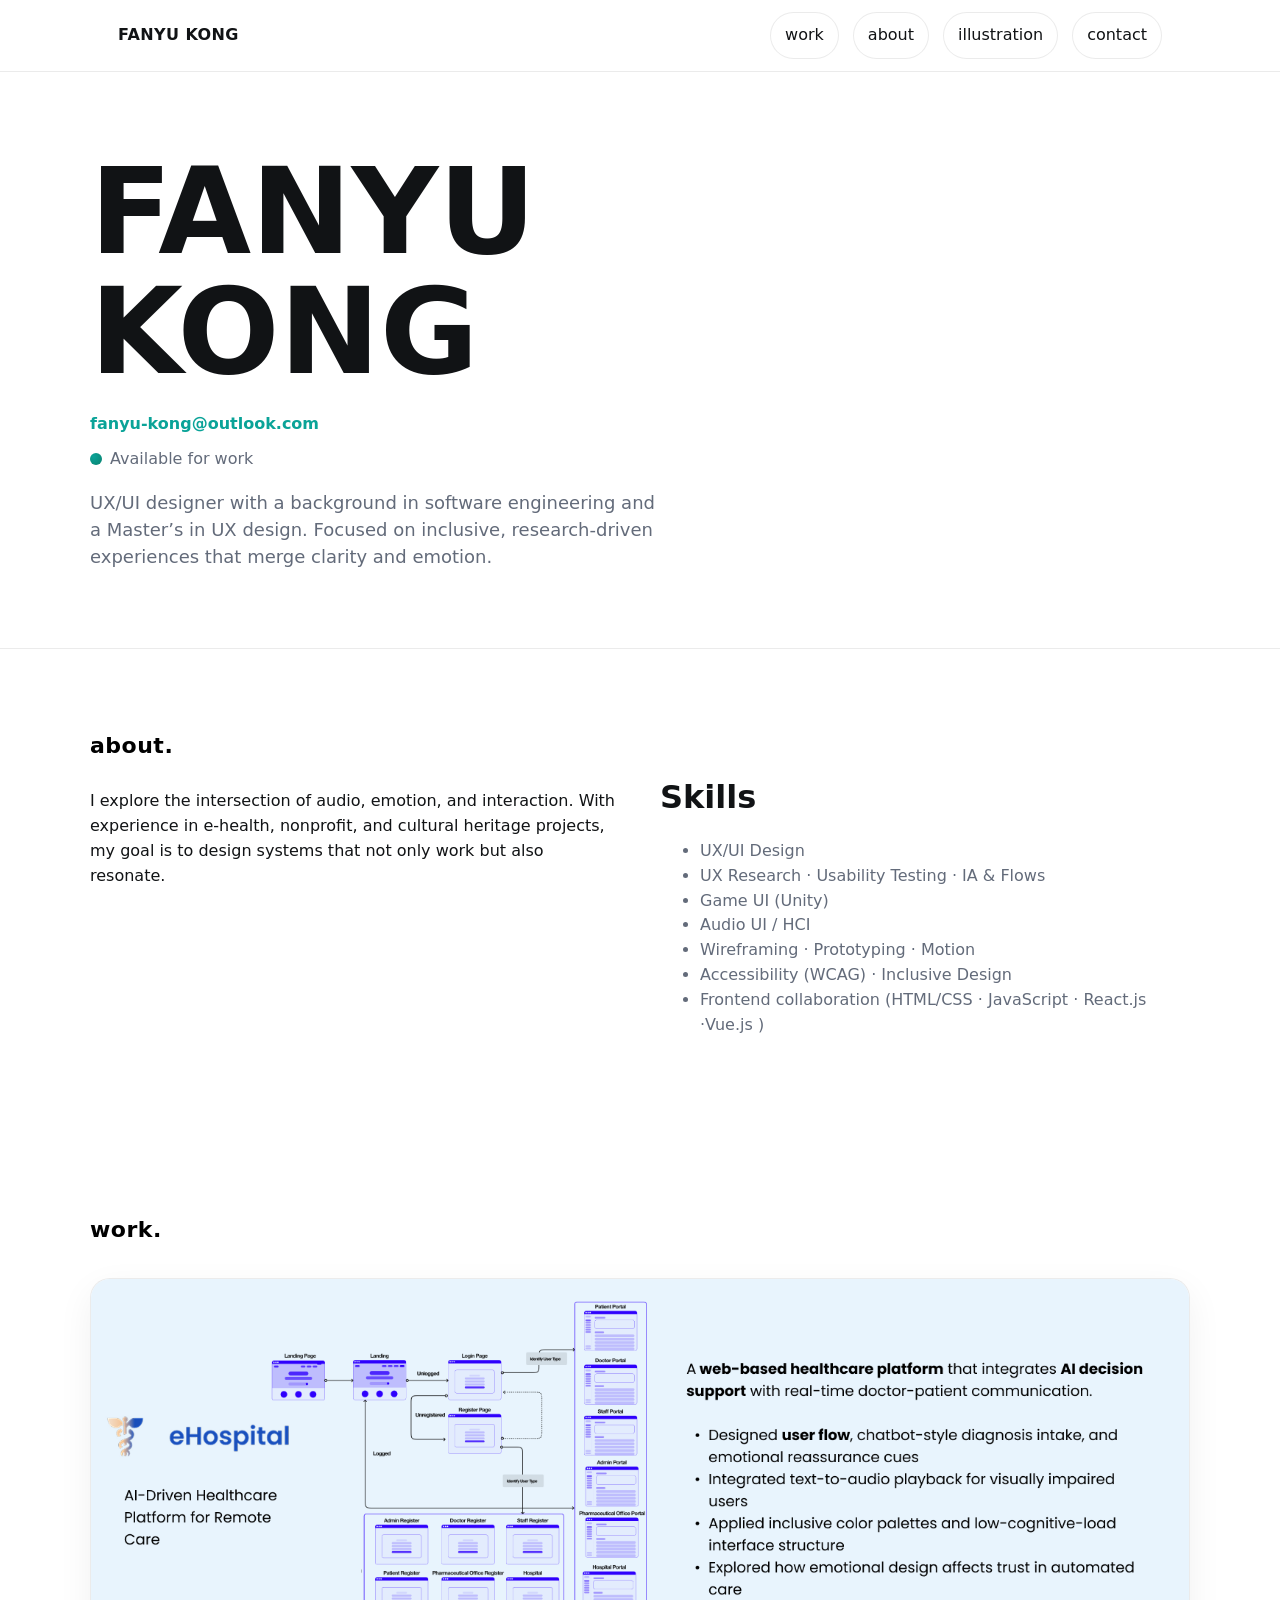
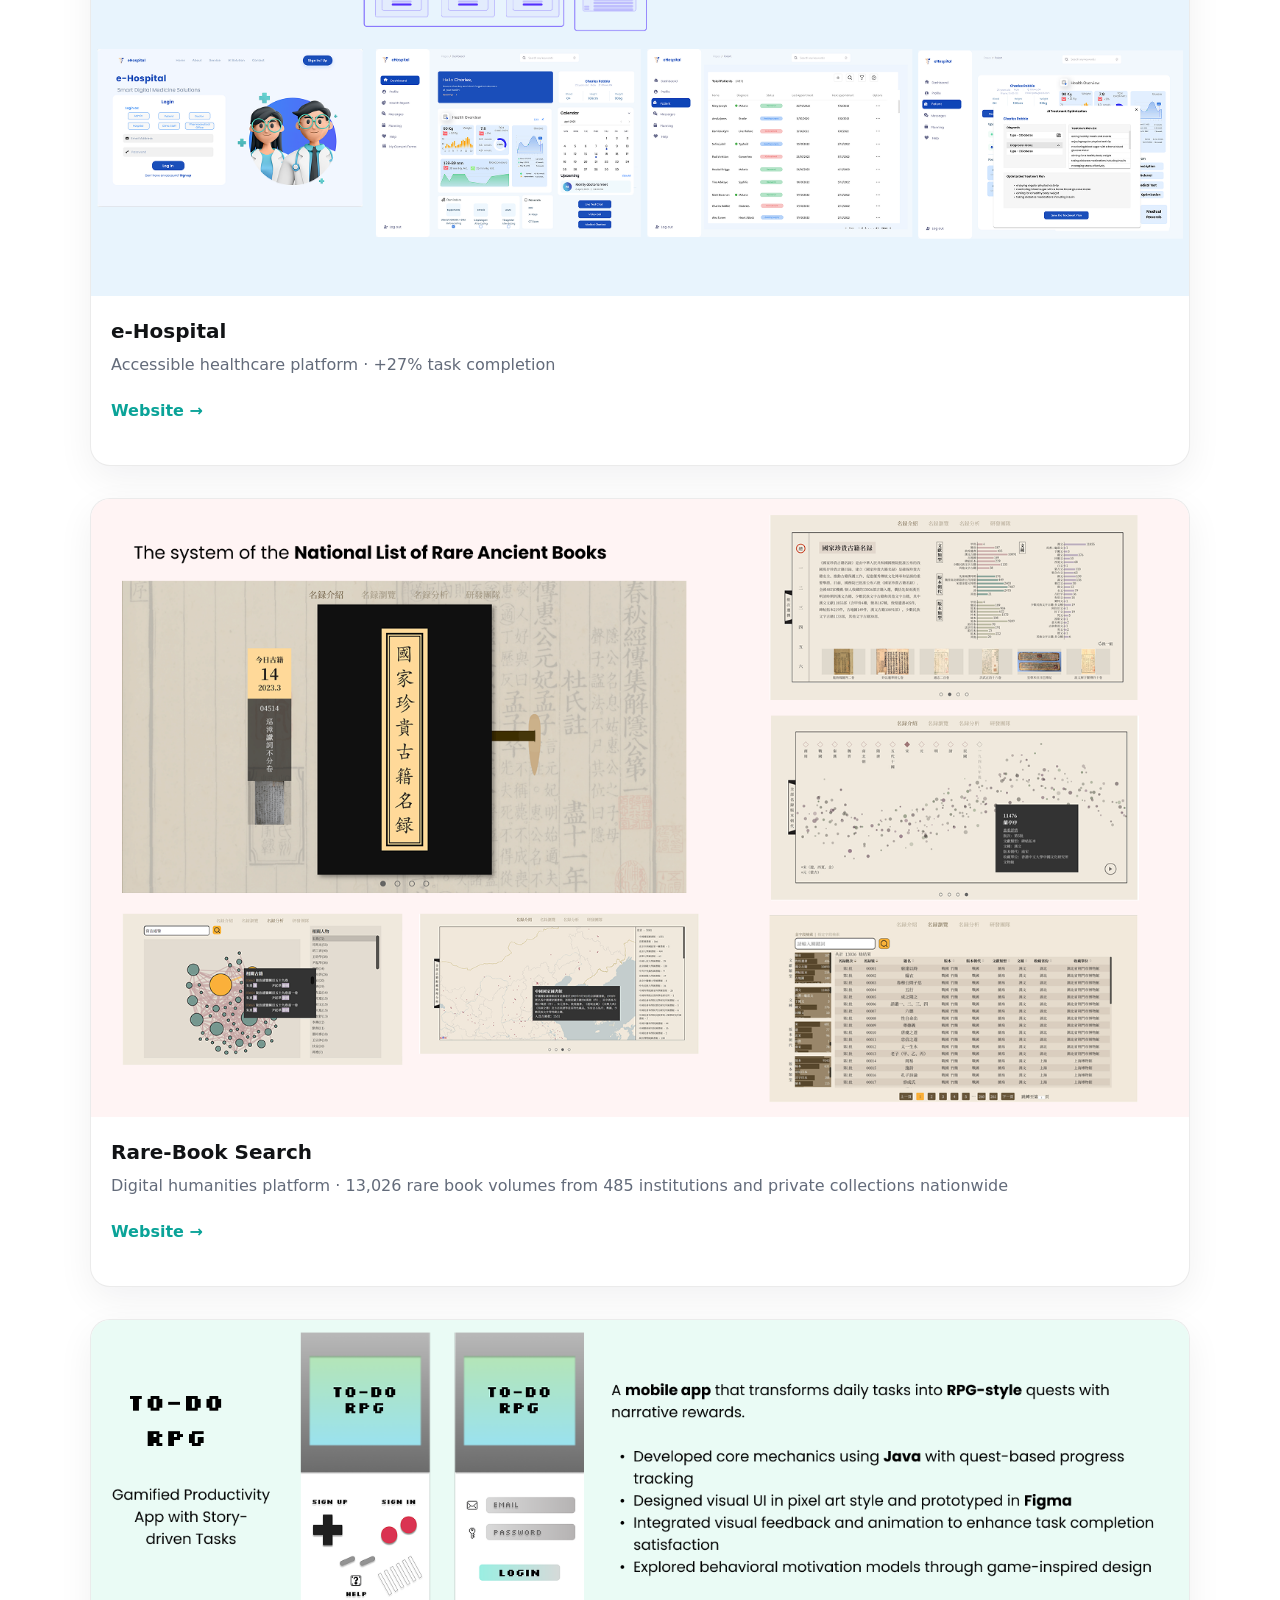
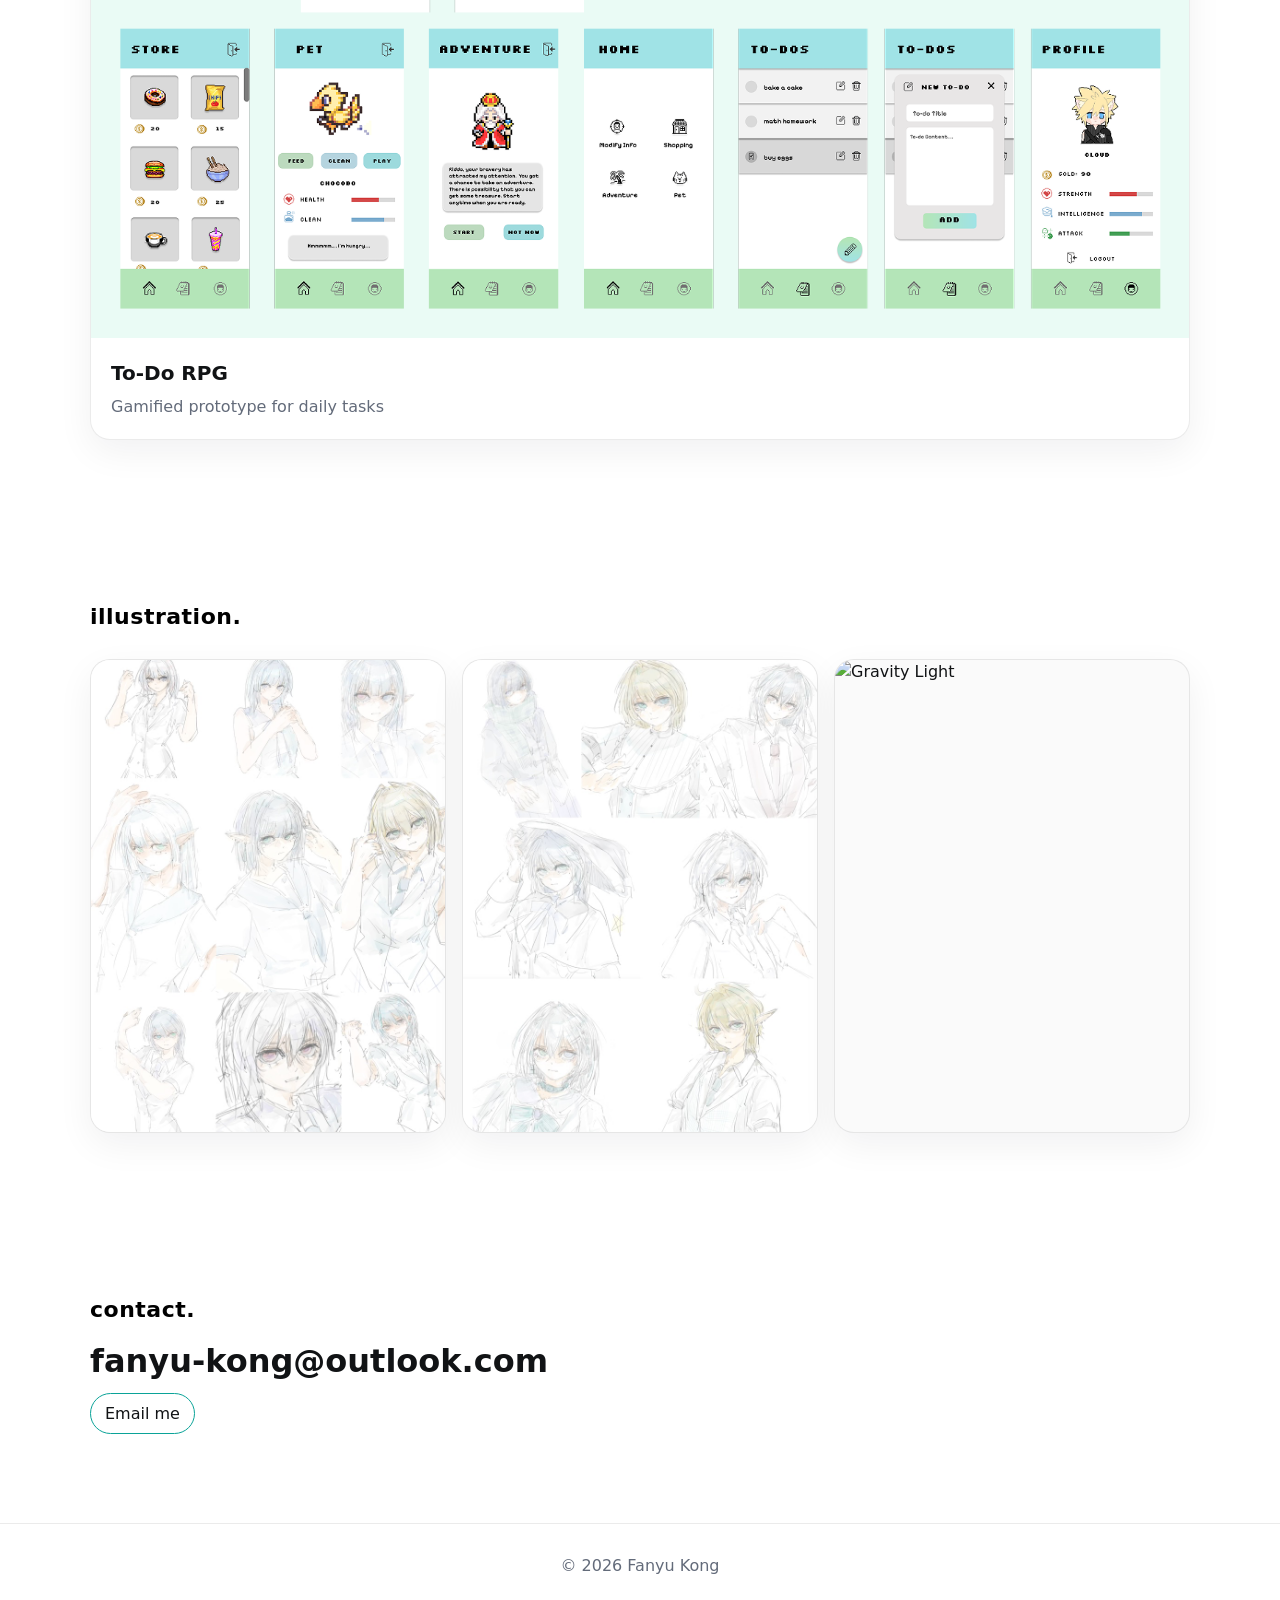
==== index.html @ 1450399a "Update index.html" ====
<!DOCTYPE html>
<html lang="en">
<head>
    <meta charset="utf-8" />
    <meta name="viewport" content="width=device-width, initial-scale=1" />
    <title>Fanyu Kong — Portfolio</title>
    <meta name="description" content="Yura / Fanyu Kong — UX · Game UI · Audio UX · HCI Portfolio" />
    <style>
        :root{
            --bg:#ffffff; --ink:#111315; --muted:#636b7a; --line:rgba(0,0,0,.08);
            --accent:#0aa398; --accent-2:#ff6a14; --maxw:1100px; --gutter:clamp(16px,3vw,28px);
            --radius:20px; --shadow:0 12px 36px rgba(20,24,40,.06);
        }
        *{box-sizing:border-box}
        body{margin:0; color:var(--ink); background:#fff; font-family: ui-sans-serif, system-ui, -apple-system, Segoe UI, Roboto, "Hiragino Kaku Gothic ProN", "Noto Sans CJK", "PingFang SC", Arial, Helvetica, sans-serif; line-height:1.55; -webkit-font-smoothing:antialiased}
        a{color:inherit; text-decoration:none}
        .wrap{width:min(100% - 2*var(--gutter), var(--maxw)); margin:0 auto}

        header{position:sticky; top:0; z-index:50; backdrop-filter:saturate(150%) blur(10px); background:rgba(255,255,255,.9); border-bottom:1px solid var(--line)}
        .nav{display:flex; align-items:center; justify-content:space-between; padding:12px var(--gutter)}
        .nav .brand{font-weight:800; letter-spacing:.4px}
        .nav .links{display:flex; gap:14px; align-items:center}
        .btn{padding:10px 14px; border:1px solid var(--line); border-radius:999px; background:#fff; transition:.2s}
        .btn:hover{border-color:var(--accent); color:var(--accent)}

        section{padding:80px var(--gutter)}
        .eyebrow{letter-spacing:.5px; text-transform:lowercase; color:#000; font-weight:800; margin:0 0 10px; font-size:22px}
        h2{font-size:clamp(22px,3.5vw,32px); margin:0 0 12px}
        .muted{color:var(--muted)}

        /* Hero */
        .hero{padding:80px var(--gutter) 60px; border-bottom:1px solid var(--line)}
        .hero-grid{display:grid; grid-template-columns: 1fr auto; align-items:start; gap:20px}
        .hero-title{font-size:clamp(42px,10vw,120px); margin:0; font-weight:900; line-height:1}
        .avatar{width:120px; height:120px; border-radius:999px; overflow:hidden; border:1px solid var(--line); background:#f3f5f8 url('image/profile.jpeg') center/cover no-repeat}
        .hero-info{margin-top:20px}
        .hero-info .email{margin-bottom:10px}
        .hero-info .email a{color:var(--accent); font-weight:600}
        .availability{display:flex; align-items:center; gap:8px; margin-bottom:16px}
        .dot{width:12px; height:12px; border-radius:12px; background:radial-gradient(circle at 30% 30%, var(--accent), #0a826f)}
        .intro{max-width:50ch; font-size:18px; line-height:1.5; color:var(--muted)}

        .work-list{display:grid; gap:32px; margin-top:30px}
        .work-card{border:1px solid var(--line); border-radius:var(--radius); overflow:hidden; box-shadow:var(--shadow); background:#fff; transition:transform .25s, box-shadow .25s}
        .work-card:hover{transform:translateY(-6px); box-shadow:0 16px 40px rgba(0,0,0,.12)}
        .work-thumb{aspect-ratio:16/9; overflow:hidden}
        .work-thumb img{width:100%; height:100%; object-fit:cover; display:block}
        .work-content{padding:20px}
        .work-content h3{margin:0 0 6px; font-size:20px}
        .work-content h4{ color:var(--accent)}
        .work-content p{margin:0; color:var(--muted)}

        .illus-grid{display:grid; gap:16px; grid-template-columns:repeat(auto-fit, minmax(240px,1fr)); margin-top:24px}
        .illus-card{border-radius:var(--radius); overflow:hidden; border:1px solid var(--line); background:#fafafa; box-shadow:var(--shadow)}
        .illus-card img{width:100%; height:auto; display:block}

        footer{padding:30px var(--gutter); border-top:1px solid var(--line); color:var(--muted); text-align:center}

        [data-animate]{opacity:0; transform: translateY(14px); transition: opacity .7s ease, transform .7s ease}
        [data-animate].on{opacity:1; transform:none}
    </style>
</head>
<body>
<header>
    <nav class="nav wrap">
        <div class="brand">FANYU KONG</div>
        <div class="links">
            <a class="btn" href="#work">work</a>
            <a class="btn" href="#about">about</a>
            <a class="btn" href="#illustration">illustration</a>
            <a class="btn" href="#contact">contact</a>
        </div>
    </nav>
</header>

<section class="hero">
    <div class="wrap hero-grid">
        <div>
            <h1 class="hero-title" data-animate>FANYU<br>KONG</h1>
            <div class="hero-info">
                <div class="email" data-animate><a href="mailto:fanyu-kong@outlook.com">fanyu-kong@outlook.com</a></div>
                <div class="availability" data-animate><span class="dot"></span><span class="muted">Available for work</span></div>
                <p class="intro" data-animate>UX/UI designer with a background in software engineering and a Master’s in UX design. Focused on inclusive, research-driven experiences that merge clarity and emotion.</p>
            </div>
        </div>
    </div>
</section>

<section id="about">
    <div class="wrap about">
        <p class="eyebrow">about.</p>
        <div class="grid" style="display:grid; grid-template-columns:1fr 1fr; gap:40px; align-items:start">
            <div>
                <p data-animate>I explore the intersection of audio, emotion, and interaction. With experience in e-health, nonprofit, and cultural heritage projects, my goal is to design systems that not only work but also resonate. </p>
            </div>
            <div>
                <h2>Skills</h2>
                <ul class="muted" data-animate>
                    <li>UX/UI Design</li>
                    <li>UX Research · Usability Testing · IA & Flows</li>
                    <li>Game UI (Unity)</li>
                    <li>Audio UI / HCI</li>
                    <li>Wireframing · Prototyping · Motion</li>
                    <li>Accessibility (WCAG) · Inclusive Design</li>
                    <li>Frontend collaboration (HTML/CSS · JavaScript · React.js ·Vue.js )</li>
                </ul>
            </div>
        </div>
    </div>
</section>

<section id="work">
    <div class="wrap">
        <p class="eyebrow">work.</p>
        <div class="work-list">
            <a class="work-card" href="https://www.e-hospital.ca" target="_blank" data-animate>
                <div class="work-thumb"><img src="image/e-hospital.png" alt="e-Hospital"/></div>
                <div class="work-content">
                    <h3>e-Hospital</h3>
                    <p>Accessible healthcare platform · +27% task completion</p>
                    <h4>Website → </h4>
                </div>
            </a>
            <a class="work-card" href="https://rarebib.pkudh.org" target="_blank" data-animate>
                <div class="work-thumb"><img src="image/rare_book.png" alt="Rare-Book Search"/></div>
                <div class="work-content">
                    <h3>Rare-Book Search</h3>
                    <p>Digital humanities platform · 13,026 rare book volumes from 485 institutions and private collections nationwide</p>
                    <h4>Website → </h4>
                </div>
            </a>
            <a class="work-card" href="#" data-animate>
                <div class="work-thumb"><img src="image/to-do_rpg.png" alt="To-Do RPG"/></div>
                <div class="work-content">
                    <h3>To-Do RPG</h3>
                    <p>Gamified prototype for daily tasks</p>
                </div>
            </a>
        </div>
    </div>
</section>

<section id="illustration">
    <div class="wrap">
        <p class="eyebrow">illustration.</p>
        <div class="illus-grid">
            <div class="illus-card" data-animate><img src="image/illustrate_1.jpeg" alt="Night Overpass"/></div>
            <div class="illus-card" data-animate><img src="image/illustrate_2.jpeg" alt="Mint Sea"/></div>
            <div class="illus-card" data-animate><img src="image/illustrate_3.jpeg" alt="Gravity Light"/></div>
        </div>
    </div>
</section>

<section id="contact">
    <div class="wrap">
        <p class="eyebrow">contact.</p>
        <h2 data-animate>fanyu-kong@outlook.com</h2>
          <p data-animate>
            <a href="mailto:fanyu-kong@outlook.com" class="btn" style="border-color:var(--accent);">Email me</a>
            </p>
    </div>
</section>

<footer>
    <div class="wrap">© <span id="year"></span> Fanyu Kong</div>
</footer>

<script>
    document.getElementById('year').textContent = new Date().getFullYear();
    const els = Array.from(document.querySelectorAll('[data-animate]'));
    const io = new IntersectionObserver((ents)=>{
        ents.forEach(e=>{ if(e.isIntersecting){ e.target.classList.add('on'); io.unobserve(e.target);} });
    }, {threshold:.16});
    els.forEach(el=> io.observe(el));
</script>
</body>
</html>
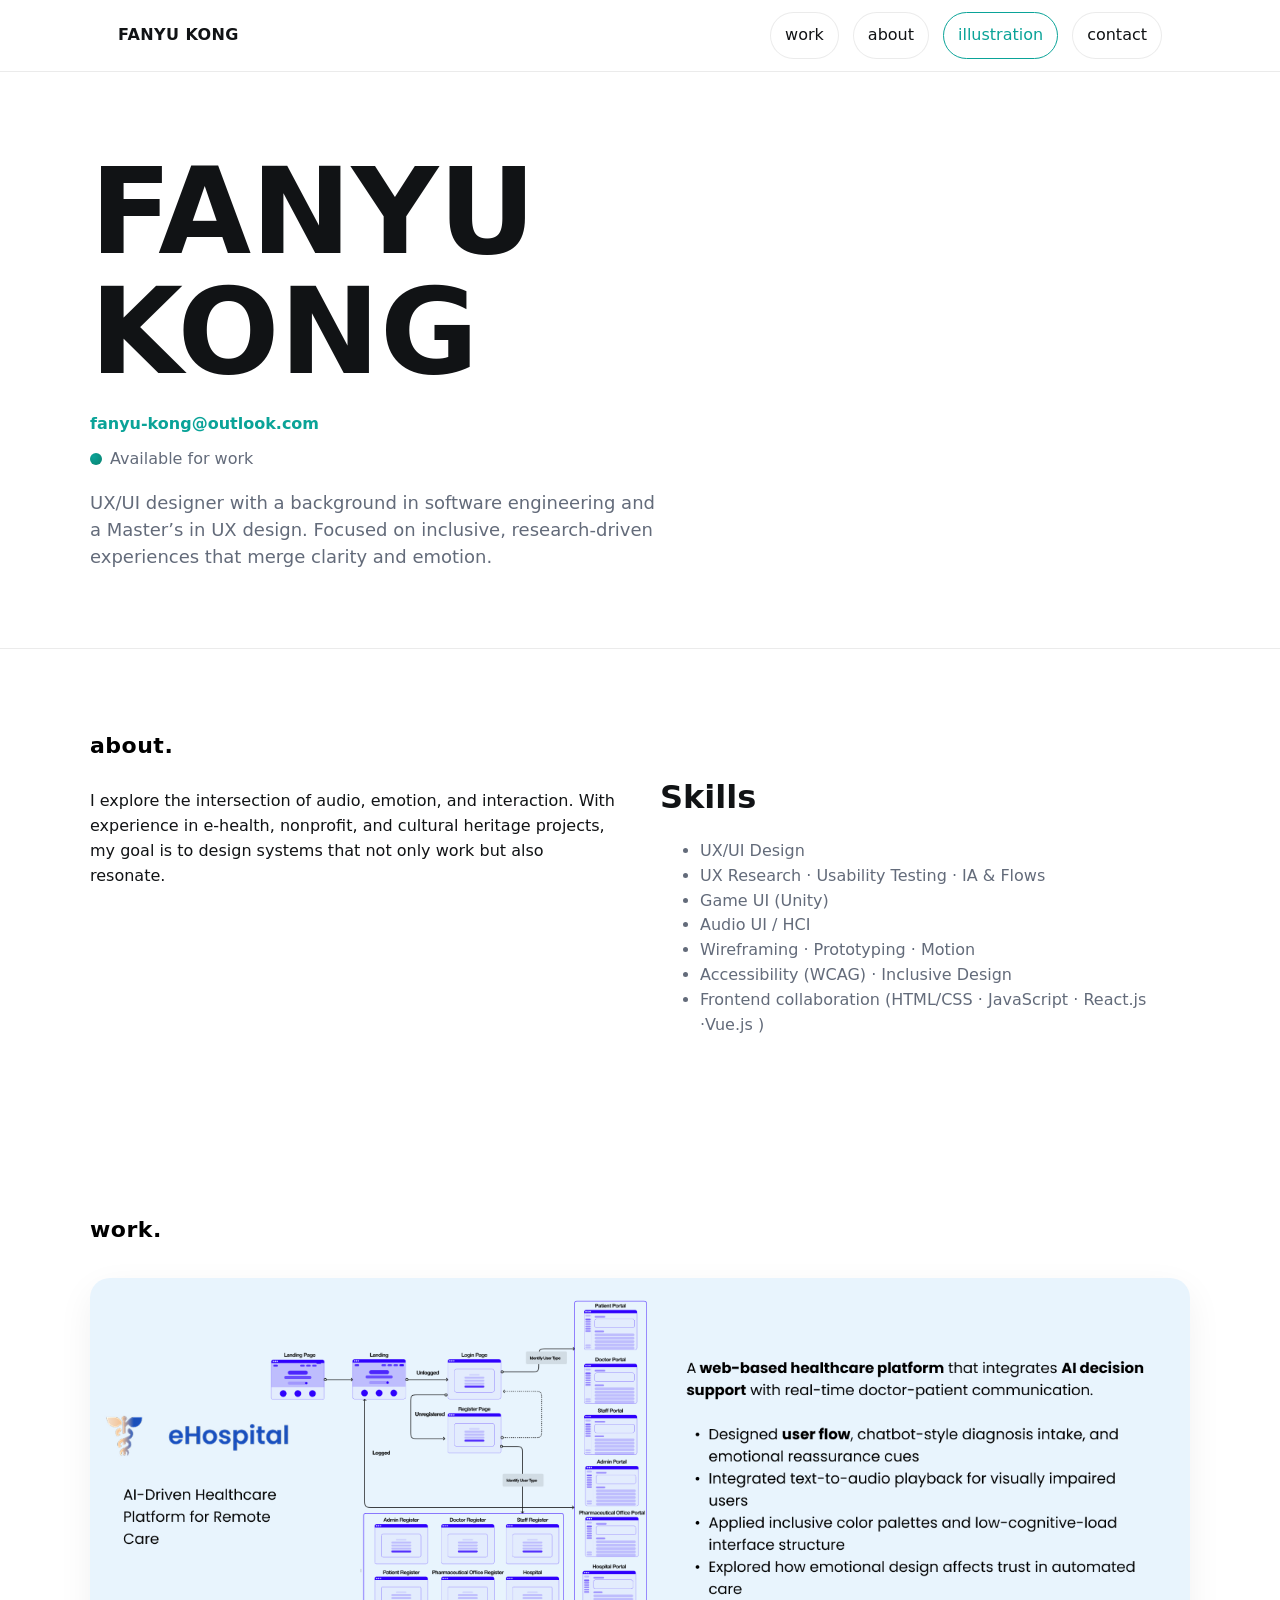
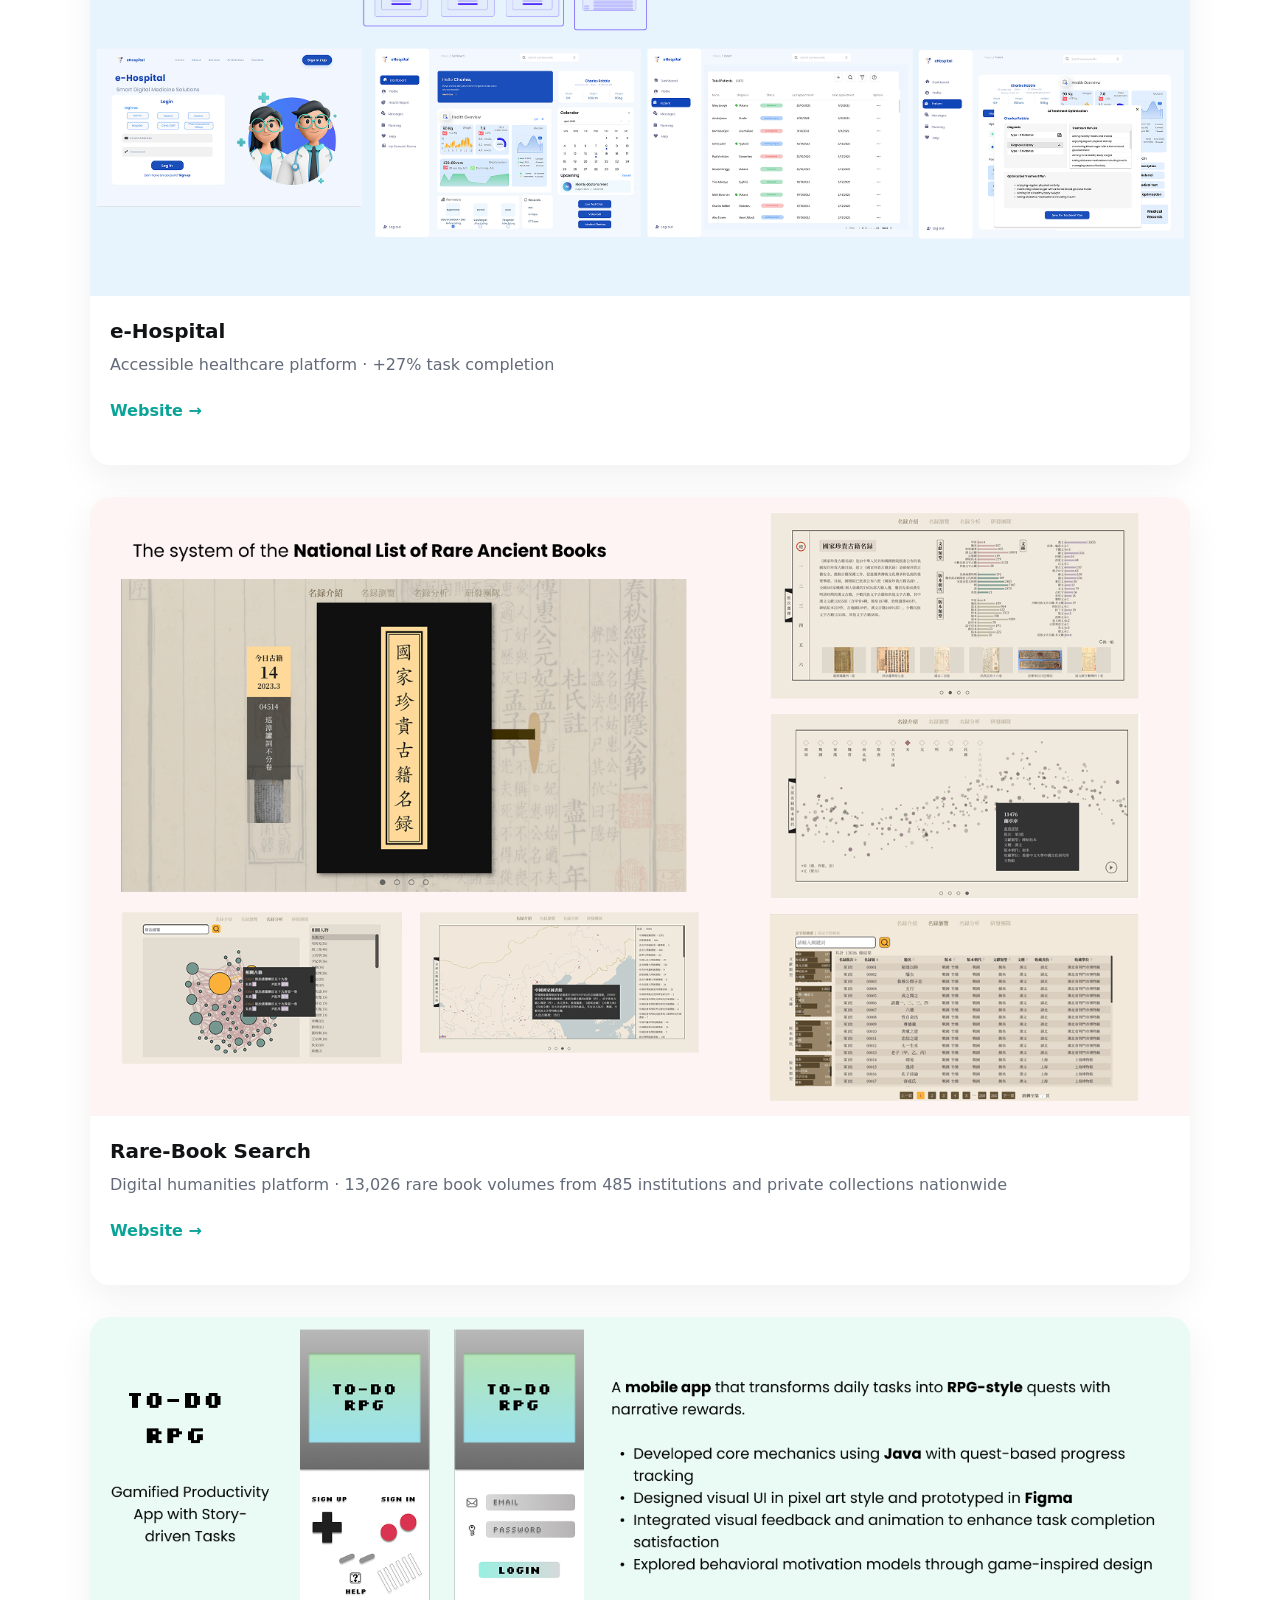
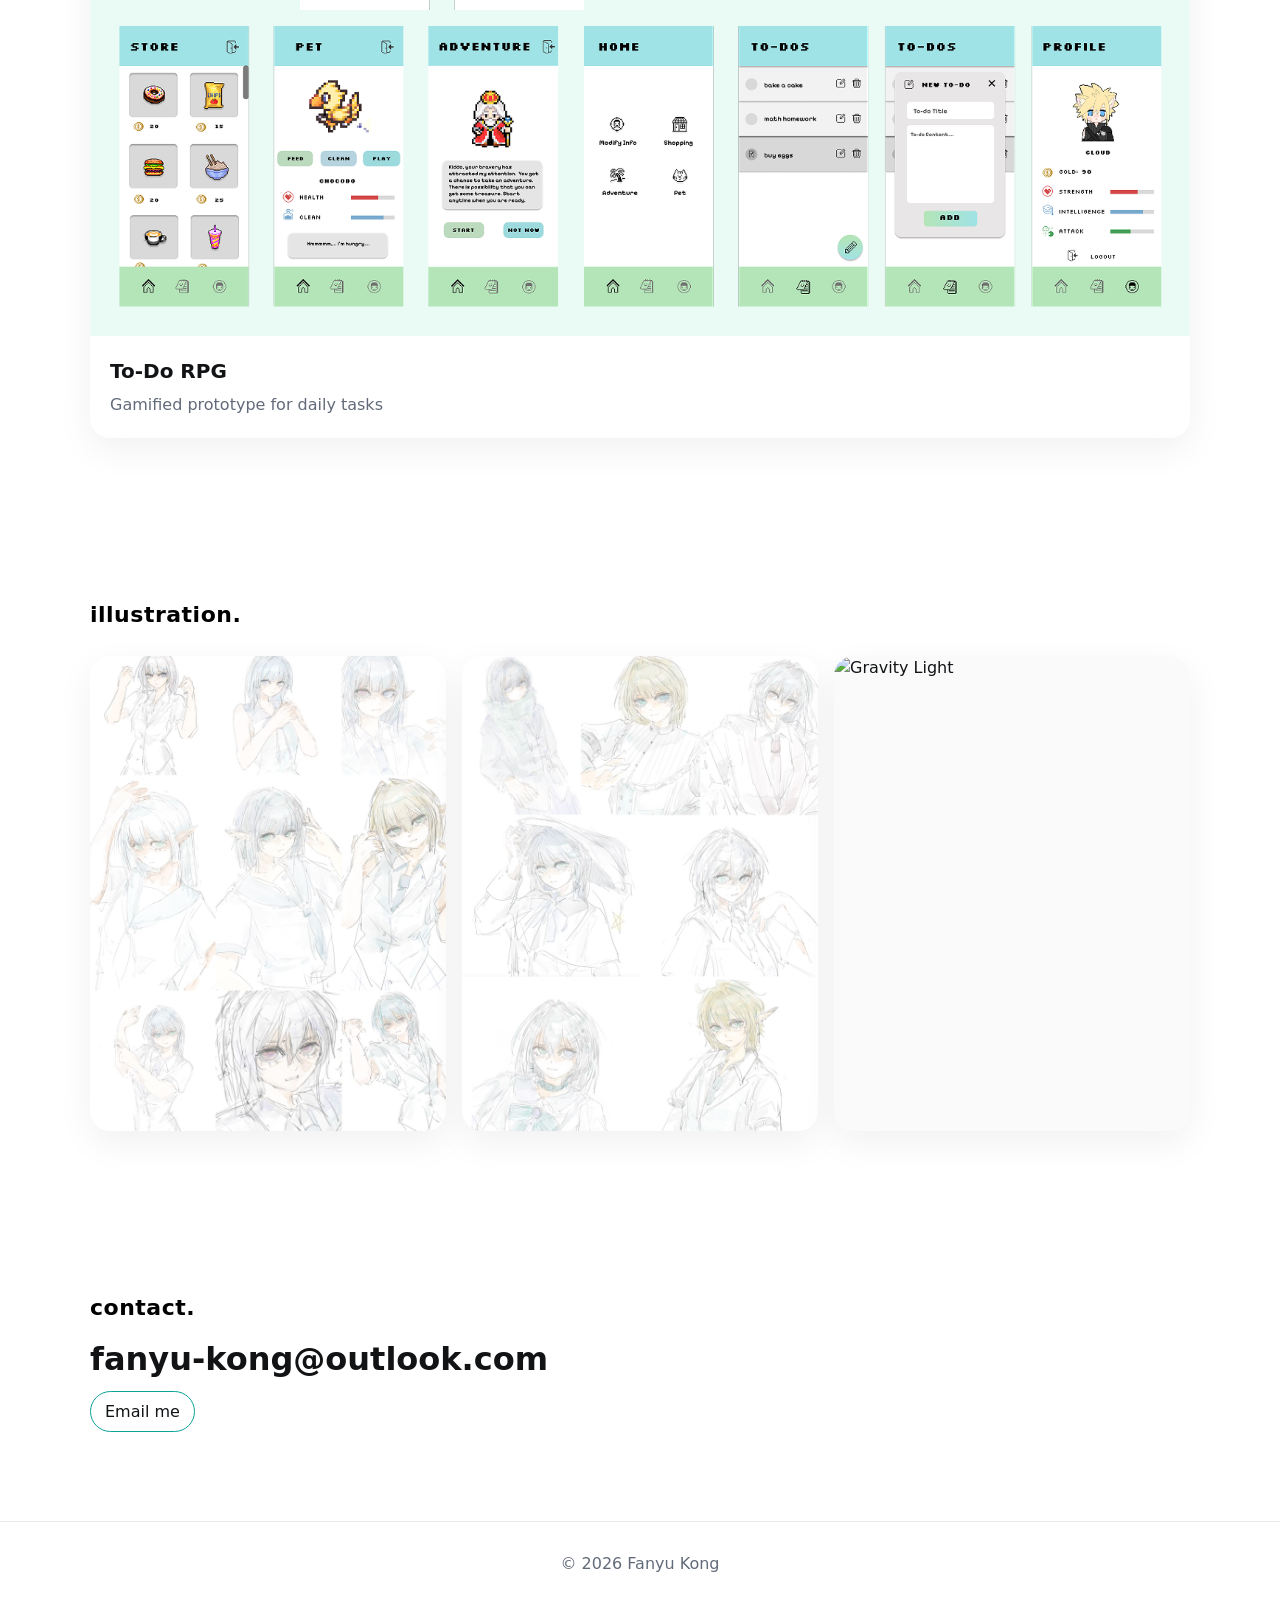
==== commit 5c93762a: "Update index.html" ====
--- a/index.html
+++ b/index.html
@@ -10,20 +10,27 @@
             --bg:#ffffff; --ink:#111315; --muted:#636b7a; --line:rgba(0,0,0,.08);
             --accent:#0aa398; --accent-2:#ff6a14; --maxw:1100px; --gutter:clamp(16px,3vw,28px);
             --radius:20px; --shadow:0 12px 36px rgba(20,24,40,.06);
+            /* Smooth-scroll: declare nav height so we can offset anchors cleanly */
+            --navh:60px;
         }
+        @media (min-width: 768px){
+            :root{ --navh:66px; }
+        }
+
         *{box-sizing:border-box}
+        html{scroll-behavior:smooth} /* Smooth native scrolling */
         body{margin:0; color:var(--ink); background:#fff; font-family: ui-sans-serif, system-ui, -apple-system, Segoe UI, Roboto, "Hiragino Kaku Gothic ProN", "Noto Sans CJK", "PingFang SC", Arial, Helvetica, sans-serif; line-height:1.55; -webkit-font-smoothing:antialiased}
         a{color:inherit; text-decoration:none}
         .wrap{width:min(100% - 2*var(--gutter), var(--maxw)); margin:0 auto}
 
         header{position:sticky; top:0; z-index:50; backdrop-filter:saturate(150%) blur(10px); background:rgba(255,255,255,.9); border-bottom:1px solid var(--line)}
-        .nav{display:flex; align-items:center; justify-content:space-between; padding:12px var(--gutter)}
+        .nav{display:flex; align-items:center; justify-content:space-between; padding:12px var(--gutter); min-height:var(--navh)} /* lock a stable header height */
         .nav .brand{font-weight:800; letter-spacing:.4px}
         .nav .links{display:flex; gap:14px; align-items:center}
         .btn{padding:10px 14px; border:1px solid var(--line); border-radius:999px; background:#fff; transition:.2s}
         .btn:hover{border-color:var(--accent); color:var(--accent)}
 
-        section{padding:80px var(--gutter)}
+        section{padding:80px var(--gutter); scroll-margin-top:calc(var(--navh) + 12px)} /* anchor targets land below sticky header */
         .eyebrow{letter-spacing:.5px; text-transform:lowercase; color:#000; font-weight:800; margin:0 0 10px; font-size:22px}
         h2{font-size:clamp(22px,3.5vw,32px); margin:0 0 12px}
         .muted{color:var(--muted)}
@@ -41,7 +48,7 @@
         .intro{max-width:50ch; font-size:18px; line-height:1.5; color:var(--muted)}
 
         .work-list{display:grid; gap:32px; margin-top:30px}
-        .work-card{border:1px solid var(--line); border-radius:var(--radius); overflow:hidden; box-shadow:var(--shadow); background:#fff; transition:transform .25s, box-shadow .25s}
+        .work-card{border:none; border-radius:var(--radius); overflow:hidden; box-shadow:var(--shadow); background:#fff; transition:transform .25s, box-shadow .25s}
         .work-card:hover{transform:translateY(-6px); box-shadow:0 16px 40px rgba(0,0,0,.12)}
         .work-thumb{aspect-ratio:16/9; overflow:hidden}
         .work-thumb img{width:100%; height:100%; object-fit:cover; display:block}
@@ -51,13 +58,17 @@
         .work-content p{margin:0; color:var(--muted)}
 
         .illus-grid{display:grid; gap:16px; grid-template-columns:repeat(auto-fit, minmax(240px,1fr)); margin-top:24px}
-        .illus-card{border-radius:var(--radius); overflow:hidden; border:1px solid var(--line); background:#fafafa; box-shadow:var(--shadow)}
+        .illus-card{border-radius:var(--radius); overflow:hidden; border:none
+        ; background:#fafafa; box-shadow:var(--shadow)}
         .illus-card img{width:100%; height:auto; display:block}
 
         footer{padding:30px var(--gutter); border-top:1px solid var(--line); color:var(--muted); text-align:center}
 
         [data-animate]{opacity:0; transform: translateY(14px); transition: opacity .7s ease, transform .7s ease}
         [data-animate].on{opacity:1; transform:none}
+
+        /* Optional: highlight active nav item during scroll */
+        .nav .links a.active{border-color:var(--accent); color:var(--accent)}
     </style>
 </head>
 <body>
@@ -155,9 +166,9 @@
     <div class="wrap">
         <p class="eyebrow">contact.</p>
         <h2 data-animate>fanyu-kong@outlook.com</h2>
-          <p data-animate>
+        <p data-animate>
             <a href="mailto:fanyu-kong@outlook.com" class="btn" style="border-color:var(--accent);">Email me</a>
-            </p>
+        </p>
     </div>
 </section>
 
@@ -167,11 +178,48 @@
 
 <script>
     document.getElementById('year').textContent = new Date().getFullYear();
+
+    // Reveal-on-scroll animation
     const els = Array.from(document.querySelectorAll('[data-animate]'));
     const io = new IntersectionObserver((ents)=>{
         ents.forEach(e=>{ if(e.isIntersecting){ e.target.classList.add('on'); io.unobserve(e.target);} });
     }, {threshold:.16});
     els.forEach(el=> io.observe(el));
+
+    // Smooth-scroll with sticky header offset (for consistent behavior across browsers)
+    const header = document.querySelector('header');
+    const links = document.querySelectorAll('.nav .links a[href^="#"]');
+    function getHeaderH(){
+        const styles = getComputedStyle(document.documentElement);
+        const cssVar = parseInt(styles.getPropertyValue('--navh')) || 60;
+        return Math.max(cssVar, header.getBoundingClientRect().height);
+    }
+    links.forEach(a=>{
+        a.addEventListener('click', (e)=>{
+            const id = a.getAttribute('href');
+            if(!id || id === '#') return;
+            const target = document.querySelector(id);
+            if(!target) return;
+            e.preventDefault();
+            const top = target.getBoundingClientRect().top + window.pageYOffset - getHeaderH() - 12;
+            window.scrollTo({ top, behavior:'smooth' });
+        });
+    });
+
+    // Optional: highlight active nav link while scrolling
+    const sections = [...document.querySelectorAll('section[id]')];
+    const spy = new IntersectionObserver((entries)=>{
+        entries.forEach(entry=>{
+            const id = entry.target.getAttribute('id');
+            const link = document.querySelector(`.nav .links a[href="#${id}"]`);
+            if(!link) return;
+            if(entry.isIntersecting){
+                document.querySelectorAll('.nav .links a').forEach(x=>x.classList.remove('active'));
+                link.classList.add('active');
+            }
+        });
+    }, { rootMargin: `-${getHeaderH()+20}px 0px -60% 0px`, threshold: 0.1 });
+    sections.forEach(sec=> spy.observe(sec));
 </script>
 </body>
 </html>
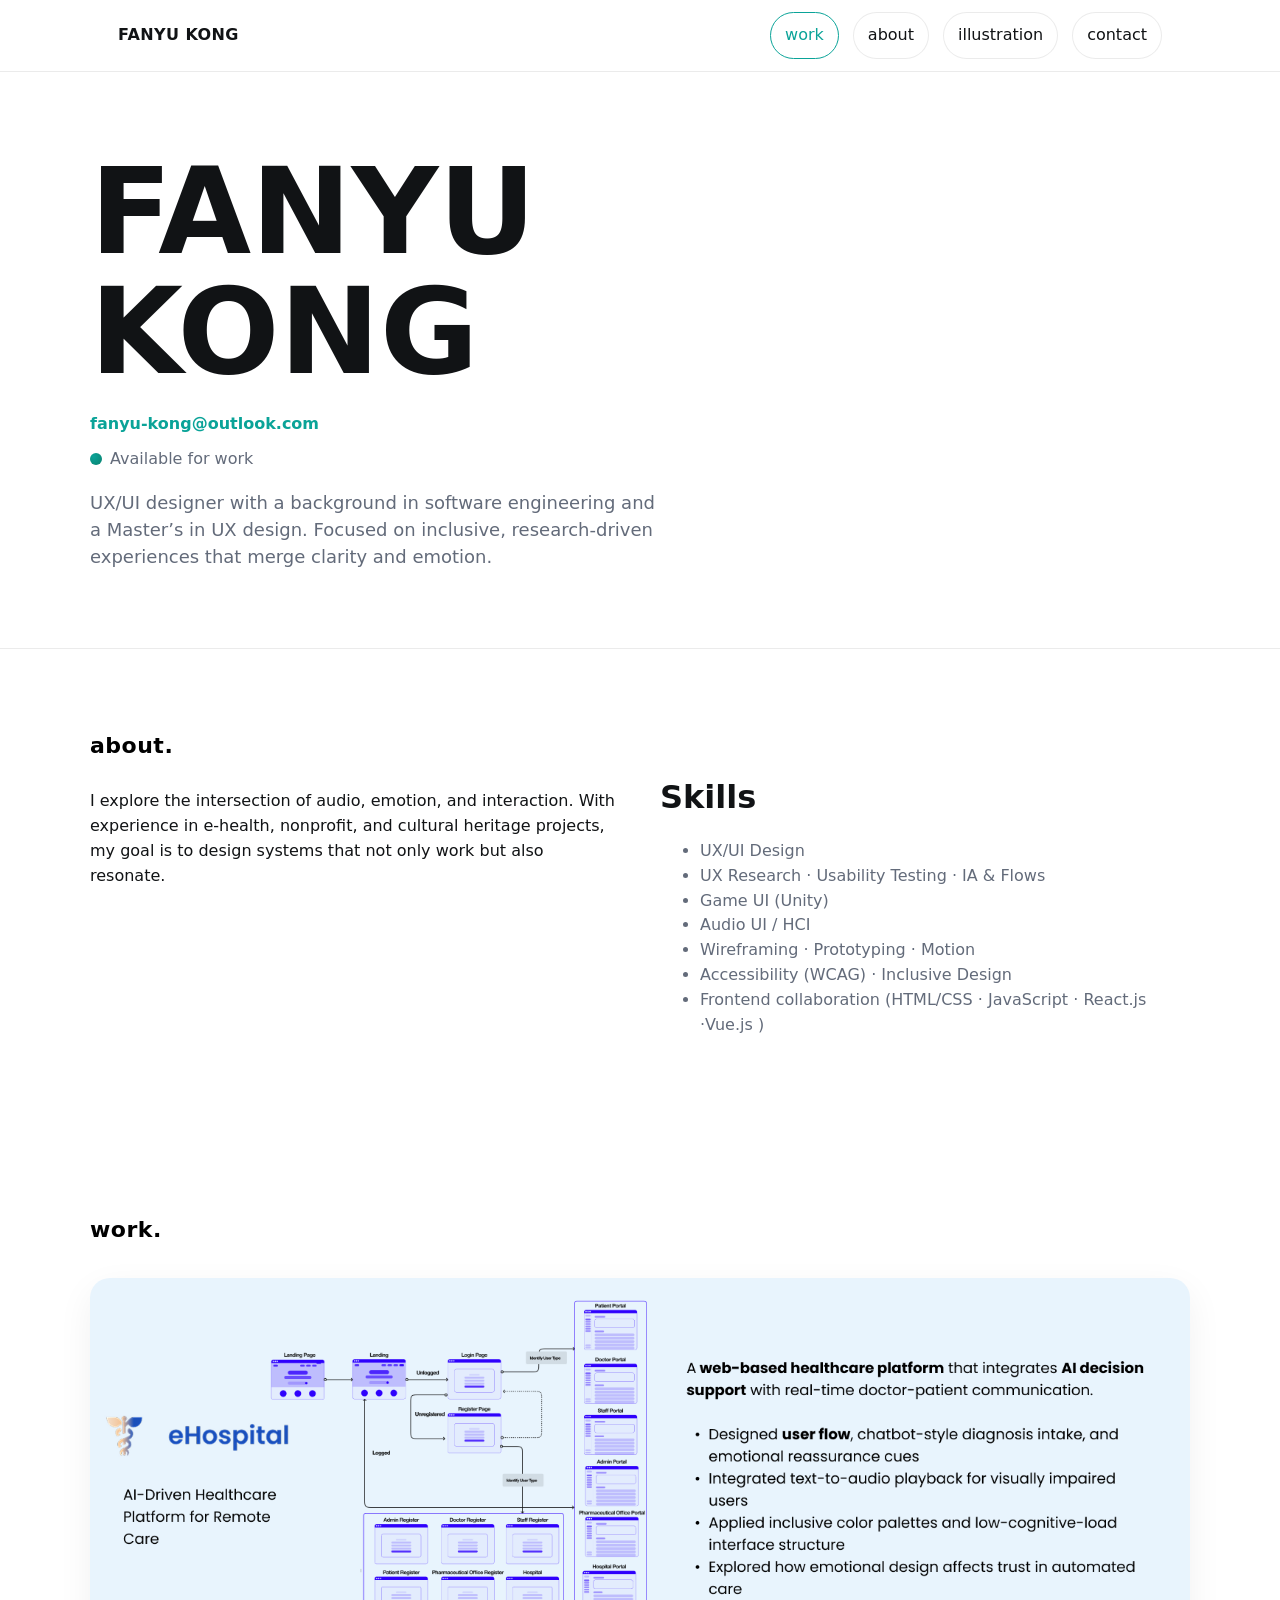
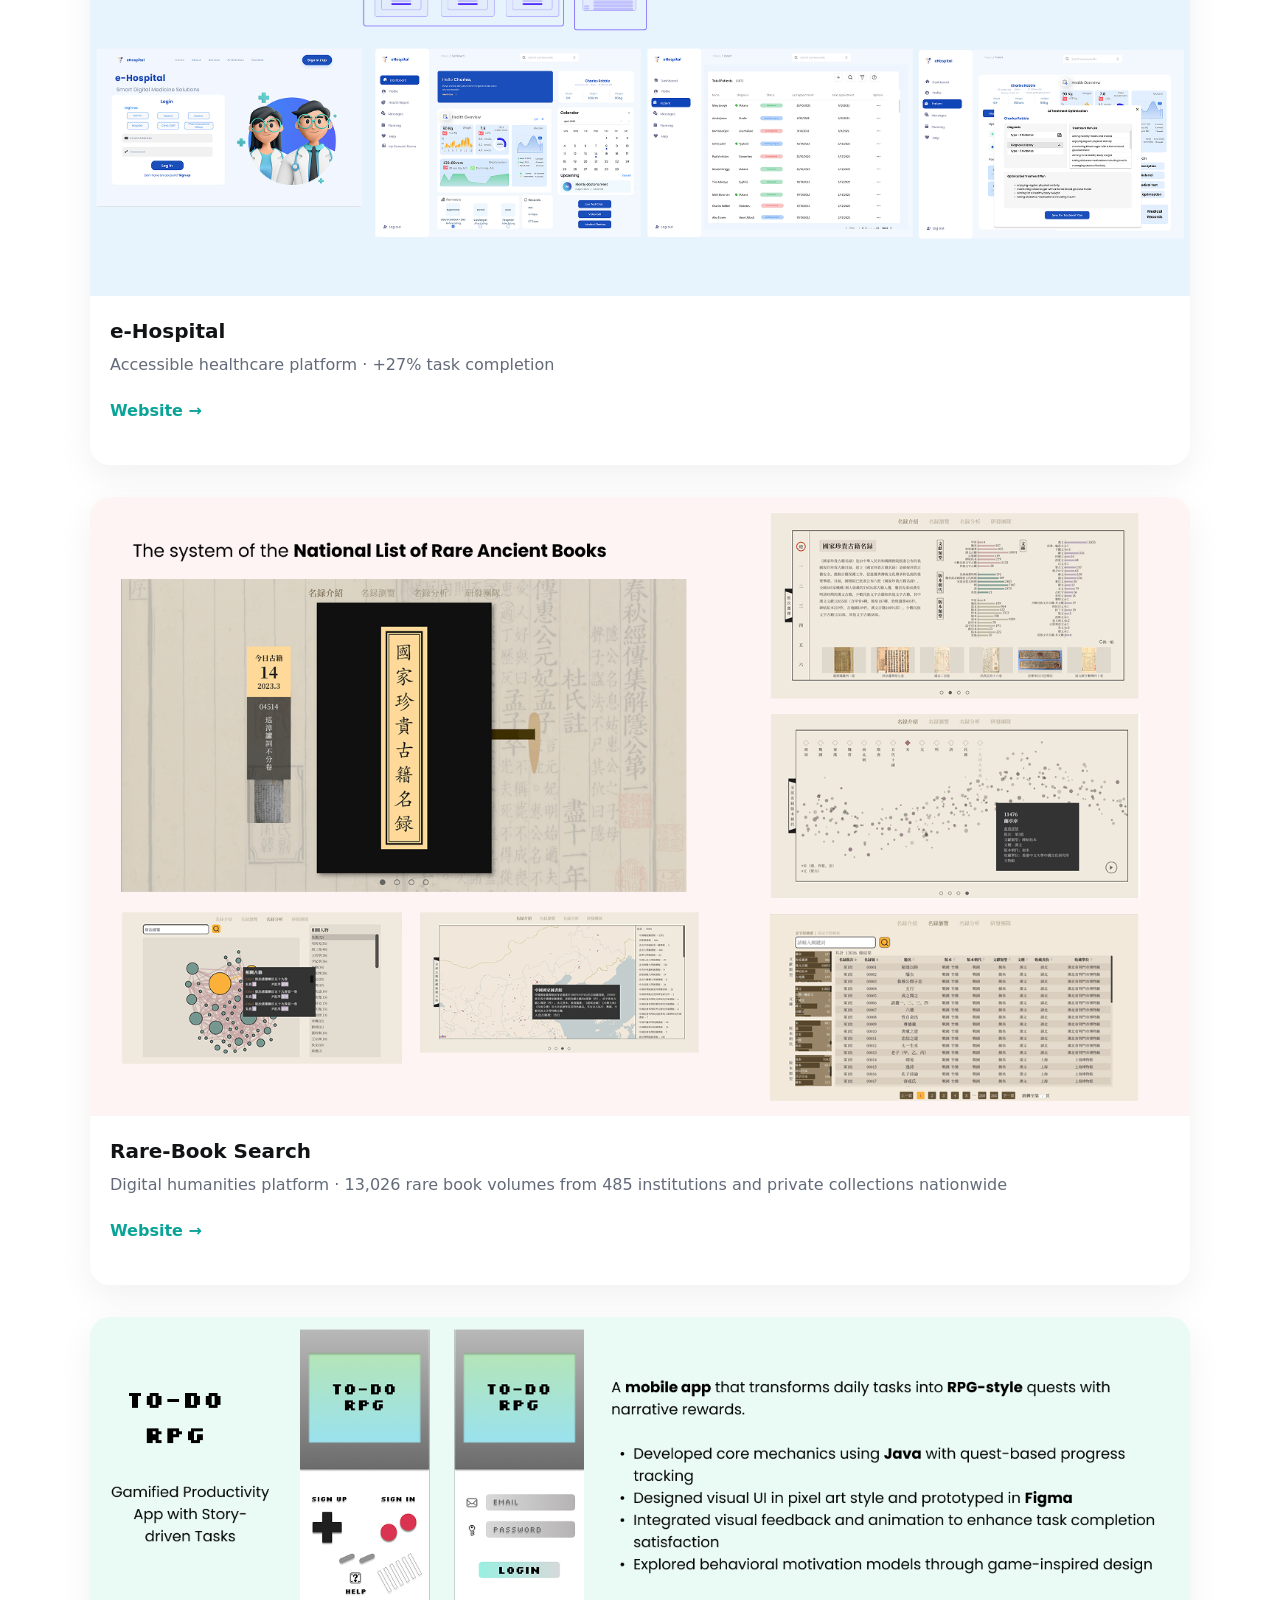
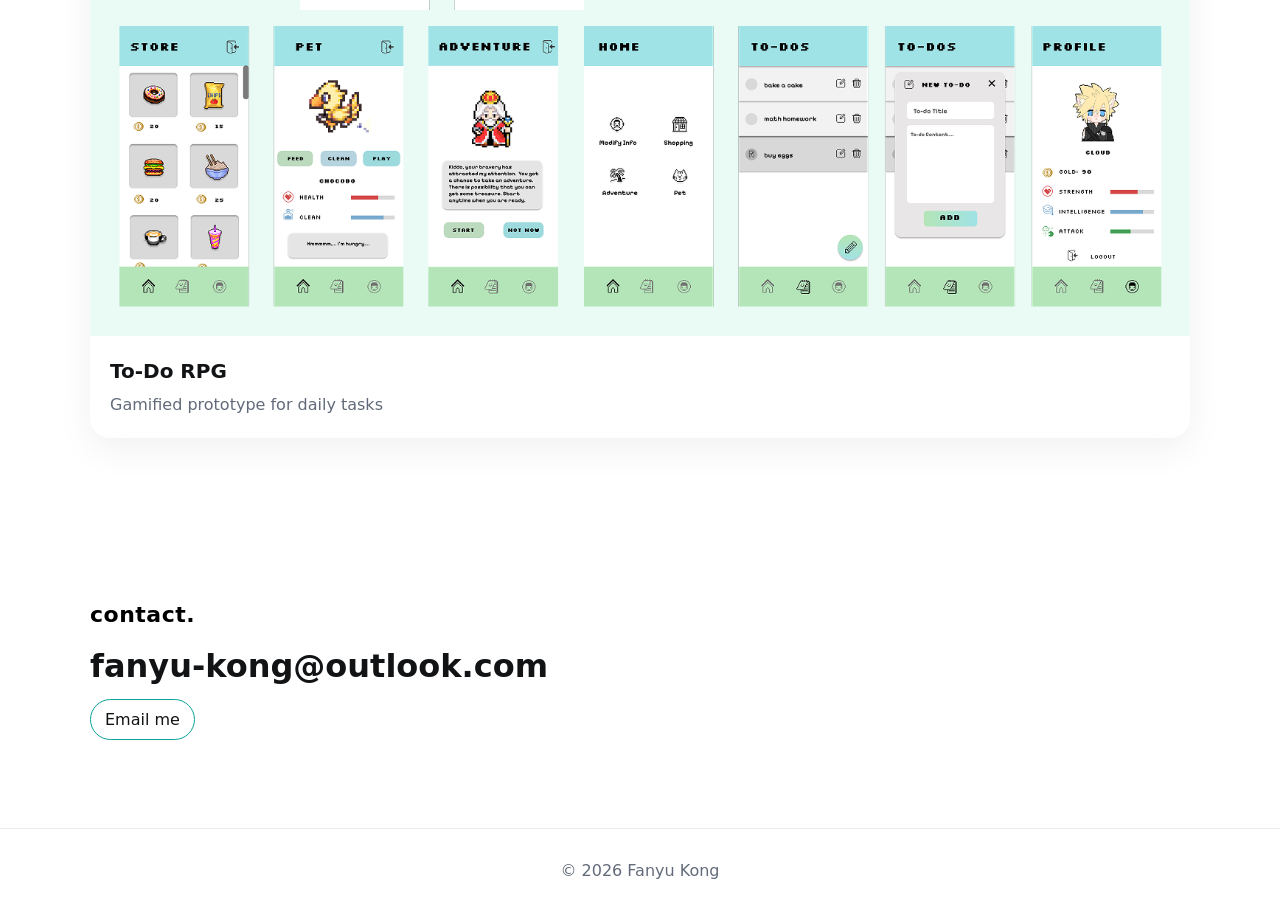
==== commit 0422555b: "Update index.html" ====
--- a/index.html
+++ b/index.html
@@ -151,16 +151,6 @@
     </div>
 </section>
 
-<section id="illustration">
-    <div class="wrap">
-        <p class="eyebrow">illustration.</p>
-        <div class="illus-grid">
-            <div class="illus-card" data-animate><img src="image/illustrate_1.jpeg" alt="Night Overpass"/></div>
-            <div class="illus-card" data-animate><img src="image/illustrate_2.jpeg" alt="Mint Sea"/></div>
-            <div class="illus-card" data-animate><img src="image/illustrate_3.jpeg" alt="Gravity Light"/></div>
-        </div>
-    </div>
-</section>
 
 <section id="contact">
     <div class="wrap">
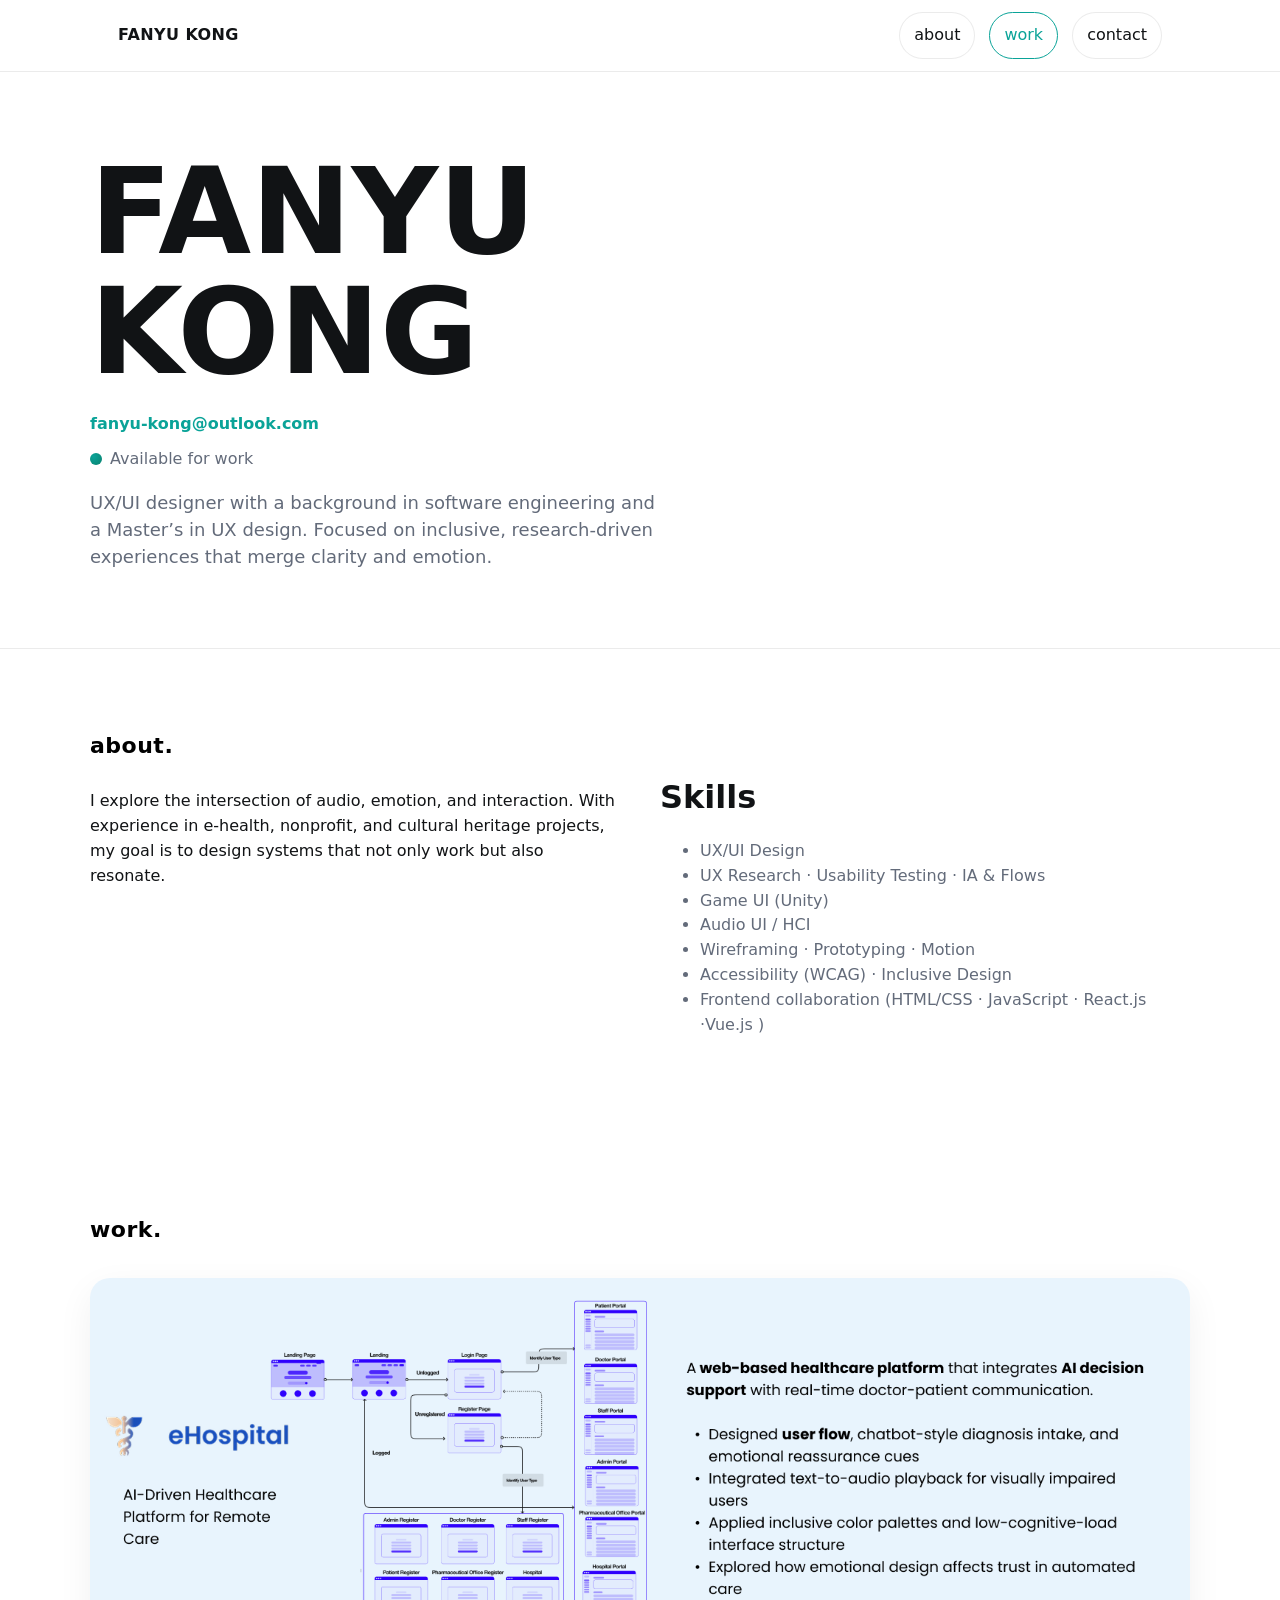
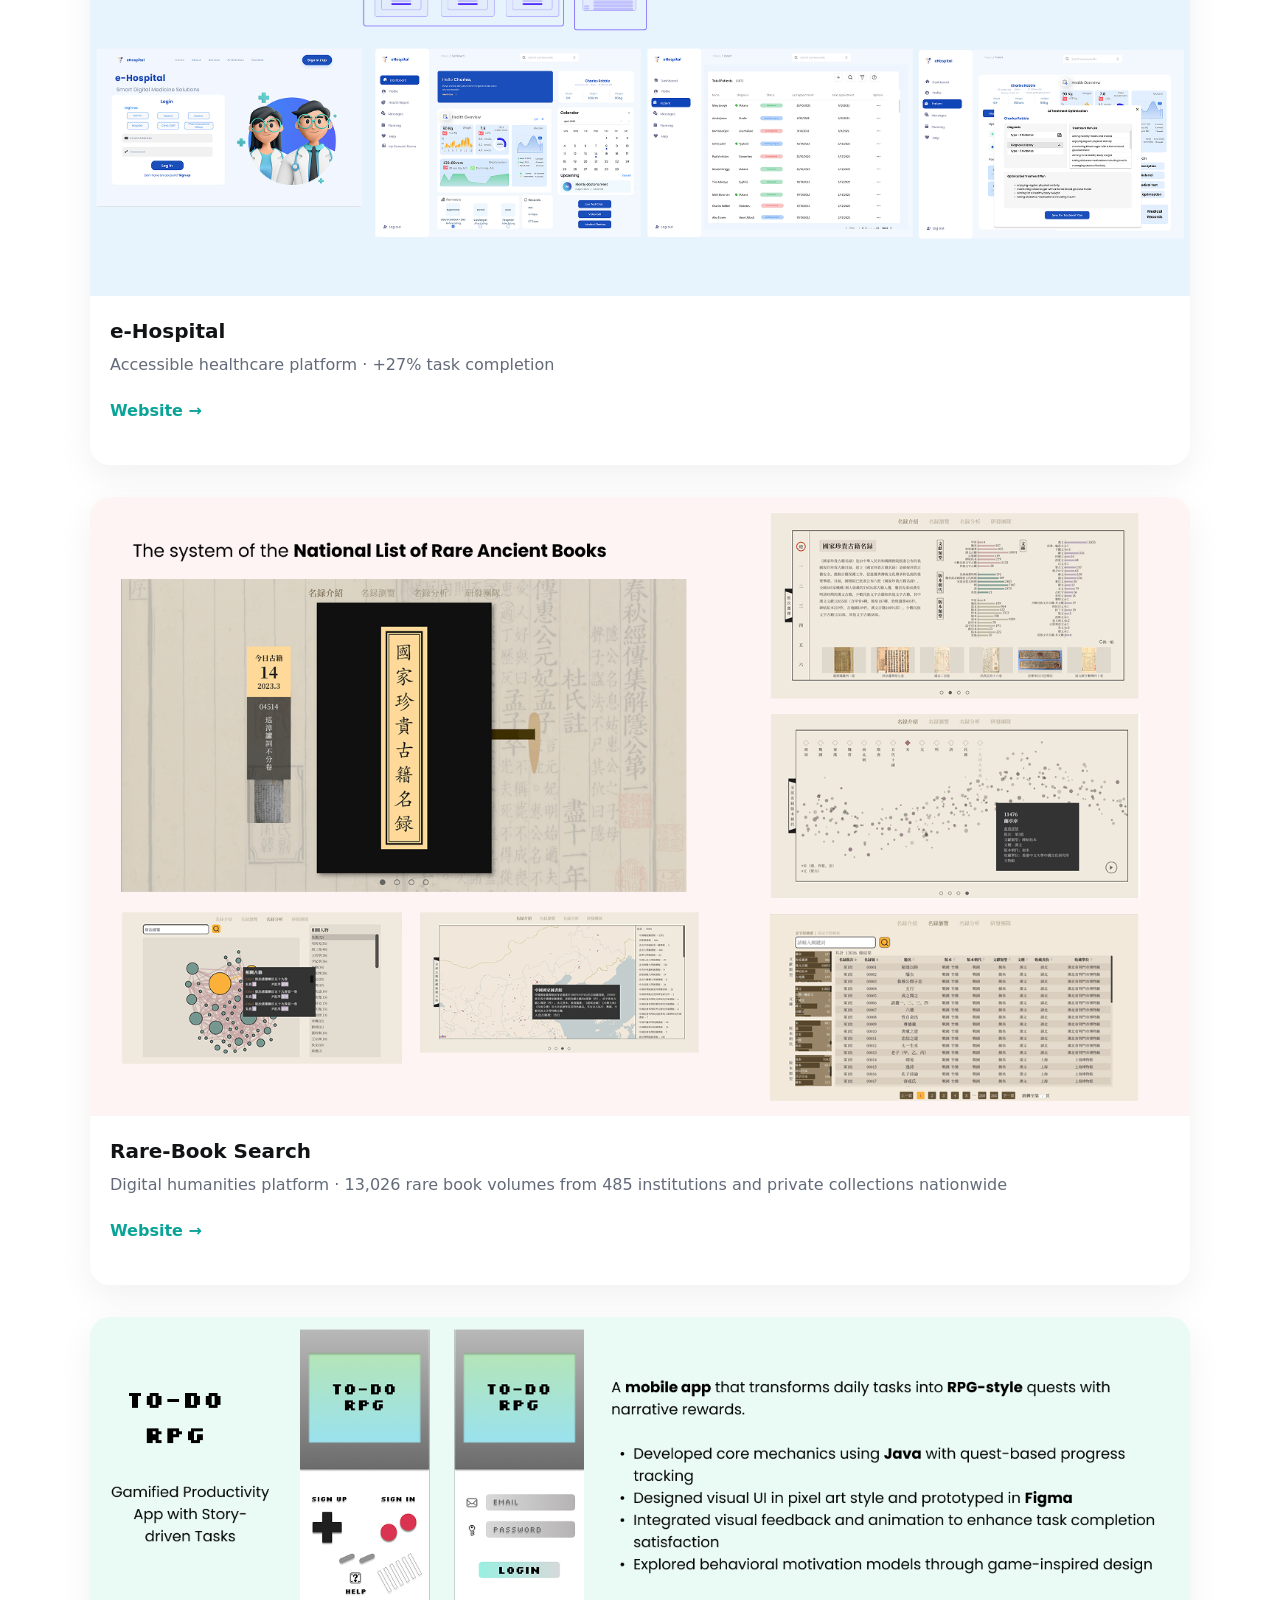
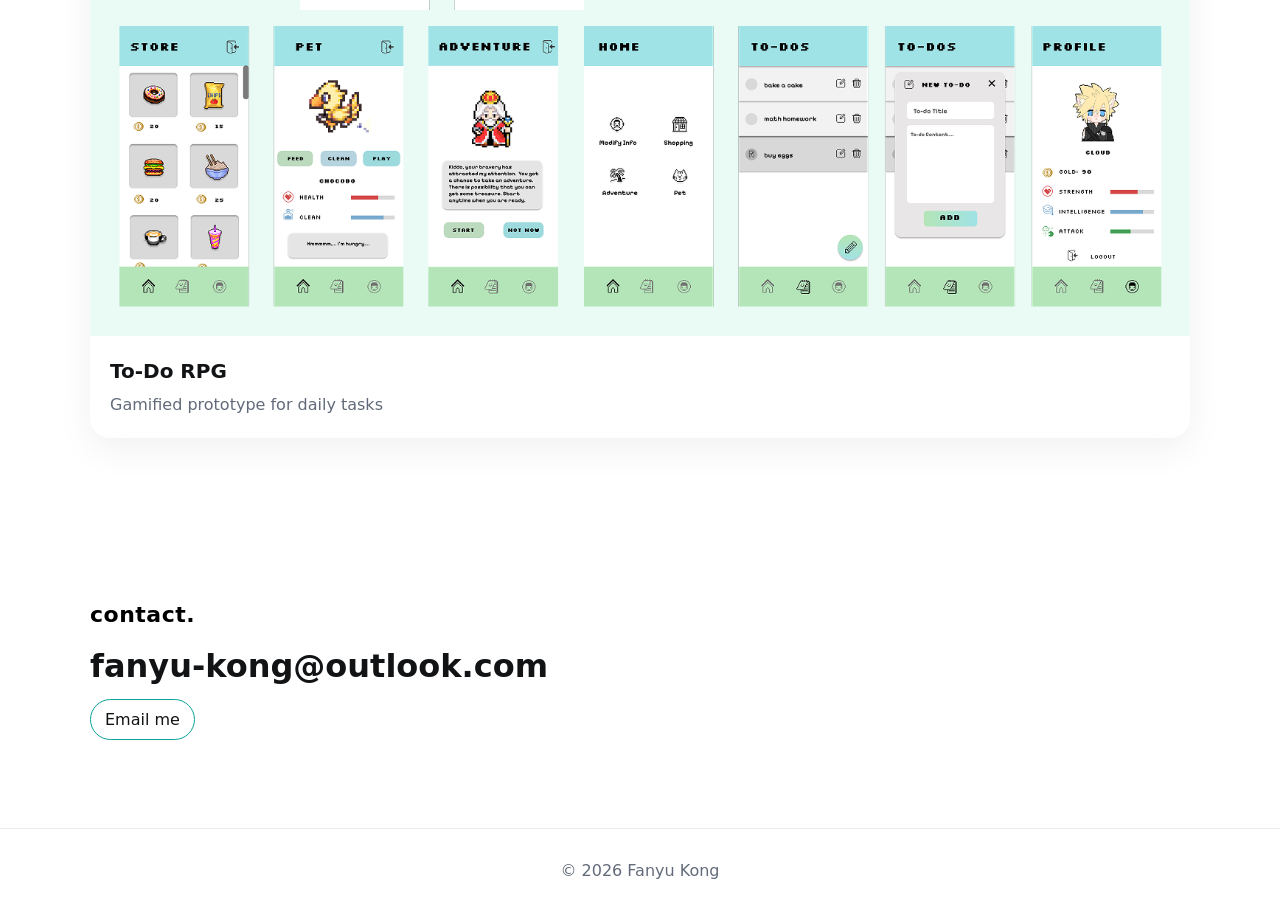
==== commit 5358d393: "Update index.html" ====
--- a/index.html
+++ b/index.html
@@ -76,9 +76,8 @@
     <nav class="nav wrap">
         <div class="brand">FANYU KONG</div>
         <div class="links">
+            <a class="btn" href="#about">about</a>
             <a class="btn" href="#work">work</a>
-            <a class="btn" href="#about">about</a>
-            <a class="btn" href="#illustration">illustration</a>
             <a class="btn" href="#contact">contact</a>
         </div>
     </nav>
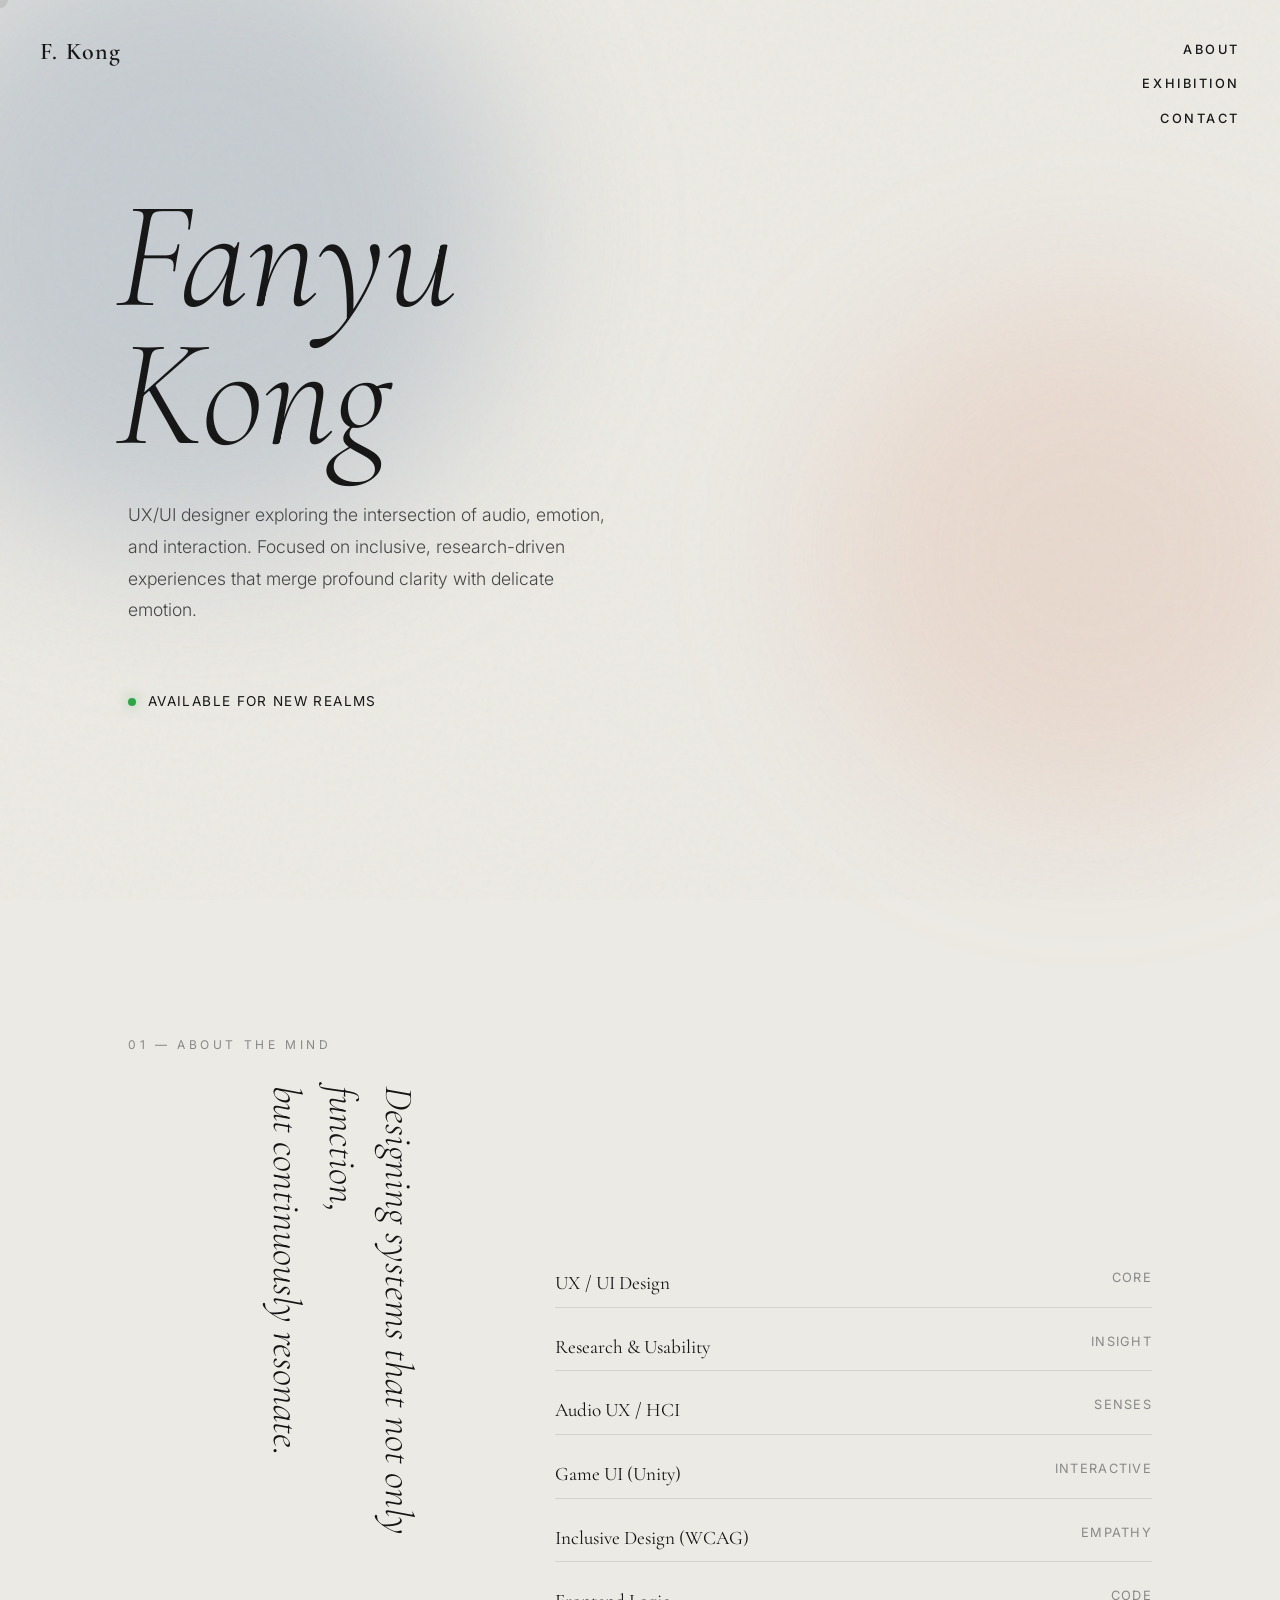
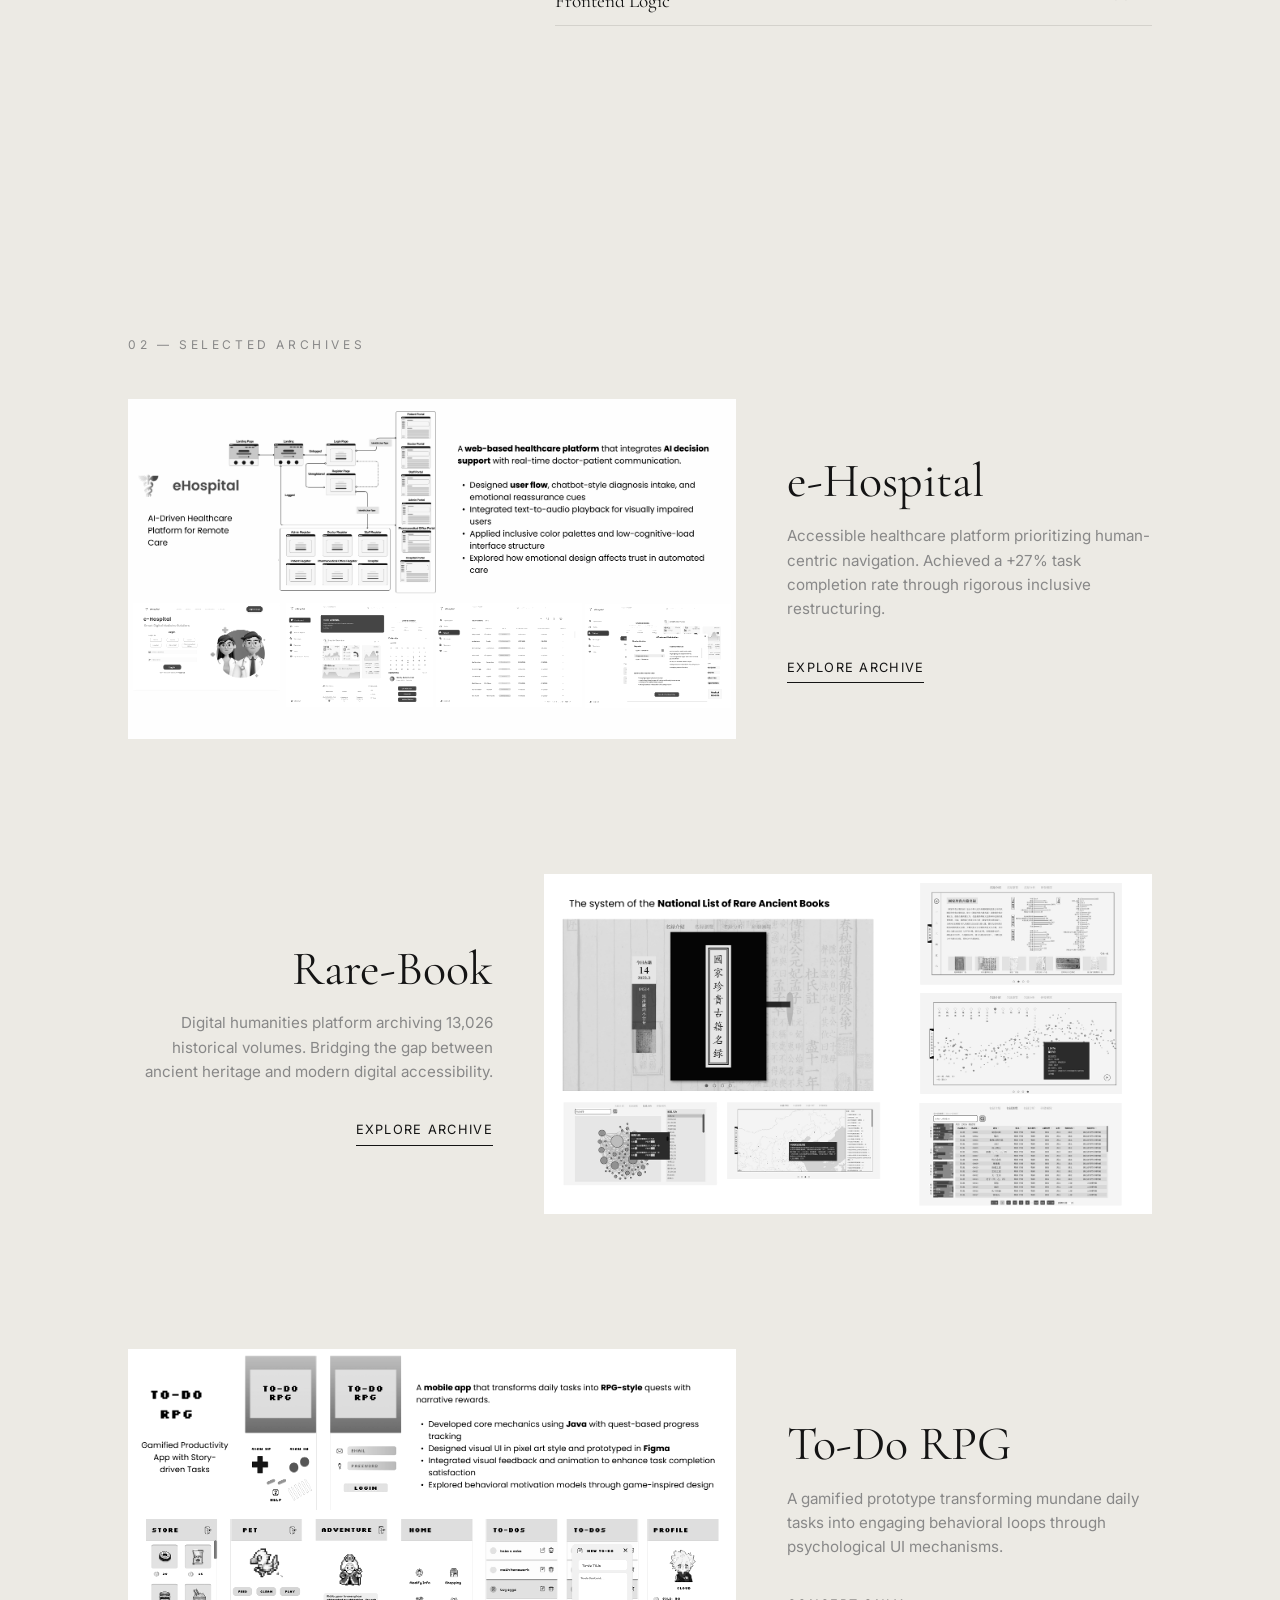
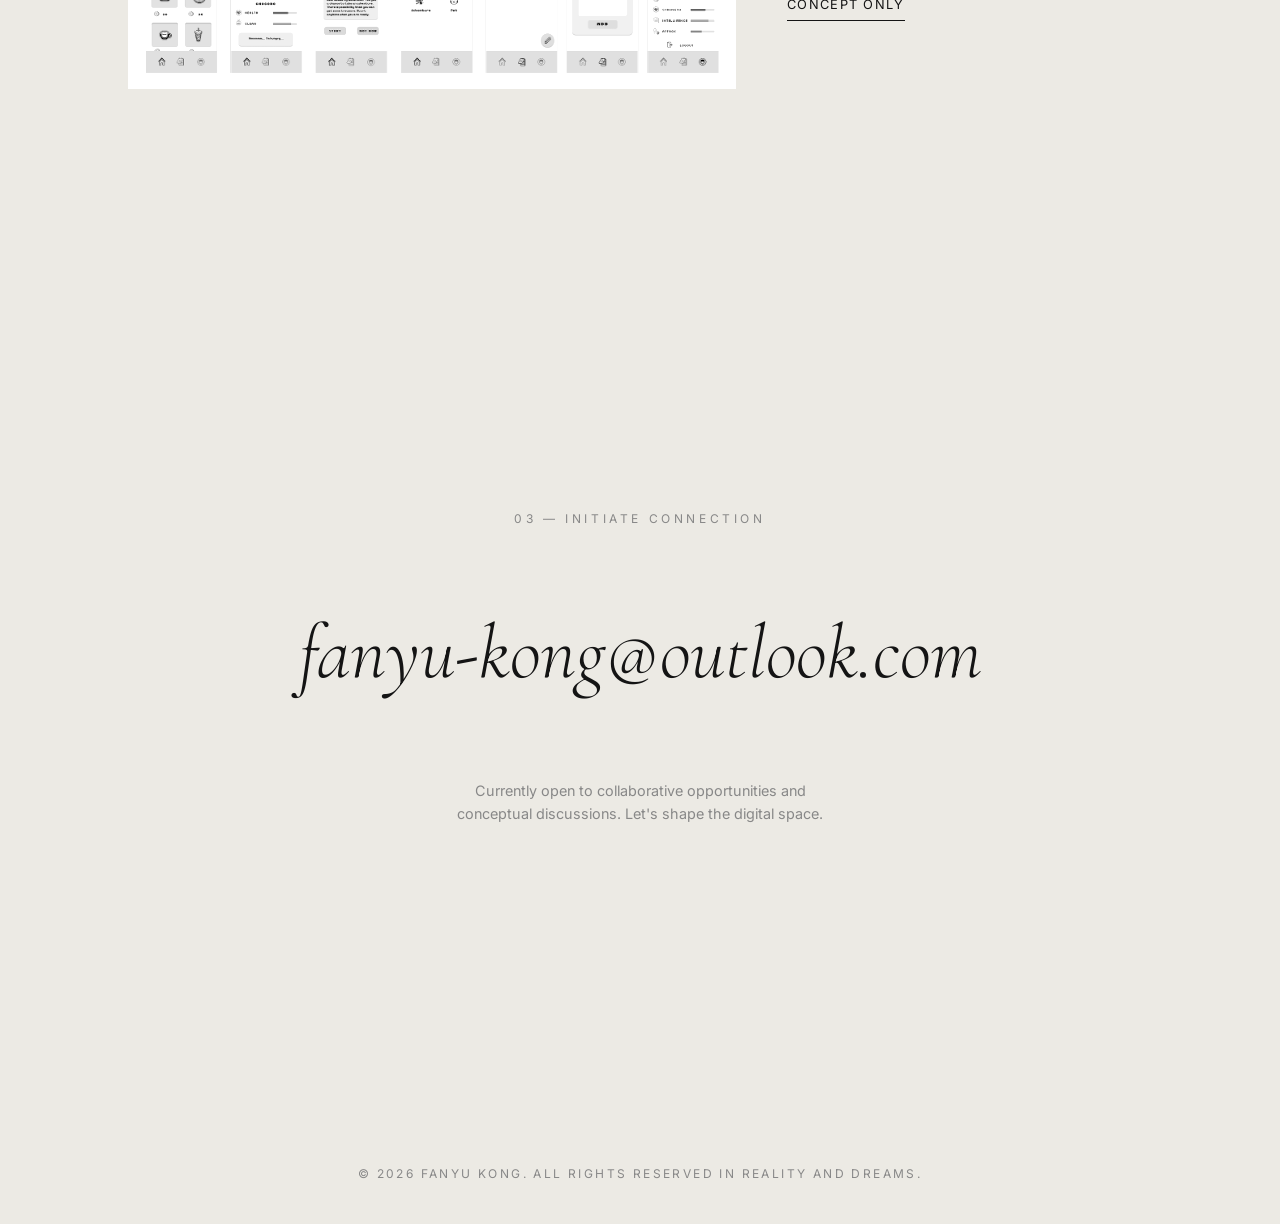
==== commit 3fc365b9: "redesign" ====
--- a/index.html
+++ b/index.html
@@ -3,212 +3,353 @@
 <head>
     <meta charset="utf-8" />
     <meta name="viewport" content="width=device-width, initial-scale=1" />
-    <title>Fanyu Kong — Portfolio</title>
+    <title>Fanyu Kong — Exhibition of Interactions</title>
     <meta name="description" content="Yura / Fanyu Kong — UX · Game UI · Audio UX · HCI Portfolio" />
+
+    <link rel="preconnect" href="https://fonts.googleapis.com">
+    <link rel="preconnect" href="https://fonts.gstatic.com" crossorigin>
+    <link href="https://fonts.googleapis.com/css2?family=Cormorant+Garamond:ital,wght@0,300;0,400;0,600;1,400&family=Inter:wght@300;400;500&display=swap" rel="stylesheet">
+
     <style>
-        :root{
-            --bg:#ffffff; --ink:#111315; --muted:#636b7a; --line:rgba(0,0,0,.08);
-            --accent:#0aa398; --accent-2:#ff6a14; --maxw:1100px; --gutter:clamp(16px,3vw,28px);
-            --radius:20px; --shadow:0 12px 36px rgba(20,24,40,.06);
-            /* Smooth-scroll: declare nav height so we can offset anchors cleanly */
-            --navh:60px;
-        }
-        @media (min-width: 768px){
-            :root{ --navh:66px; }
-        }
-
-        *{box-sizing:border-box}
-        html{scroll-behavior:smooth} /* Smooth native scrolling */
-        body{margin:0; color:var(--ink); background:#fff; font-family: ui-sans-serif, system-ui, -apple-system, Segoe UI, Roboto, "Hiragino Kaku Gothic ProN", "Noto Sans CJK", "PingFang SC", Arial, Helvetica, sans-serif; line-height:1.55; -webkit-font-smoothing:antialiased}
-        a{color:inherit; text-decoration:none}
-        .wrap{width:min(100% - 2*var(--gutter), var(--maxw)); margin:0 auto}
-
-        header{position:sticky; top:0; z-index:50; backdrop-filter:saturate(150%) blur(10px); background:rgba(255,255,255,.9); border-bottom:1px solid var(--line)}
-        .nav{display:flex; align-items:center; justify-content:space-between; padding:12px var(--gutter); min-height:var(--navh)} /* lock a stable header height */
-        .nav .brand{font-weight:800; letter-spacing:.4px}
-        .nav .links{display:flex; gap:14px; align-items:center}
-        .btn{padding:10px 14px; border:1px solid var(--line); border-radius:999px; background:#fff; transition:.2s}
-        .btn:hover{border-color:var(--accent); color:var(--accent)}
-
-        section{padding:80px var(--gutter); scroll-margin-top:calc(var(--navh) + 12px)} /* anchor targets land below sticky header */
-        .eyebrow{letter-spacing:.5px; text-transform:lowercase; color:#000; font-weight:800; margin:0 0 10px; font-size:22px}
-        h2{font-size:clamp(22px,3.5vw,32px); margin:0 0 12px}
-        .muted{color:var(--muted)}
-
-        /* Hero */
-        .hero{padding:80px var(--gutter) 60px; border-bottom:1px solid var(--line)}
-        .hero-grid{display:grid; grid-template-columns: 1fr auto; align-items:start; gap:20px}
-        .hero-title{font-size:clamp(42px,10vw,120px); margin:0; font-weight:900; line-height:1}
-        .avatar{width:120px; height:120px; border-radius:999px; overflow:hidden; border:1px solid var(--line); background:#f3f5f8 url('image/profile.jpeg') center/cover no-repeat}
-        .hero-info{margin-top:20px}
-        .hero-info .email{margin-bottom:10px}
-        .hero-info .email a{color:var(--accent); font-weight:600}
-        .availability{display:flex; align-items:center; gap:8px; margin-bottom:16px}
-        .dot{width:12px; height:12px; border-radius:12px; background:radial-gradient(circle at 30% 30%, var(--accent), #0a826f)}
-        .intro{max-width:50ch; font-size:18px; line-height:1.5; color:var(--muted)}
-
-        .work-list{display:grid; gap:32px; margin-top:30px}
-        .work-card{border:none; border-radius:var(--radius); overflow:hidden; box-shadow:var(--shadow); background:#fff; transition:transform .25s, box-shadow .25s}
-        .work-card:hover{transform:translateY(-6px); box-shadow:0 16px 40px rgba(0,0,0,.12)}
-        .work-thumb{aspect-ratio:16/9; overflow:hidden}
-        .work-thumb img{width:100%; height:100%; object-fit:cover; display:block}
-        .work-content{padding:20px}
-        .work-content h3{margin:0 0 6px; font-size:20px}
-        .work-content h4{ color:var(--accent)}
-        .work-content p{margin:0; color:var(--muted)}
-
-        .illus-grid{display:grid; gap:16px; grid-template-columns:repeat(auto-fit, minmax(240px,1fr)); margin-top:24px}
-        .illus-card{border-radius:var(--radius); overflow:hidden; border:none
-        ; background:#fafafa; box-shadow:var(--shadow)}
-        .illus-card img{width:100%; height:auto; display:block}
-
-        footer{padding:30px var(--gutter); border-top:1px solid var(--line); color:var(--muted); text-align:center}
-
-        [data-animate]{opacity:0; transform: translateY(14px); transition: opacity .7s ease, transform .7s ease}
-        [data-animate].on{opacity:1; transform:none}
-
-        /* Optional: highlight active nav item during scroll */
-        .nav .links a.active{border-color:var(--accent); color:var(--accent)}
+        :root {
+            /* 恢復原本的高級夢核色系：骨白、炭黑、迷離的灰藍與琥珀色 */
+            --bg: #eceae4;
+            --ink: #141414;
+            --muted: #888888;
+            --accent-1: rgba(144, 160, 180, 0.4);
+            --accent-2: rgba(220, 150, 120, 0.2);
+            --font-serif: 'Cormorant Garamond', serif;
+            --font-sans: 'Inter', sans-serif;
+            --nav-padding: 40px;
+        }
+
+        /* 基礎重置與平滑滾動 */
+        * { box-sizing: border-box; cursor: none; /* 隱藏默認鼠標以使用自定義游標 */ }
+        html { scroll-behavior: smooth; font-size: 16px; }
+        body {
+            margin: 0; padding: 0;
+            background-color: var(--bg);
+            color: var(--ink);
+            font-family: var(--font-sans);
+            line-height: 1.6;
+            overflow-x: hidden;
+            -webkit-font-smoothing: antialiased;
+        }
+        a { color: inherit; text-decoration: none; }
+
+        /* 視覺噪點 (電影感/夢核特徵) */
+        .noise {
+            position: fixed; top: 0; left: 0; width: 100vw; height: 100vh;
+            pointer-events: none; z-index: 9999; opacity: 0.04;
+            background: url('data:image/svg+xml;utf8,%3Csvg viewBox="0 0 200 200" xmlns="http://www.w3.org/2000/svg"%3E%3Cfilter id="noiseFilter"%3E%3CfeTurbulence type="fractalNoise" baseFrequency="0.8" numOctaves="3" stitchTiles="stitch"/%3E%3C/filter%3E%3Crect width="100%25" height="100%25" filter="url(%23noiseFilter)"/%3E%3C/svg%3E');
+        }
+
+        /* 夢境漸變背景光暈 */
+        .dream-orb {
+            position: fixed; border-radius: 50%; filter: blur(80px);
+            z-index: -1; animation: float 25s infinite alternate ease-in-out;
+        }
+        .orb-1 { width: 50vw; height: 50vw; background: var(--accent-1); top: -10%; left: -10%; }
+        .orb-2 { width: 40vw; height: 40vw; background: var(--accent-2); bottom: 10%; right: -5%; animation-delay: -10s; }
+
+        @keyframes float {
+            0% { transform: translate(0, 0) scale(1); }
+            100% { transform: translate(10vw, 5vh) scale(1.2); }
+        }
+
+        /* 自定義游標 (反色效果) */
+        .cursor {
+            position: fixed; top: 0; left: 0; width: 16px; height: 16px;
+            background: var(--ink); border-radius: 50%;
+            pointer-events: none; z-index: 10000;
+            transform: translate(-50%, -50%);
+            transition: width 0.3s, height 0.3s, background 0.3s;
+            mix-blend-mode: difference;
+        }
+        .cursor.hovering { width: 60px; height: 60px; background: #fff; }
+
+        /* 四角導航 (日式現代美術館佈局) */
+        .fixed-nav {
+            position: fixed; top: var(--nav-padding); left: var(--nav-padding); right: var(--nav-padding);
+            display: flex; justify-content: space-between; align-items: flex-start;
+            z-index: 50; pointer-events: none;
+        }
+        .fixed-nav > * { pointer-events: auto; }
+        .brand {
+            font-family: var(--font-serif); font-size: 1.5rem; font-weight: 600;
+            letter-spacing: 0.05em; line-height: 1;
+        }
+        .nav-links {
+            display: flex; flex-direction: column; align-items: flex-end; gap: 12px;
+            font-size: 0.8rem; text-transform: uppercase; letter-spacing: 0.2em; font-weight: 500;
+        }
+        .nav-links a { position: relative; padding-bottom: 2px; }
+        .nav-links a::after {
+            content: ''; position: absolute; bottom: 0; left: 0; width: 0; height: 1px;
+            background: var(--ink); transition: width 0.4s cubic-bezier(0.16, 1, 0.3, 1);
+        }
+        .nav-links a:hover::after { width: 100%; }
+
+        /* 通用佈局 */
+        section { min-height: 100vh; padding: 15vh 10vw; position: relative; }
+        .eyebrow {
+            font-family: var(--font-sans); font-size: 0.75rem; letter-spacing: 0.3em;
+            text-transform: uppercase; color: var(--muted); margin-bottom: 2rem;
+        }
+
+        /* Hero 區塊 */
+        .hero { display: flex; flex-direction: column; justify-content: center; align-items: flex-start; }
+        .hero-title {
+            font-family: var(--font-serif); font-size: clamp(4rem, 12vw, 10rem);
+            line-height: 0.9; margin: 0; font-weight: 300; font-style: italic;
+            position: relative; left: -1vw;
+        }
+        .hero-subtitle {
+            margin-top: 4vh; max-width: 45ch; font-size: 1.1rem; line-height: 1.8;
+            font-weight: 300; color: #444;
+        }
+        .availability {
+            display: inline-flex; align-items: center; gap: 12px; margin-top: 3rem;
+            font-size: 0.85rem; letter-spacing: 0.1em; text-transform: uppercase;
+        }
+        .dot {
+            width: 8px; height: 8px; border-radius: 50%; background: #28a745;
+            box-shadow: 0 0 12px rgba(40,167,69,0.5); animation: pulse 2s infinite;
+        }
+
+        @keyframes pulse {
+            0% { opacity: 1; transform: scale(1); }
+            50% { opacity: 0.5; transform: scale(0.8); }
+            100% { opacity: 1; transform: scale(1); }
+        }
+
+        /* About 區塊 - 垂直排版 */
+        .about-grid {
+            display: grid; grid-template-columns: 1fr 2fr; gap: 10vw; align-items: start;
+        }
+        .vertical-text {
+            writing-mode: vertical-rl; text-orientation: mixed;
+            font-family: var(--font-serif); font-size: 2.5rem; line-height: 1.4;
+            height: 60vh; font-style: italic; font-weight: 300; color: var(--ink);
+        }
+        .skills-container { margin-top: auto; padding-top: 10vh; }
+        .skills-list {
+            list-style: none; padding: 0; margin: 0;
+            display: flex; flex-direction: column; gap: 1.5rem;
+        }
+        .skills-list li {
+            font-size: 1.2rem; font-family: var(--font-serif); border-bottom: 1px solid rgba(0,0,0,0.1);
+            padding-bottom: 0.5rem; display: flex; justify-content: space-between;
+        }
+        .skills-list li span { font-family: var(--font-sans); font-size: 0.8rem; color: var(--muted); letter-spacing: 0.1em; text-transform: uppercase; }
+
+        /* Work 區塊 - 畫廊風格 */
+        .work-gallery { display: flex; flex-direction: column; gap: 15vh; margin-top: 5vh; }
+        .work-item {
+            display: grid; grid-template-columns: 5fr 3fr; gap: 4vw; align-items: center;
+        }
+        .work-item:nth-child(even) { grid-template-columns: 3fr 5fr; }
+        .work-item:nth-child(even) .work-image-wrap { order: 2; }
+        .work-item:nth-child(even) .work-info { order: 1; text-align: right; }
+
+        /* 精準匹配 1500x839 尺寸，保證圖片不被裁切 */
+        .work-image-wrap {
+            overflow: hidden;
+            aspect-ratio: 1500 / 839;
+            position: relative;
+            background: #d4d2ce; /* 圖片加載前的骨架色 */
+        }
+        .work-image-wrap img {
+            width: 100%; height: 100%; object-fit: cover;
+            filter: grayscale(100%) contrast(1.1);
+            transition: transform 1.5s cubic-bezier(0.16, 1, 0.3, 1), filter 1s ease;
+        }
+        .work-item:hover .work-image-wrap img {
+            transform: scale(1.05); filter: grayscale(0%) contrast(1);
+        }
+
+        .work-info h3 {
+            font-family: var(--font-serif); font-size: 3rem; font-weight: 400;
+            margin: 0 0 1rem 0; line-height: 1.1;
+        }
+        .work-info p { color: var(--muted); margin-bottom: 2rem; font-size: 0.95rem; max-width: 400px; }
+        .work-info:nth-child(even) p { margin-left: auto; }
+        .work-link {
+            font-size: 0.8rem; text-transform: uppercase; letter-spacing: 0.1em;
+            display: inline-block; position: relative; padding-bottom: 4px; border-bottom: 1px solid var(--ink);
+        }
+
+        /* Contact 區塊 */
+        .contact { display: flex; flex-direction: column; justify-content: center; align-items: center; text-align: center; }
+        .contact-email {
+            font-family: var(--font-serif); font-size: clamp(2rem, 6vw, 6rem);
+            font-style: italic; font-weight: 300; margin: 2rem 0; position: relative;
+        }
+
+        footer {
+            padding: 40px; text-align: center; font-size: 0.75rem; letter-spacing: 0.2em;
+            color: var(--muted); text-transform: uppercase;
+        }
+
+        /* 滾動動畫 Reveal */
+        .reveal {
+            opacity: 0; transform: translateY(60px);
+            transition: opacity 1.2s cubic-bezier(0.16, 1, 0.3, 1), transform 1.2s cubic-bezier(0.16, 1, 0.3, 1);
+        }
+        .reveal.active { opacity: 1; transform: translateY(0); }
+
+        /* 響應式 */
+        @media (max-width: 768px) {
+            .fixed-nav { top: 20px; left: 20px; right: 20px; }
+            section { padding: 12vh 20px; }
+            .about-grid { grid-template-columns: 1fr; gap: 40px; }
+            .vertical-text { writing-mode: horizontal-tb; height: auto; font-size: 2rem; }
+            .work-item { grid-template-columns: 1fr !important; gap: 20px; }
+            .work-item:nth-child(even) .work-image-wrap { order: 1; }
+            .work-item:nth-child(even) .work-info { order: 2; text-align: left; }
+            .work-info p { margin-left: 0 !important; }
+            .cursor { display: none; /* 手機端隱藏自定義游標 */ }
+            * { cursor: auto; }
+        }
     </style>
 </head>
 <body>
-<header>
-    <nav class="nav wrap">
-        <div class="brand">FANYU KONG</div>
-        <div class="links">
-            <a class="btn" href="#about">about</a>
-            <a class="btn" href="#work">work</a>
-            <a class="btn" href="#contact">contact</a>
-        </div>
-    </nav>
-</header>
-
-<section class="hero">
-    <div class="wrap hero-grid">
-        <div>
-            <h1 class="hero-title" data-animate>FANYU<br>KONG</h1>
-            <div class="hero-info">
-                <div class="email" data-animate><a href="mailto:fanyu-kong@outlook.com">fanyu-kong@outlook.com</a></div>
-                <div class="availability" data-animate><span class="dot"></span><span class="muted">Available for work</span></div>
-                <p class="intro" data-animate>UX/UI designer with a background in software engineering and a Master’s in UX design. Focused on inclusive, research-driven experiences that merge clarity and emotion.</p>
-            </div>
-        </div>
+
+<div class="noise"></div>
+<div class="dream-orb orb-1"></div>
+<div class="dream-orb orb-2"></div>
+
+<div class="cursor" id="cursor"></div>
+
+<nav class="fixed-nav">
+    <div class="brand">F. Kong</div>
+    <div class="nav-links">
+        <a href="#about" class="hover-target">About</a>
+        <a href="#work" class="hover-target">Exhibition</a>
+        <a href="#contact" class="hover-target">Contact</a>
+    </div>
+</nav>
+
+<section class="hero" id="home">
+    <h1 class="hero-title reveal">Fanyu<br>Kong</h1>
+    <p class="hero-subtitle reveal" style="transition-delay: 0.1s;">
+        UX/UI designer exploring the intersection of audio, emotion, and interaction. Focused on inclusive, research-driven experiences that merge profound clarity with delicate emotion.
+    </p>
+    <div class="availability reveal" style="transition-delay: 0.2s;">
+        <span class="dot"></span> Available for new realms
     </div>
 </section>
 
 <section id="about">
-    <div class="wrap about">
-        <p class="eyebrow">about.</p>
-        <div class="grid" style="display:grid; grid-template-columns:1fr 1fr; gap:40px; align-items:start">
-            <div>
-                <p data-animate>I explore the intersection of audio, emotion, and interaction. With experience in e-health, nonprofit, and cultural heritage projects, my goal is to design systems that not only work but also resonate. </p>
-            </div>
-            <div>
-                <h2>Skills</h2>
-                <ul class="muted" data-animate>
-                    <li>UX/UI Design</li>
-                    <li>UX Research · Usability Testing · IA & Flows</li>
-                    <li>Game UI (Unity)</li>
-                    <li>Audio UI / HCI</li>
-                    <li>Wireframing · Prototyping · Motion</li>
-                    <li>Accessibility (WCAG) · Inclusive Design</li>
-                    <li>Frontend collaboration (HTML/CSS · JavaScript · React.js ·Vue.js )</li>
-                </ul>
-            </div>
+    <div class="eyebrow reveal">01 — About the mind</div>
+    <div class="about-grid">
+        <div class="vertical-text reveal">
+            Designing systems that not only function, <br>but continuously resonate.
+        </div>
+        <div class="skills-container reveal">
+            <ul class="skills-list">
+                <li>UX / UI Design <span>Core</span></li>
+                <li>Research & Usability <span>Insight</span></li>
+                <li>Audio UX / HCI <span>Senses</span></li>
+                <li>Game UI (Unity) <span>Interactive</span></li>
+                <li>Inclusive Design (WCAG) <span>Empathy</span></li>
+                <li>Frontend Logic <span>Code</span></li>
+            </ul>
         </div>
     </div>
 </section>
 
 <section id="work">
-    <div class="wrap">
-        <p class="eyebrow">work.</p>
-        <div class="work-list">
-            <a class="work-card" href="https://www.e-hospital.ca" target="_blank" data-animate>
-                <div class="work-thumb"><img src="image/e-hospital.png" alt="e-Hospital"/></div>
-                <div class="work-content">
-                    <h3>e-Hospital</h3>
-                    <p>Accessible healthcare platform · +27% task completion</p>
-                    <h4>Website → </h4>
-                </div>
+    <div class="eyebrow reveal">02 — Selected Archives</div>
+    <div class="work-gallery">
+
+        <div class="work-item reveal">
+            <a href="https://www.e-hospital.ca" target="_blank" class="work-image-wrap hover-target">
+                <img src="image/e-hospital.png" alt="e-Hospital" onerror="this.style.display='none'; this.parentNode.style.background='#c8c6c1';"/>
             </a>
-            <a class="work-card" href="https://rarebib.pkudh.org" target="_blank" data-animate>
-                <div class="work-thumb"><img src="image/rare_book.png" alt="Rare-Book Search"/></div>
-                <div class="work-content">
-                    <h3>Rare-Book Search</h3>
-                    <p>Digital humanities platform · 13,026 rare book volumes from 485 institutions and private collections nationwide</p>
-                    <h4>Website → </h4>
-                </div>
+            <div class="work-info">
+                <h3>e-Hospital</h3>
+                <p>Accessible healthcare platform prioritizing human-centric navigation. Achieved a +27% task completion rate through rigorous inclusive restructuring.</p>
+                <a href="https://www.e-hospital.ca" target="_blank" class="work-link hover-target">Explore Archive</a>
+            </div>
+        </div>
+
+        <div class="work-item reveal">
+            <a href="https://rarebib.pkudh.org" target="_blank" class="work-image-wrap hover-target">
+                <img src="image/rare_book.png" alt="Rare-Book Search" onerror="this.style.display='none'; this.parentNode.style.background='#aeb4b8';"/>
             </a>
-            <a class="work-card" href="#" data-animate>
-                <div class="work-thumb"><img src="image/to-do_rpg.png" alt="To-Do RPG"/></div>
-                <div class="work-content">
-                    <h3>To-Do RPG</h3>
-                    <p>Gamified prototype for daily tasks</p>
-                </div>
+            <div class="work-info">
+                <h3>Rare-Book</h3>
+                <p>Digital humanities platform archiving 13,026 historical volumes. Bridging the gap between ancient heritage and modern digital accessibility.</p>
+                <a href="https://rarebib.pkudh.org" target="_blank" class="work-link hover-target">Explore Archive</a>
+            </div>
+        </div>
+
+        <div class="work-item reveal">
+            <a href="#" class="work-image-wrap hover-target">
+                <img src="image/to-do_rpg.png" alt="To-Do RPG" onerror="this.style.display='none'; this.parentNode.style.background='#d1c4b8';"/>
             </a>
-        </div>
+            <div class="work-info">
+                <h3>To-Do RPG</h3>
+                <p>A gamified prototype transforming mundane daily tasks into engaging behavioral loops through psychological UI mechanisms.</p>
+                <a href="#" class="work-link hover-target">Concept Only</a>
+            </div>
+        </div>
+
     </div>
 </section>
 
-
-<section id="contact">
-    <div class="wrap">
-        <p class="eyebrow">contact.</p>
-        <h2 data-animate>fanyu-kong@outlook.com</h2>
-        <p data-animate>
-            <a href="mailto:fanyu-kong@outlook.com" class="btn" style="border-color:var(--accent);">Email me</a>
-        </p>
-    </div>
+<section id="contact" class="contact">
+    <div class="eyebrow reveal">03 — Initiate connection</div>
+    <a href="mailto:fanyu-kong@outlook.com" class="contact-email hover-target reveal">
+        fanyu-kong@outlook.com
+    </a>
+    <p class="reveal" style="color: var(--muted); font-size: 0.9rem; max-width: 400px; margin-top: 2rem;">
+        Currently open to collaborative opportunities and conceptual discussions. Let's shape the digital space.
+    </p>
 </section>
 
 <footer>
-    <div class="wrap">© <span id="year"></span> Fanyu Kong</div>
+    © <span id="year"></span> Fanyu Kong. All rights reserved in reality and dreams.
 </footer>
 
 <script>
+    // 設定年份
     document.getElementById('year').textContent = new Date().getFullYear();
 
-    // Reveal-on-scroll animation
-    const els = Array.from(document.querySelectorAll('[data-animate]'));
-    const io = new IntersectionObserver((ents)=>{
-        ents.forEach(e=>{ if(e.isIntersecting){ e.target.classList.add('on'); io.unobserve(e.target);} });
-    }, {threshold:.16});
-    els.forEach(el=> io.observe(el));
-
-    // Smooth-scroll with sticky header offset (for consistent behavior across browsers)
-    const header = document.querySelector('header');
-    const links = document.querySelectorAll('.nav .links a[href^="#"]');
-    function getHeaderH(){
-        const styles = getComputedStyle(document.documentElement);
-        const cssVar = parseInt(styles.getPropertyValue('--navh')) || 60;
-        return Math.max(cssVar, header.getBoundingClientRect().height);
-    }
-    links.forEach(a=>{
-        a.addEventListener('click', (e)=>{
-            const id = a.getAttribute('href');
-            if(!id || id === '#') return;
-            const target = document.querySelector(id);
-            if(!target) return;
-            e.preventDefault();
-            const top = target.getBoundingClientRect().top + window.pageYOffset - getHeaderH() - 12;
-            window.scrollTo({ top, behavior:'smooth' });
-        });
+    // 1. 自定義游標邏輯
+    const cursor = document.getElementById('cursor');
+    const hoverTargets = document.querySelectorAll('.hover-target, a');
+
+    document.addEventListener('mousemove', (e) => {
+        cursor.style.left = e.clientX + 'px';
+        cursor.style.top = e.clientY + 'px';
     });
 
-    // Optional: highlight active nav link while scrolling
-    const sections = [...document.querySelectorAll('section[id]')];
-    const spy = new IntersectionObserver((entries)=>{
-        entries.forEach(entry=>{
-            const id = entry.target.getAttribute('id');
-            const link = document.querySelector(`.nav .links a[href="#${id}"]`);
-            if(!link) return;
-            if(entry.isIntersecting){
-                document.querySelectorAll('.nav .links a').forEach(x=>x.classList.remove('active'));
-                link.classList.add('active');
+    hoverTargets.forEach(target => {
+        target.addEventListener('mouseenter', () => cursor.classList.add('hovering'));
+        target.addEventListener('mouseleave', () => cursor.classList.remove('hovering'));
+    });
+
+    // 2. 高端滾動顯示動畫 (Intersection Observer)
+    const observerOptions = {
+        root: null,
+        rootMargin: '0px',
+        threshold: 0.15
+    };
+
+    const observer = new IntersectionObserver((entries, observer) => {
+        entries.forEach(entry => {
+            if (entry.isIntersecting) {
+                entry.target.classList.add('active');
+                observer.unobserve(entry.target); // 動畫只觸發一次，保持質感
             }
         });
-    }, { rootMargin: `-${getHeaderH()+20}px 0px -60% 0px`, threshold: 0.1 });
-    sections.forEach(sec=> spy.observe(sec));
+    }, observerOptions);
+
+    document.querySelectorAll('.reveal').forEach(el => {
+        observer.observe(el);
+    });
 </script>
 </body>
-</html>
+</html>
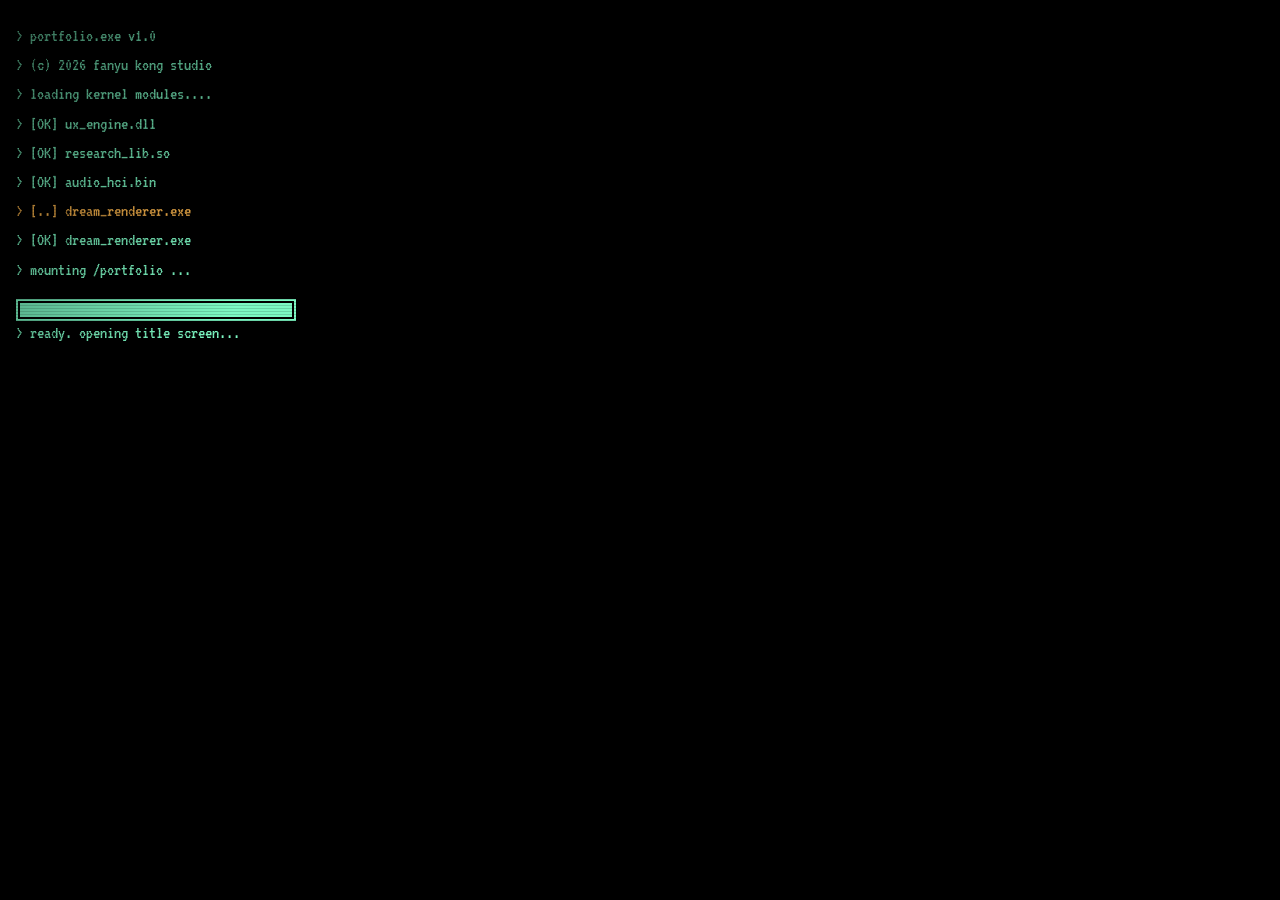
==== commit 33bd7ba7: "redesign the portfolio" ====
--- a/index.html
+++ b/index.html
@@ -1,355 +1,1176 @@
 <!DOCTYPE html>
-<html lang="en">
+<html lang="zh">
 <head>
-    <meta charset="utf-8" />
-    <meta name="viewport" content="width=device-width, initial-scale=1" />
-    <title>Fanyu Kong — Exhibition of Interactions</title>
-    <meta name="description" content="Yura / Fanyu Kong — UX · Game UI · Audio UX · HCI Portfolio" />
-
+    <meta charset="UTF-8" />
+    <meta name="viewport" content="width=device-width, initial-scale=1, viewport-fit=cover" />
+    <title>FANYU KONG · portfolio.exe</title>
+    <meta name="description" content="A pixel-art visual novel portfolio by Fanyu Kong, UX/UI designer." />
     <link rel="preconnect" href="https://fonts.googleapis.com">
     <link rel="preconnect" href="https://fonts.gstatic.com" crossorigin>
-    <link href="https://fonts.googleapis.com/css2?family=Cormorant+Garamond:ital,wght@0,300;0,400;0,600;1,400&family=Inter:wght@300;400;500&display=swap" rel="stylesheet">
-
+    <link href="https://fonts.googleapis.com/css2?family=Press+Start+2P&family=DotGothic16&family=VT323&display=swap" rel="stylesheet">
     <style>
-        :root {
-            /* 恢復原本的高級夢核色系：骨白、炭黑、迷離的灰藍與琥珀色 */
-            --bg: #eceae4;
-            --ink: #141414;
-            --muted: #888888;
-            --accent-1: rgba(144, 160, 180, 0.4);
-            --accent-2: rgba(220, 150, 120, 0.2);
-            --font-serif: 'Cormorant Garamond', serif;
-            --font-sans: 'Inter', sans-serif;
-            --nav-padding: 40px;
-        }
-
-        /* 基礎重置與平滑滾動 */
-        * { box-sizing: border-box; cursor: none; /* 隱藏默認鼠標以使用自定義游標 */ }
-        html { scroll-behavior: smooth; font-size: 16px; }
-        body {
-            margin: 0; padding: 0;
-            background-color: var(--bg);
-            color: var(--ink);
-            font-family: var(--font-sans);
-            line-height: 1.6;
-            overflow-x: hidden;
-            -webkit-font-smoothing: antialiased;
-        }
-        a { color: inherit; text-decoration: none; }
-
-        /* 視覺噪點 (電影感/夢核特徵) */
-        .noise {
-            position: fixed; top: 0; left: 0; width: 100vw; height: 100vh;
-            pointer-events: none; z-index: 9999; opacity: 0.04;
-            background: url('data:image/svg+xml;utf8,%3Csvg viewBox="0 0 200 200" xmlns="http://www.w3.org/2000/svg"%3E%3Cfilter id="noiseFilter"%3E%3CfeTurbulence type="fractalNoise" baseFrequency="0.8" numOctaves="3" stitchTiles="stitch"/%3E%3C/filter%3E%3Crect width="100%25" height="100%25" filter="url(%23noiseFilter)"/%3E%3C/svg%3E');
-        }
-
-        /* 夢境漸變背景光暈 */
-        .dream-orb {
-            position: fixed; border-radius: 50%; filter: blur(80px);
-            z-index: -1; animation: float 25s infinite alternate ease-in-out;
-        }
-        .orb-1 { width: 50vw; height: 50vw; background: var(--accent-1); top: -10%; left: -10%; }
-        .orb-2 { width: 40vw; height: 40vw; background: var(--accent-2); bottom: 10%; right: -5%; animation-delay: -10s; }
-
-        @keyframes float {
-            0% { transform: translate(0, 0) scale(1); }
-            100% { transform: translate(10vw, 5vh) scale(1.2); }
-        }
-
-        /* 自定義游標 (反色效果) */
-        .cursor {
-            position: fixed; top: 0; left: 0; width: 16px; height: 16px;
-            background: var(--ink); border-radius: 50%;
-            pointer-events: none; z-index: 10000;
-            transform: translate(-50%, -50%);
-            transition: width 0.3s, height 0.3s, background 0.3s;
-            mix-blend-mode: difference;
-        }
-        .cursor.hovering { width: 60px; height: 60px; background: #fff; }
-
-        /* 四角導航 (日式現代美術館佈局) */
-        .fixed-nav {
-            position: fixed; top: var(--nav-padding); left: var(--nav-padding); right: var(--nav-padding);
-            display: flex; justify-content: space-between; align-items: flex-start;
-            z-index: 50; pointer-events: none;
-        }
-        .fixed-nav > * { pointer-events: auto; }
-        .brand {
-            font-family: var(--font-serif); font-size: 1.5rem; font-weight: 600;
-            letter-spacing: 0.05em; line-height: 1;
-        }
-        .nav-links {
-            display: flex; flex-direction: column; align-items: flex-end; gap: 12px;
-            font-size: 0.8rem; text-transform: uppercase; letter-spacing: 0.2em; font-weight: 500;
-        }
-        .nav-links a { position: relative; padding-bottom: 2px; }
-        .nav-links a::after {
-            content: ''; position: absolute; bottom: 0; left: 0; width: 0; height: 1px;
-            background: var(--ink); transition: width 0.4s cubic-bezier(0.16, 1, 0.3, 1);
-        }
-        .nav-links a:hover::after { width: 100%; }
-
-        /* 通用佈局 */
-        section { min-height: 100vh; padding: 15vh 10vw; position: relative; }
-        .eyebrow {
-            font-family: var(--font-sans); font-size: 0.75rem; letter-spacing: 0.3em;
-            text-transform: uppercase; color: var(--muted); margin-bottom: 2rem;
-        }
-
-        /* Hero 區塊 */
-        .hero { display: flex; flex-direction: column; justify-content: center; align-items: flex-start; }
-        .hero-title {
-            font-family: var(--font-serif); font-size: clamp(4rem, 12vw, 10rem);
-            line-height: 0.9; margin: 0; font-weight: 300; font-style: italic;
-            position: relative; left: -1vw;
-        }
-        .hero-subtitle {
-            margin-top: 4vh; max-width: 45ch; font-size: 1.1rem; line-height: 1.8;
-            font-weight: 300; color: #444;
-        }
-        .availability {
-            display: inline-flex; align-items: center; gap: 12px; margin-top: 3rem;
-            font-size: 0.85rem; letter-spacing: 0.1em; text-transform: uppercase;
-        }
-        .dot {
-            width: 8px; height: 8px; border-radius: 50%; background: #28a745;
-            box-shadow: 0 0 12px rgba(40,167,69,0.5); animation: pulse 2s infinite;
-        }
-
-        @keyframes pulse {
-            0% { opacity: 1; transform: scale(1); }
-            50% { opacity: 0.5; transform: scale(0.8); }
-            100% { opacity: 1; transform: scale(1); }
-        }
-
-        /* About 區塊 - 垂直排版 */
-        .about-grid {
-            display: grid; grid-template-columns: 1fr 2fr; gap: 10vw; align-items: start;
-        }
-        .vertical-text {
-            writing-mode: vertical-rl; text-orientation: mixed;
-            font-family: var(--font-serif); font-size: 2.5rem; line-height: 1.4;
-            height: 60vh; font-style: italic; font-weight: 300; color: var(--ink);
-        }
-        .skills-container { margin-top: auto; padding-top: 10vh; }
-        .skills-list {
-            list-style: none; padding: 0; margin: 0;
-            display: flex; flex-direction: column; gap: 1.5rem;
-        }
-        .skills-list li {
-            font-size: 1.2rem; font-family: var(--font-serif); border-bottom: 1px solid rgba(0,0,0,0.1);
-            padding-bottom: 0.5rem; display: flex; justify-content: space-between;
-        }
-        .skills-list li span { font-family: var(--font-sans); font-size: 0.8rem; color: var(--muted); letter-spacing: 0.1em; text-transform: uppercase; }
-
-        /* Work 區塊 - 畫廊風格 */
-        .work-gallery { display: flex; flex-direction: column; gap: 15vh; margin-top: 5vh; }
-        .work-item {
-            display: grid; grid-template-columns: 5fr 3fr; gap: 4vw; align-items: center;
-        }
-        .work-item:nth-child(even) { grid-template-columns: 3fr 5fr; }
-        .work-item:nth-child(even) .work-image-wrap { order: 2; }
-        .work-item:nth-child(even) .work-info { order: 1; text-align: right; }
-
-        /* 精準匹配 1500x839 尺寸，保證圖片不被裁切 */
-        .work-image-wrap {
-            overflow: hidden;
-            aspect-ratio: 1500 / 839;
-            position: relative;
-            background: #d4d2ce; /* 圖片加載前的骨架色 */
-        }
-        .work-image-wrap img {
-            width: 100%; height: 100%; object-fit: cover;
-            filter: grayscale(100%) contrast(1.1);
-            transition: transform 1.5s cubic-bezier(0.16, 1, 0.3, 1), filter 1s ease;
-        }
-        .work-item:hover .work-image-wrap img {
-            transform: scale(1.05); filter: grayscale(0%) contrast(1);
-        }
-
-        .work-info h3 {
-            font-family: var(--font-serif); font-size: 3rem; font-weight: 400;
-            margin: 0 0 1rem 0; line-height: 1.1;
-        }
-        .work-info p { color: var(--muted); margin-bottom: 2rem; font-size: 0.95rem; max-width: 400px; }
-        .work-info:nth-child(even) p { margin-left: auto; }
-        .work-link {
-            font-size: 0.8rem; text-transform: uppercase; letter-spacing: 0.1em;
-            display: inline-block; position: relative; padding-bottom: 4px; border-bottom: 1px solid var(--ink);
-        }
-
-        /* Contact 區塊 */
-        .contact { display: flex; flex-direction: column; justify-content: center; align-items: center; text-align: center; }
-        .contact-email {
-            font-family: var(--font-serif); font-size: clamp(2rem, 6vw, 6rem);
-            font-style: italic; font-weight: 300; margin: 2rem 0; position: relative;
-        }
-
-        footer {
-            padding: 40px; text-align: center; font-size: 0.75rem; letter-spacing: 0.2em;
-            color: var(--muted); text-transform: uppercase;
-        }
-
-        /* 滾動動畫 Reveal */
-        .reveal {
-            opacity: 0; transform: translateY(60px);
-            transition: opacity 1.2s cubic-bezier(0.16, 1, 0.3, 1), transform 1.2s cubic-bezier(0.16, 1, 0.3, 1);
-        }
-        .reveal.active { opacity: 1; transform: translateY(0); }
-
-        /* 響應式 */
-        @media (max-width: 768px) {
-            .fixed-nav { top: 20px; left: 20px; right: 20px; }
-            section { padding: 12vh 20px; }
-            .about-grid { grid-template-columns: 1fr; gap: 40px; }
-            .vertical-text { writing-mode: horizontal-tb; height: auto; font-size: 2rem; }
-            .work-item { grid-template-columns: 1fr !important; gap: 20px; }
-            .work-item:nth-child(even) .work-image-wrap { order: 1; }
-            .work-item:nth-child(even) .work-info { order: 2; text-align: left; }
-            .work-info p { margin-left: 0 !important; }
-            .cursor { display: none; /* 手機端隱藏自定義游標 */ }
-            * { cursor: auto; }
-        }
+        :root{
+            --bg-0:#0a0418;
+            --bg-1:#1a0d3d;
+            --bg-2:#2d1660;
+            --ink:#e8e1ff;
+            --ink-dim:#9b8fcf;
+            --accent:#c084ff;
+            --accent-2:#7df9c4;
+            --accent-3:#ffb84d;
+            --danger:#ff5577;
+            --frame:#c084ff;
+            --frame-dark:#4a2b8c;
+            --pixel:2px;
+        }
+
+        *{box-sizing:border-box;margin:0;padding:0;-webkit-tap-highlight-color:transparent}
+        html,body{height:100%;overflow:hidden;background:#000}
+        body{
+            font-family:'DotGothic16','Press Start 2P',monospace;
+            color:var(--ink);
+            image-rendering:pixelated;
+            -webkit-font-smoothing:none;
+            font-smooth:never;
+            user-select:none;
+            touch-action:manipulation;
+        }
+        button{font-family:inherit;cursor:pointer;border:none;background:none;color:inherit}
+
+        /* ========== STARFIELD BG ========== */
+        #stage{
+            position:fixed;inset:0;
+            background:
+                    radial-gradient(ellipse at 50% 30%, #3a1a7a 0%, #1a0d3d 35%, #0a0418 70%, #000 100%);
+            overflow:hidden;
+        }
+        .stars{position:absolute;inset:0;pointer-events:none}
+        .stars::before,.stars::after{
+            content:'';position:absolute;inset:0;
+            background-image:
+                    radial-gradient(1px 1px at 12% 18%, #fff 100%, transparent),
+                    radial-gradient(1px 1px at 27% 62%, #fff 100%, transparent),
+                    radial-gradient(1px 1px at 43% 31%, #d9c8ff 100%, transparent),
+                    radial-gradient(1px 1px at 58% 79%, #fff 100%, transparent),
+                    radial-gradient(1px 1px at 71% 22%, #fff 100%, transparent),
+                    radial-gradient(1px 1px at 84% 55%, #d9c8ff 100%, transparent),
+                    radial-gradient(1px 1px at 91% 88%, #fff 100%, transparent),
+                    radial-gradient(1px 1px at 8% 84%, #fff 100%, transparent),
+                    radial-gradient(1px 1px at 35% 7%, #fff 100%, transparent),
+                    radial-gradient(1px 1px at 65% 48%, #fff 100%, transparent),
+                    radial-gradient(2px 2px at 19% 41%, #c084ff 100%, transparent),
+                    radial-gradient(2px 2px at 77% 73%, #7df9c4 100%, transparent);
+            background-size:100% 100%;
+            animation:twinkle 4s steps(8) infinite;
+        }
+        .stars::after{
+            background-position:50px 30px;
+            animation-duration:6s;
+            animation-direction:reverse;
+            opacity:.7;
+        }
+        @keyframes twinkle{
+            0%,100%{opacity:1}
+            50%{opacity:.3}
+        }
+
+        /* Falling sparkle */
+        .sparkle{
+            position:absolute;
+            width:8px;height:8px;
+            background:#fff;
+            clip-path:polygon(50% 0,60% 40%,100% 50%,60% 60%,50% 100%,40% 60%,0 50%,40% 40%);
+            filter:drop-shadow(0 0 4px #c084ff) drop-shadow(0 0 8px #c084ff);
+            animation:float 8s ease-in-out infinite;
+            pointer-events:none;
+        }
+        @keyframes float{
+            0%,100%{transform:translateY(0) rotate(0deg);opacity:.8}
+            50%{transform:translateY(-15px) rotate(180deg);opacity:1}
+        }
+
+        /* ========== CRT SCANLINES ========== */
+        #scanlines{
+            position:fixed;inset:0;
+            pointer-events:none;
+            z-index:9000;
+            background:
+                    repeating-linear-gradient(
+                            0deg,
+                            rgba(0,0,0,.15) 0px,
+                            rgba(0,0,0,.15) 1px,
+                            transparent 1px,
+                            transparent 3px
+                    );
+            mix-blend-mode:multiply;
+        }
+        #vignette{
+            position:fixed;inset:0;
+            pointer-events:none;
+            z-index:9001;
+            background:radial-gradient(ellipse at center, transparent 50%, rgba(0,0,0,.6) 100%);
+        }
+
+        /* ========== SCREEN ROOT ========== */
+        .screen{
+            position:fixed;inset:0;
+            display:none;
+            flex-direction:column;
+            align-items:center;
+            justify-content:center;
+            padding:24px 20px;
+            z-index:10;
+        }
+        .screen.active{display:flex;animation:fadeIn .6s ease}
+        @keyframes fadeIn{from{opacity:0}to{opacity:1}}
+
+        /* ========== BOOT SCREEN ========== */
+        #boot{
+            background:#000;
+            font-family:'VT323',monospace;
+            color:#7df9c4;
+            align-items:flex-start;
+            justify-content:flex-start;
+            padding:24px 16px;
+            z-index:100;
+        }
+        .boot-line{
+            font-size:18px;
+            line-height:1.4;
+            margin-bottom:4px;
+            opacity:0;
+            animation:bootLine .1s steps(1) forwards;
+        }
+        .boot-line.err{color:var(--accent-3)}
+        .boot-line.ok{color:#7df9c4}
+        .boot-line.warn{color:#ffb84d}
+        @keyframes bootLine{to{opacity:1}}
+        .boot-bar{
+            margin-top:12px;
+            width:90%;max-width:280px;
+            border:2px solid #7df9c4;
+            padding:2px;
+            opacity:0;
+            animation:bootLine .1s steps(1) forwards;
+            animation-delay:1.2s;
+        }
+        .boot-bar-fill{
+            height:14px;
+            width:0%;
+            background:#7df9c4;
+            animation:fillBar 1.8s steps(20) forwards;
+            animation-delay:1.3s;
+        }
+        @keyframes fillBar{to{width:100%}}
+
+        /* ========== TITLE SCREEN ========== */
+        #title{
+            text-align:center;
+        }
+        .title-star{
+            font-size:48px;
+            color:#fff;
+            text-shadow:
+                    0 0 8px #fff,
+                    0 0 16px #c084ff,
+                    0 0 24px #c084ff;
+            margin-bottom:24px;
+            animation:starPulse 2s ease-in-out infinite;
+        }
+        @keyframes starPulse{
+            0%,100%{transform:scale(1);filter:brightness(1)}
+            50%{transform:scale(1.15);filter:brightness(1.4)}
+        }
+        .title-name{
+            font-family:'Press Start 2P',monospace;
+            font-size:clamp(28px,9vw,52px);
+            line-height:1.3;
+            color:var(--accent);
+            text-shadow:
+                    3px 3px 0 #4a2b8c,
+                    0 0 16px rgba(192,132,255,.6),
+                    0 0 32px rgba(192,132,255,.4);
+            margin-bottom:8px;
+            letter-spacing:2px;
+        }
+        .title-sub{
+            font-family:'Press Start 2P',monospace;
+            font-size:clamp(10px,3vw,14px);
+            color:var(--accent-2);
+            letter-spacing:4px;
+            text-shadow:0 0 8px rgba(125,249,196,.5);
+            margin-bottom:48px;
+        }
+        .title-menu{
+            display:flex;flex-direction:column;
+            gap:12px;
+            margin-top:24px;
+        }
+        .menu-item{
+            font-family:'Press Start 2P',monospace;
+            font-size:13px;
+            color:var(--ink);
+            padding:8px 28px 8px 24px;
+            position:relative;
+            transition:color .15s;
+            letter-spacing:1.5px;
+        }
+        .menu-item::before{
+            content:'▶';
+            position:absolute;
+            left:4px;
+            opacity:0;
+            color:var(--accent);
+            transition:opacity .1s, transform .1s;
+        }
+        .menu-item:hover,.menu-item:focus,.menu-item.sel{
+            color:var(--accent);
+            text-shadow:0 0 8px var(--accent);
+            outline:none;
+        }
+        .menu-item:hover::before,.menu-item:focus::before,.menu-item.sel::before{
+            opacity:1;
+            animation:pointerBlink .4s steps(2) infinite;
+        }
+        @keyframes pointerBlink{
+            0%,100%{transform:translateX(0)}
+            50%{transform:translateX(3px)}
+        }
+        .title-ver{
+            position:absolute;
+            bottom:20px;right:16px;
+            font-family:'Press Start 2P',monospace;
+            font-size:9px;
+            color:var(--ink-dim);
+            letter-spacing:1px;
+            opacity:.7;
+        }
+        .press-start{
+            font-family:'Press Start 2P',monospace;
+            font-size:11px;
+            color:var(--accent-2);
+            letter-spacing:2px;
+            margin-top:32px;
+            animation:blink 1s steps(2) infinite;
+        }
+        @keyframes blink{
+            0%,100%{opacity:1}
+            50%{opacity:0}
+        }
+
+        /* ========== GAME SCREEN (visual novel) ========== */
+        #game{
+            justify-content:flex-end;
+            padding:0;
+        }
+
+        /* Location label (top-left) */
+        .location-tag{
+            position:absolute;
+            top:16px;left:16px;
+            font-family:'Press Start 2P',monospace;
+            font-size:9px;
+            color:var(--accent-2);
+            background:rgba(10,4,24,.85);
+            border:2px solid var(--accent-2);
+            padding:6px 10px;
+            letter-spacing:1.5px;
+            box-shadow:0 0 0 2px #000, 4px 4px 0 rgba(125,249,196,.3);
+            z-index:5;
+        }
+
+        /* Top-right HUD: menu + chapter */
+        .hud-right{
+            position:absolute;
+            top:16px;right:16px;
+            display:flex;
+            gap:8px;
+            z-index:5;
+        }
+        .hud-btn{
+            font-family:'Press Start 2P',monospace;
+            font-size:8px;
+            color:var(--ink);
+            background:rgba(10,4,24,.85);
+            border:2px solid var(--frame);
+            padding:6px 8px;
+            letter-spacing:1px;
+            box-shadow:0 0 0 2px #000;
+            transition:.15s;
+        }
+        .hud-btn:hover,.hud-btn:active{
+            background:var(--frame-dark);
+            color:#fff;
+            text-shadow:0 0 6px var(--accent);
+        }
+
+        /* Character portrait area (image showcase) */
+        .stage-display{
+            flex:1;
+            width:100%;
+            max-width:760px;
+            margin:60px auto 12px;
+            padding:0 16px;
+            display:flex;
+            align-items:center;
+            justify-content:center;
+            position:relative;
+            min-height:0;
+        }
+        .portrait-frame{
+            width:100%;
+            max-width:520px;
+            aspect-ratio:16/9;
+            background:#0a0418;
+            border:3px solid var(--frame);
+            box-shadow:
+                    0 0 0 3px #000,
+                    6px 6px 0 var(--frame-dark),
+                    0 0 24px rgba(192,132,255,.4);
+            position:relative;
+            overflow:hidden;
+            image-rendering:pixelated;
+        }
+        .portrait-frame::before,
+        .portrait-frame::after{
+            content:'';
+            position:absolute;
+            width:12px;height:12px;
+            border:2px solid var(--accent-2);
+            z-index:2;
+        }
+        .portrait-frame::before{top:4px;left:4px;border-right:none;border-bottom:none}
+        .portrait-frame::after{bottom:4px;right:4px;border-left:none;border-top:none}
+        .portrait-img{
+            width:100%;height:100%;
+            object-fit:cover;
+            image-rendering:pixelated;
+            filter:contrast(1.05) saturate(1.1);
+            opacity:0;
+            transition:opacity .4s;
+        }
+        .portrait-img.show{opacity:1;animation:portraitIn .4s steps(4)}
+        @keyframes portraitIn{
+            0%{opacity:0;transform:scale(.96)}
+            100%{opacity:1;transform:scale(1)}
+        }
+        .portrait-placeholder{
+            width:100%;height:100%;
+            display:flex;align-items:center;justify-content:center;
+            font-family:'Press Start 2P',monospace;
+            font-size:14px;
+            color:var(--accent);
+            letter-spacing:3px;
+            background:
+                    linear-gradient(45deg, transparent 48%, rgba(192,132,255,.15) 49%, rgba(192,132,255,.15) 51%, transparent 52%),
+                    linear-gradient(-45deg, transparent 48%, rgba(192,132,255,.15) 49%, rgba(192,132,255,.15) 51%, transparent 52%),
+                    #0a0418;
+            background-size:20px 20px;
+        }
+
+        /* Dialog box at bottom */
+        .dialog-wrap{
+            width:100%;
+            padding:0 12px 16px;
+            max-width:760px;
+            margin:0 auto;
+        }
+        .name-tag{
+            display:inline-block;
+            font-family:'Press Start 2P',monospace;
+            font-size:11px;
+            color:#fff;
+            background:var(--frame-dark);
+            border:2px solid var(--frame);
+            padding:6px 12px;
+            margin-bottom:-2px;
+            margin-left:8px;
+            position:relative;
+            z-index:2;
+            letter-spacing:1.5px;
+            box-shadow:0 0 0 2px #000;
+            text-shadow:1px 1px 0 #000;
+        }
+        .dialog-box{
+            background:rgba(10,4,24,.95);
+            border:3px solid var(--frame);
+            box-shadow:
+                    0 0 0 3px #000,
+                    0 0 24px rgba(192,132,255,.3);
+            padding:18px 20px;
+            min-height:120px;
+            position:relative;
+            font-family:'DotGothic16',monospace;
+            font-size:17px;
+            line-height:1.6;
+            color:var(--ink);
+            letter-spacing:.5px;
+        }
+        /* Corner decoration on dialog */
+        .dialog-box::before,
+        .dialog-box::after{
+            content:'';
+            position:absolute;
+            width:8px;height:8px;
+            background:var(--accent);
+        }
+        .dialog-box::before{top:-3px;left:-3px;box-shadow:0 0 6px var(--accent)}
+        .dialog-box::after{bottom:-3px;right:-3px;box-shadow:0 0 6px var(--accent)}
+
+        .dialog-text{
+            min-height:80px;
+        }
+        .dialog-text .keyword{color:var(--accent);text-shadow:0 0 6px var(--accent)}
+        .dialog-text .keyword-2{color:var(--accent-2);text-shadow:0 0 6px var(--accent-2)}
+        .dialog-text .keyword-3{color:var(--accent-3);text-shadow:0 0 6px var(--accent-3)}
+
+        .next-arrow{
+            position:absolute;
+            bottom:8px;right:14px;
+            color:var(--accent);
+            font-size:14px;
+            opacity:0;
+            animation:arrowBounce .8s steps(2) infinite;
+        }
+        .next-arrow.show{opacity:1}
+        @keyframes arrowBounce{
+            0%,100%{transform:translateY(0)}
+            50%{transform:translateY(3px)}
+        }
+
+        /* Choice menu */
+        .choices{
+            position:absolute;
+            bottom:180px;
+            left:50%;
+            transform:translateX(-50%);
+            width:calc(100% - 24px);
+            max-width:480px;
+            display:none;
+            flex-direction:column;
+            gap:8px;
+            z-index:3;
+        }
+        .choices.show{display:flex;animation:choicesIn .3s ease}
+        @keyframes choicesIn{
+            from{opacity:0;transform:translate(-50%,8px)}
+            to{opacity:1;transform:translateX(-50%)}
+        }
+        .choice{
+            background:rgba(10,4,24,.95);
+            border:2px solid var(--frame);
+            box-shadow:0 0 0 2px #000, 3px 3px 0 var(--frame-dark);
+            padding:12px 14px 12px 36px;
+            font-family:'DotGothic16',monospace;
+            font-size:15px;
+            color:var(--ink);
+            text-align:left;
+            position:relative;
+            letter-spacing:.5px;
+            transition:.15s;
+        }
+        .choice::before{
+            content:'▶';
+            position:absolute;
+            left:12px;top:50%;
+            transform:translateY(-50%);
+            color:var(--frame-dark);
+            font-size:14px;
+            transition:.15s;
+        }
+        .choice:hover,.choice:focus,.choice:active{
+            background:var(--frame-dark);
+            color:#fff;
+            border-color:var(--accent-2);
+            box-shadow:0 0 0 2px #000, 3px 3px 0 var(--accent-2), 0 0 16px rgba(192,132,255,.5);
+            outline:none;
+        }
+        .choice:hover::before,.choice:focus::before,.choice:active::before{
+            color:var(--accent-2);
+            animation:pointerBlink .4s steps(2) infinite;
+        }
+
+        /* ========== SAVE POINT / CHAPTER BANNER ========== */
+        .chapter-banner{
+            position:absolute;
+            inset:0;
+            display:none;
+            align-items:center;
+            justify-content:center;
+            flex-direction:column;
+            background:rgba(10,4,24,.7);
+            backdrop-filter:blur(2px);
+            z-index:50;
+        }
+        .chapter-banner.show{display:flex;animation:fadeIn .4s}
+        .chapter-box{
+            background:#0a0418;
+            border:3px solid var(--accent-2);
+            box-shadow:
+                    0 0 0 3px #000,
+                    6px 6px 0 rgba(125,249,196,.4),
+                    0 0 32px rgba(125,249,196,.4);
+            padding:24px 32px;
+            text-align:center;
+            animation:chapterIn .5s steps(4);
+        }
+        @keyframes chapterIn{
+            0%{transform:scale(.8);opacity:0}
+            100%{transform:scale(1);opacity:1}
+        }
+        .chapter-label{
+            font-family:'Press Start 2P',monospace;
+            font-size:10px;
+            color:var(--accent-2);
+            letter-spacing:3px;
+            margin-bottom:12px;
+        }
+        .chapter-title{
+            font-family:'Press Start 2P',monospace;
+            font-size:18px;
+            color:#fff;
+            text-shadow:0 0 8px var(--accent);
+            letter-spacing:2px;
+            line-height:1.4;
+        }
+        .save-icon{
+            display:inline-block;
+            margin-bottom:12px;
+            font-size:24px;
+            animation:saveBlink .5s steps(2) infinite;
+        }
+        @keyframes saveBlink{
+            0%,100%{opacity:1}
+            50%{opacity:.3}
+        }
+
+        /* ========== PAUSE MENU ========== */
+        #pause{
+            position:absolute;
+            inset:0;
+            display:none;
+            align-items:center;
+            justify-content:center;
+            background:rgba(0,0,0,.85);
+            z-index:200;
+        }
+        #pause.show{display:flex;animation:fadeIn .2s}
+        .pause-box{
+            background:#0a0418;
+            border:3px solid var(--frame);
+            box-shadow:0 0 0 3px #000, 6px 6px 0 var(--frame-dark);
+            padding:24px 32px;
+            min-width:240px;
+            text-align:center;
+        }
+        .pause-title{
+            font-family:'Press Start 2P',monospace;
+            font-size:14px;
+            color:var(--accent);
+            letter-spacing:3px;
+            margin-bottom:20px;
+            text-shadow:0 0 6px var(--accent);
+        }
+        .pause-menu{display:flex;flex-direction:column;gap:8px}
+        .pause-item{
+            font-family:'Press Start 2P',monospace;
+            font-size:11px;
+            color:var(--ink);
+            padding:10px 16px;
+            text-align:left;
+            position:relative;
+            padding-left:32px;
+        }
+        .pause-item::before{
+            content:'▶';
+            position:absolute;
+            left:12px;top:50%;
+            transform:translateY(-50%);
+            opacity:0;
+            color:var(--accent);
+        }
+        .pause-item:hover,.pause-item:focus{
+            color:var(--accent);
+            text-shadow:0 0 6px var(--accent);
+            outline:none;
+        }
+        .pause-item:hover::before,.pause-item:focus::before{opacity:1}
+
+        /* ========== TRANSITION OVERLAY ========== */
+        #transition{
+            position:fixed;inset:0;
+            background:#000;
+            z-index:500;
+            opacity:0;
+            pointer-events:none;
+            transition:opacity .4s;
+        }
+        #transition.show{opacity:1;pointer-events:auto}
+
+        /* ========== ENDING SCREEN ========== */
+        #ending{
+            text-align:center;
+        }
+        .ending-thanks{
+            font-family:'Press Start 2P',monospace;
+            font-size:18px;
+            color:var(--accent);
+            letter-spacing:3px;
+            margin-bottom:8px;
+            text-shadow:0 0 10px var(--accent);
+        }
+        .ending-sub{
+            font-family:'DotGothic16',monospace;
+            font-size:18px;
+            color:var(--ink);
+            margin-bottom:32px;
+            line-height:1.6;
+            max-width:300px;
+        }
+        .ending-contact{
+            font-family:'Press Start 2P',monospace;
+            font-size:11px;
+            color:var(--accent-2);
+            background:rgba(10,4,24,.9);
+            border:2px solid var(--accent-2);
+            padding:10px 16px;
+            margin-bottom:16px;
+            text-shadow:0 0 6px var(--accent-2);
+            box-shadow:0 0 0 2px #000;
+            letter-spacing:1px;
+            word-break:break-all;
+        }
+
+        /* ========== TINY RESPONSIVE ========== */
+        @media (min-height:700px){
+            .portrait-frame{max-width:560px}
+        }
+        @media (max-width:380px){
+            .dialog-box{font-size:15px;padding:14px 16px;min-height:110px}
+            .name-tag{font-size:10px}
+            .title-name{font-size:32px}
+        }
+
+        /* Subtle screen flicker */
+        @keyframes flicker{
+            0%,99%{opacity:1}
+            99.5%{opacity:.92}
+            100%{opacity:1}
+        }
+        #stage{animation:flicker 6s infinite}
     </style>
 </head>
 <body>
 
-<div class="noise"></div>
-<div class="dream-orb orb-1"></div>
-<div class="dream-orb orb-2"></div>
-
-<div class="cursor" id="cursor"></div>
-
-<nav class="fixed-nav">
-    <div class="brand">F. Kong</div>
-    <div class="nav-links">
-        <a href="#about" class="hover-target">About</a>
-        <a href="#work" class="hover-target">Exhibition</a>
-        <a href="#contact" class="hover-target">Contact</a>
+<div id="stage">
+    <div class="stars"></div>
+    <div class="sparkle" style="top:25%;left:18%;animation-delay:0s"></div>
+    <div class="sparkle" style="top:65%;left:78%;animation-delay:1.2s;width:6px;height:6px"></div>
+    <div class="sparkle" style="top:42%;left:62%;animation-delay:2.5s;width:5px;height:5px"></div>
+    <div class="sparkle" style="top:78%;left:30%;animation-delay:3.8s;width:7px;height:7px"></div>
+</div>
+
+<!-- ========== BOOT SCREEN ========== -->
+<div id="boot" class="screen active">
+    <div class="boot-line ok" style="animation-delay:.1s">&gt; portfolio.exe v1.0</div>
+    <div class="boot-line" style="animation-delay:.2s">&gt; (c) 2026 fanyu kong studio</div>
+    <div class="boot-line" style="animation-delay:.4s">&gt; loading kernel modules....</div>
+    <div class="boot-line ok" style="animation-delay:.5s">&gt; [OK] ux_engine.dll</div>
+    <div class="boot-line ok" style="animation-delay:.6s">&gt; [OK] research_lib.so</div>
+    <div class="boot-line ok" style="animation-delay:.7s">&gt; [OK] audio_hci.bin</div>
+    <div class="boot-line warn" style="animation-delay:.8s">&gt; [..] dream_renderer.exe</div>
+    <div class="boot-line ok" style="animation-delay:1.0s">&gt; [OK] dream_renderer.exe</div>
+    <div class="boot-line" style="animation-delay:1.1s">&gt; mounting /portfolio ...</div>
+    <div class="boot-bar"><div class="boot-bar-fill"></div></div>
+    <div class="boot-line ok" style="animation-delay:3.2s">&gt; ready. opening title screen...</div>
+</div>
+
+<!-- ========== TITLE SCREEN ========== -->
+<div id="title" class="screen">
+    <div class="title-star">✦</div>
+    <h1 class="title-name">FANYU<br>KONG</h1>
+    <div class="title-sub">UX DESIGNER · EXE</div>
+    <div class="title-menu" role="menu">
+        <button class="menu-item sel" data-action="new" tabindex="0">NEW GAME</button>
+        <button class="menu-item" data-action="load" tabindex="0">LOAD SAVE</button>
+        <button class="menu-item" data-action="about" tabindex="0">ABOUT</button>
+        <button class="menu-item" data-action="contact" tabindex="0">CONTACT</button>
     </div>
-</nav>
-
-<section class="hero" id="home">
-    <h1 class="hero-title reveal">Fanyu<br>Kong</h1>
-    <p class="hero-subtitle reveal" style="transition-delay: 0.1s;">
-        UX/UI designer exploring the intersection of audio, emotion, and interaction. Focused on inclusive, research-driven experiences that merge profound clarity with delicate emotion.
-    </p>
-    <div class="availability reveal" style="transition-delay: 0.2s;">
-        <span class="dot"></span> Available for new realms
+    <div class="press-start" id="pressStart">▼ TAP TO START ▼</div>
+    <div class="title-ver">ver 1.0 · portfolio.exe</div>
+</div>
+
+<!-- ========== GAME / VISUAL NOVEL ========== -->
+<div id="game" class="screen">
+    <div class="location-tag" id="locationTag">★ THE STUDIO</div>
+    <div class="hud-right">
+        <button class="hud-btn" id="skipBtn" title="skip">SKIP</button>
+        <button class="hud-btn" id="menuBtn" title="menu">≡ MENU</button>
     </div>
-</section>
-
-<section id="about">
-    <div class="eyebrow reveal">01 — About the mind</div>
-    <div class="about-grid">
-        <div class="vertical-text reveal">
-            Designing systems that not only function, <br>but continuously resonate.
-        </div>
-        <div class="skills-container reveal">
-            <ul class="skills-list">
-                <li>UX / UI Design <span>Core</span></li>
-                <li>Research & Usability <span>Insight</span></li>
-                <li>Audio UX / HCI <span>Senses</span></li>
-                <li>Game UI (Unity) <span>Interactive</span></li>
-                <li>Inclusive Design (WCAG) <span>Empathy</span></li>
-                <li>Frontend Logic <span>Code</span></li>
-            </ul>
+
+    <div class="stage-display">
+        <div class="portrait-frame">
+            <img class="portrait-img" id="portrait" alt="" />
+            <div class="portrait-placeholder" id="portraitPh">✦ DREAMING ✦</div>
         </div>
     </div>
-</section>
-
-<section id="work">
-    <div class="eyebrow reveal">02 — Selected Archives</div>
-    <div class="work-gallery">
-
-        <div class="work-item reveal">
-            <a href="https://www.e-hospital.ca" target="_blank" class="work-image-wrap hover-target">
-                <img src="image/e-hospital.png" alt="e-Hospital" onerror="this.style.display='none'; this.parentNode.style.background='#c8c6c1';"/>
-            </a>
-            <div class="work-info">
-                <h3>e-Hospital</h3>
-                <p>Accessible healthcare platform prioritizing human-centric navigation. Achieved a +27% task completion rate through rigorous inclusive restructuring.</p>
-                <a href="https://www.e-hospital.ca" target="_blank" class="work-link hover-target">Explore Archive</a>
+
+    <div class="choices" id="choices"></div>
+
+    <div class="dialog-wrap">
+        <div class="name-tag" id="nameTag">FANYU</div>
+        <div class="dialog-box" onclick="VN.advance()">
+            <div class="dialog-text" id="dialogText"></div>
+            <span class="next-arrow" id="nextArrow">▼</span>
+        </div>
+    </div>
+
+    <!-- Chapter banner -->
+    <div class="chapter-banner" id="chapterBanner">
+        <div class="chapter-box">
+            <div class="save-icon">💾</div>
+            <div class="chapter-label" id="chapterLabel">CHAPTER 01</div>
+            <div class="chapter-title" id="chapterTitle">THE STUDIO</div>
+        </div>
+    </div>
+
+    <!-- Pause menu -->
+    <div id="pause">
+        <div class="pause-box">
+            <div class="pause-title">— PAUSED —</div>
+            <div class="pause-menu">
+                <button class="pause-item" onclick="VN.resume()">▷ RESUME</button>
+                <button class="pause-item" onclick="VN.goTitle()">▷ TITLE SCREEN</button>
+                <button class="pause-item" onclick="VN.openContact()">▷ CONTACT</button>
             </div>
         </div>
-
-        <div class="work-item reveal">
-            <a href="https://rarebib.pkudh.org" target="_blank" class="work-image-wrap hover-target">
-                <img src="image/rare_book.png" alt="Rare-Book Search" onerror="this.style.display='none'; this.parentNode.style.background='#aeb4b8';"/>
-            </a>
-            <div class="work-info">
-                <h3>Rare-Book</h3>
-                <p>Digital humanities platform archiving 13,026 historical volumes. Bridging the gap between ancient heritage and modern digital accessibility.</p>
-                <a href="https://rarebib.pkudh.org" target="_blank" class="work-link hover-target">Explore Archive</a>
-            </div>
-        </div>
-
-        <div class="work-item reveal">
-            <a href="#" class="work-image-wrap hover-target">
-                <img src="image/to-do_rpg.png" alt="To-Do RPG" onerror="this.style.display='none'; this.parentNode.style.background='#d1c4b8';"/>
-            </a>
-            <div class="work-info">
-                <h3>To-Do RPG</h3>
-                <p>A gamified prototype transforming mundane daily tasks into engaging behavioral loops through psychological UI mechanisms.</p>
-                <a href="#" class="work-link hover-target">Concept Only</a>
-            </div>
-        </div>
-
     </div>
-</section>
-
-<section id="contact" class="contact">
-    <div class="eyebrow reveal">03 — Initiate connection</div>
-    <a href="mailto:fanyu-kong@outlook.com" class="contact-email hover-target reveal">
-        fanyu-kong@outlook.com
-    </a>
-    <p class="reveal" style="color: var(--muted); font-size: 0.9rem; max-width: 400px; margin-top: 2rem;">
-        Currently open to collaborative opportunities and conceptual discussions. Let's shape the digital space.
-    </p>
-</section>
-
-<footer>
-    © <span id="year"></span> Fanyu Kong. All rights reserved in reality and dreams.
-</footer>
+</div>
+
+<!-- ========== ENDING SCREEN ========== -->
+<div id="ending" class="screen">
+    <div class="title-star" style="font-size:36px">✦</div>
+    <div class="ending-thanks">THANK YOU FOR PLAYING</div>
+    <div class="ending-sub">— and for wandering through this little dream of mine.</div>
+    <button class="ending-contact" onclick="window.location.href='mailto:fanyu-kong@outlook.com'">✉ FANYU-KONG@OUTLOOK.COM</button>
+    <button class="menu-item sel" onclick="VN.goTitle()" style="margin-top:8px">▷ RETURN TO TITLE</button>
+    <div class="title-ver">— FIN —</div>
+</div>
+
+<div id="transition"></div>
+<div id="scanlines"></div>
+<div id="vignette"></div>
 
 <script>
-    // 設定年份
-    document.getElementById('year').textContent = new Date().getFullYear();
-
-    // 1. 自定義游標邏輯
-    const cursor = document.getElementById('cursor');
-    const hoverTargets = document.querySelectorAll('.hover-target, a');
-
-    document.addEventListener('mousemove', (e) => {
-        cursor.style.left = e.clientX + 'px';
-        cursor.style.top = e.clientY + 'px';
-    });
-
-    hoverTargets.forEach(target => {
-        target.addEventListener('mouseenter', () => cursor.classList.add('hovering'));
-        target.addEventListener('mouseleave', () => cursor.classList.remove('hovering'));
-    });
-
-    // 2. 高端滾動顯示動畫 (Intersection Observer)
-    const observerOptions = {
-        root: null,
-        rootMargin: '0px',
-        threshold: 0.15
+    /* ============================================================
+       VISUAL NOVEL ENGINE
+       ============================================================ */
+
+    const SCRIPT = {
+        /* ===== CHAPTER 1: 開場 ===== */
+        ch1_start: {
+            chapter:{ label:'CHAPTER 01', title:'THE STUDIO', location:'★ THE STUDIO' },
+            image:'image/avatar.png',
+            lines:[
+                { name:'???',     text:'……あ、起きた?' },
+                { name:'???',     text:'いらっしゃい。ここは、私の<span class="keyword">小さなアトリエ</span>。' },
+                { name:'FANYU',   text:'私は <span class="keyword">Fanyu Kong</span>。みんなは <span class="keyword-2">Yura</span> って呼んでくれる。' },
+                { name:'FANYU',   text:'UX/UIデザイナー。元はソフトウェアエンジニア、その後 UXデザインの修士を取った。' },
+                { name:'FANYU',   text:'今は <span class="keyword-3">音・感情・インタラクション</span> が交わる場所を探している。' },
+                { name:'FANYU',   text:'……このゲーム、あなたが <span class="keyword">プレイヤー</span> ね。よろしく。' },
+                { name:'FANYU',   text:'よかったら、私の作ってきた世界を一緒に見に行かない?' },
+                { choices:[
+                        { text:'もちろん、案内して。',         next:'ch2_intro' },
+                        { text:'まずは君のことを教えて。',    next:'about_branch' }
+                    ]}
+            ]
+        },
+
+        /* ===== ABOUT branch ===== */
+        about_branch: {
+            location:'★ ABOUT · YURA',
+            image:'image/avatar.png',
+            lines:[
+                { name:'FANYU', text:'私のこと?……少し恥ずかしいけど、いいよ。' },
+                { name:'FANYU', text:'<span class="keyword">e-health</span>、非営利、文化遺産――そういうプロジェクトに関わってきた。' },
+                { name:'FANYU', text:'ただ「動く」だけじゃなくて、<span class="keyword-2">心に響く</span>システムを作りたいと思っている。' },
+                { name:'FANYU', text:'特に好きなのは、<span class="keyword-3">audio UI</span> や <span class="keyword-3">HCI</span>。音にはまだまだ未開拓の表現がある。' },
+                { name:'FANYU', text:'スキル?……えーと、リサーチ、ユーザビリティテスト、IA、プロトタイピング、Unity の Game UI……あと、フロントエンドも書ける。' },
+                { name:'FANYU', text:'<span class="keyword">HTML/CSS, JavaScript, React, Vue</span>――エンジニアと話せるデザイナーでありたいから。' },
+                { name:'FANYU', text:'……さて、もうじゅうぶん自己紹介したかな。本題に入ろうか。' },
+                { goto:'ch2_intro' }
+            ]
+        },
+
+        /* ===== CHAPTER 2: 作品選択 ===== */
+        ch2_intro: {
+            chapter:{ label:'CHAPTER 02', title:'THE GALLERY', location:'★ THE GALLERY' },
+            image:'image/library.png',
+            lines:[
+                { name:'FANYU', text:'ここは作品の<span class="keyword">展示室</span>。3つの扉がある。' },
+                { name:'FANYU', text:'どこから見たい? 順番は自由よ。' },
+                { choices:[
+                        { text:'🏥  e-Hospital  ―  healthcare',          next:'work_ehospital',  flag:'ehospital' },
+                        { text:'📚  Rare-Book Search  ―  heritage',       next:'work_rarebook',   flag:'rarebook' },
+                        { text:'🎮  To-Do RPG  ―  gamified',              next:'work_todorpg',    flag:'todorpg' },
+                        { text:'→  もう十分、エンディングへ',              next:'ending_route' }
+                    ]}
+            ]
+        },
+
+        /* ===== WORK 1: e-Hospital ===== */
+        work_ehospital: {
+            chapter:{ label:'CHAPTER · WORK 01', title:'E-HOSPITAL', location:'★ E-HOSPITAL' },
+            image:'image/e-hospital.png',
+            lines:[
+                { name:'FANYU', text:'最初の扉。<span class="keyword">e-Hospital</span> ――アクセシブルな医療プラットフォーム。' },
+                { name:'FANYU', text:'高齢者や、デジタルに慣れていない人でも迷わず使えること。それが最初の課題だった。' },
+                { name:'FANYU', text:'リサーチ、IA再設計、フローの単純化……地道な作業の積み重ね。' },
+                { name:'FANYU', text:'結果は ―― <span class="keyword-2">タスク完了率 +27%</span>。数字以上に、現場の声が嬉しかった。' },
+                { name:'FANYU', text:'WCAGに準拠したインクルーシブデザイン。「届く」ことが、医療では何より大事だから。' },
+                { choices:[
+                        { text:'🔗  実際のサイトを見る',     next:'visit_ehospital' },
+                        { text:'←  ギャラリーに戻る',         next:'ch2_intro' }
+                    ]}
+            ]
+        },
+        visit_ehospital: {
+            lines:[
+                { name:'FANYU', text:'新しいタブで開くね。<span class="keyword">e-hospital.ca</span>。' },
+                { action:'openUrl', url:'https://www.e-hospital.ca' },
+                { name:'FANYU', text:'戻ってきたら、次の扉も開けられるよ。' },
+                { goto:'ch2_intro' }
+            ]
+        },
+
+        /* ===== WORK 2: Rare-Book Search ===== */
+        work_rarebook: {
+            chapter:{ label:'CHAPTER · WORK 02', title:'RARE-BOOK SEARCH', location:'★ THE ARCHIVE' },
+            image:'image/rare_book.png',
+            lines:[
+                { name:'FANYU', text:'次の扉。<span class="keyword">Rare-Book Search</span> ――デジタル人文学のプラットフォーム。' },
+                { name:'FANYU', text:'<span class="keyword-2">485機関</span>、<span class="keyword-2">13,026冊</span>の貴重書を、一つの検索体験にまとめた。' },
+                { name:'FANYU', text:'研究者にとって「探せること」は「研究できること」と同義。検索体験そのものが、学問の入り口になる。' },
+                { name:'FANYU', text:'文字の組み方、ファセット、引用フォーマット……細部に学術の作法を編み込んだ。' },
+                { name:'FANYU', text:'歴史を扱うUIには、独特の落ち着きが必要。派手じゃなくて、信頼できる静けさ。' },
+                { choices:[
+                        { text:'🔗  実際のサイトを見る',     next:'visit_rarebook' },
+                        { text:'←  ギャラリーに戻る',         next:'ch2_intro' }
+                    ]}
+            ]
+        },
+        visit_rarebook: {
+            lines:[
+                { name:'FANYU', text:'リンクは <span class="keyword">rarebib.pkudh.org</span>。' },
+                { action:'openUrl', url:'https://rarebib.pkudh.org' },
+                { name:'FANYU', text:'……古い本の匂い、画面越しでも届くといいな。' },
+                { goto:'ch2_intro' }
+            ]
+        },
+
+        /* ===== WORK 3: To-Do RPG ===== */
+        work_todorpg: {
+            chapter:{ label:'CHAPTER · WORK 03', title:'TO-DO RPG', location:'★ THE DUNGEON' },
+            image:'image/to-do_rpg.png',
+            lines:[
+                { name:'FANYU', text:'三つ目の扉。<span class="keyword">To-Do RPG</span> ――日々のタスクをRPGに変えるプロトタイプ。' },
+                { name:'FANYU', text:'掃除がスライム退治。レポート提出はボス戦。……現実、ちょっと耐えやすくならない?' },
+                { name:'FANYU', text:'Unityで Game UI を組んで、達成感のフィードバックを丁寧に設計した。' },
+                { name:'FANYU', text:'<span class="keyword-3">ゲーミフィケーション</span>は、ご褒美をぶら下げることじゃない。' },
+                { name:'FANYU', text:'「自分の人生の主人公になる感覚」――それを取り戻すための道具なんだと思う。' },
+                { name:'FANYU', text:'……このポートフォリオ自体、その続きみたいなものかもね。' },
+                { choices:[
+                        { text:'←  ギャラリーに戻る',         next:'ch2_intro' }
+                    ]}
+            ]
+        },
+
+        /* ===== ENDING ===== */
+        ending_route: {
+            chapter:{ label:'FINAL CHAPTER', title:'STAY IN TOUCH', location:'★ THE END' },
+            image:'image/contact.png',
+            lines:[
+                { name:'FANYU', text:'ここまで付き合ってくれてありがとう。' },
+                { name:'FANYU', text:'デザインって、最終的には<span class="keyword">人と人の間にあるもの</span>だと思う。' },
+                { name:'FANYU', text:'もし話してみたいプロジェクトがあったり、ただ感想を伝えたいだけでも――' },
+                { name:'FANYU', text:'いつでもメールしてね。' },
+                { name:'FANYU', text:'<span class="keyword-2">fanyu-kong@outlook.com</span>' },
+                { name:'FANYU', text:'またどこかの画面の向こうで会えますように。✦' },
+                { action:'endScreen' }
+            ]
+        }
     };
 
-    const observer = new IntersectionObserver((entries, observer) => {
-        entries.forEach(entry => {
-            if (entry.isIntersecting) {
-                entry.target.classList.add('active');
-                observer.unobserve(entry.target); // 動畫只觸發一次，保持質感
+    /* ============================================================
+       ENGINE STATE
+       ============================================================ */
+    const VN = {
+        current:null,
+        index:0,
+        typing:false,
+        typeTimer:null,
+        fullText:'',
+        speed:28,
+        save:null,
+        visited:{},
+
+        init(){
+            // Restore save flag
+            try{
+                const s = sessionStorage.getItem('vn_save');
+                if(s) this.save = JSON.parse(s);
+            }catch(e){}
+
+            // Boot → title
+            setTimeout(()=>this.showTitle(), 3600);
+
+            // Wire up title menu
+            document.querySelectorAll('.menu-item').forEach(btn=>{
+                btn.addEventListener('click', e=>{
+                    const a = btn.dataset.action;
+                    if(a==='new') this.startGame('ch1_start');
+                    else if(a==='load') this.loadSave();
+                    else if(a==='about') this.startGame('about_branch');
+                    else if(a==='contact') this.openContact();
+                });
+            });
+
+            // Tap to start (only on title)
+            document.getElementById('pressStart').addEventListener('click', ()=> this.startGame('ch1_start'));
+
+            // HUD
+            document.getElementById('menuBtn').addEventListener('click', ()=> this.pause());
+            document.getElementById('skipBtn').addEventListener('click', ()=> this.skipLine());
+
+            // Keyboard
+            document.addEventListener('keydown', e=>{
+                if(document.getElementById('game').classList.contains('active')){
+                    if(e.key==='Enter'||e.key===' '||e.key==='ArrowRight'){ e.preventDefault(); this.advance(); }
+                    if(e.key==='Escape'){ this.pause(); }
+                } else if(document.getElementById('title').classList.contains('active')){
+                    if(e.key==='Enter'||e.key===' ') this.startGame('ch1_start');
+                }
+            });
+        },
+
+        showScreen(id){
+            document.querySelectorAll('.screen').forEach(s=>s.classList.remove('active'));
+            document.getElementById(id).classList.add('active');
+        },
+
+        showTitle(){
+            this.showScreen('title');
+        },
+
+        goTitle(){
+            document.getElementById('pause').classList.remove('show');
+            this.transition(()=> this.showTitle());
+        },
+
+        transition(cb){
+            const t = document.getElementById('transition');
+            t.classList.add('show');
+            setTimeout(()=>{ cb(); setTimeout(()=>t.classList.remove('show'), 100); }, 420);
+        },
+
+        startGame(sceneKey){
+            this.transition(()=>{
+                this.showScreen('game');
+                this.loadScene(sceneKey);
+            });
+        },
+
+        loadScene(key){
+            const scene = SCRIPT[key];
+            if(!scene) return;
+            this.current = key;
+            this.index = 0;
+            this.visited[key] = true;
+            this.saveState();
+
+            // Update location
+            if(scene.location){
+                document.getElementById('locationTag').innerHTML = scene.location;
             }
-        });
-    }, observerOptions);
-
-    document.querySelectorAll('.reveal').forEach(el => {
-        observer.observe(el);
-    });
+
+            // Update portrait/image
+            const img = document.getElementById('portrait');
+            const ph = document.getElementById('portraitPh');
+            if(scene.image){
+                img.src = scene.image;
+                img.classList.add('show');
+                ph.style.display='none';
+                img.onerror = ()=>{ img.classList.remove('show'); ph.style.display='flex'; ph.textContent = '✦ ' + (scene.chapter?scene.chapter.title:'DREAMING') + ' ✦'; };
+            } else {
+                img.classList.remove('show');
+                img.removeAttribute('src');
+                ph.style.display='flex';
+                ph.textContent = '✦ ' + (scene.chapter?scene.chapter.title:'DREAMING') + ' ✦';
+            }
+
+            // Chapter banner?
+            if(scene.chapter){
+                this.showChapter(scene.chapter, ()=> this.runLine());
+            } else {
+                this.runLine();
+            }
+        },
+
+        showChapter(ch, cb){
+            const banner = document.getElementById('chapterBanner');
+            document.getElementById('chapterLabel').textContent = ch.label;
+            document.getElementById('chapterTitle').textContent = ch.title;
+            banner.classList.add('show');
+            setTimeout(()=>{
+                banner.classList.remove('show');
+                cb && cb();
+            }, 1800);
+        },
+
+        runLine(){
+            const scene = SCRIPT[this.current];
+            if(!scene) return;
+            const line = scene.lines[this.index];
+            if(!line){ return; }
+
+            // Hide previous choices
+            document.getElementById('choices').classList.remove('show');
+            document.getElementById('nextArrow').classList.remove('show');
+
+            // goto
+            if(line.goto){
+                this.loadScene(line.goto);
+                return;
+            }
+
+            // action
+            if(line.action){
+                if(line.action==='openUrl'){
+                    window.open(line.url, '_blank', 'noopener');
+                    this.index++;
+                    this.runLine();
+                    return;
+                }
+                if(line.action==='endScreen'){
+                    this.transition(()=> this.showScreen('ending'));
+                    return;
+                }
+            }
+
+            // choices
+            if(line.choices){
+                this.renderChoices(line.choices);
+                return;
+            }
+
+            // dialogue
+            document.getElementById('nameTag').textContent = line.name || 'FANYU';
+            this.typeText(line.text);
+        },
+
+        typeText(html){
+            const target = document.getElementById('dialogText');
+            target.innerHTML = '';
+            this.fullText = html;
+            this.typing = true;
+
+            // Parse out tags so we type plain chars but render html progressively
+            const tmp = document.createElement('div');
+            tmp.innerHTML = html;
+            const plain = tmp.textContent;
+
+            let i = 0;
+            const step = () => {
+                if(i >= plain.length){
+                    this.typing = false;
+                    target.innerHTML = html;
+                    document.getElementById('nextArrow').classList.add('show');
+                    return;
+                }
+                // Show partial: take substring and re-render with tags if simple
+                // Simpler: just type plain, then swap to rich at end
+                target.textContent = plain.slice(0, i+1);
+                i++;
+                this.typeTimer = setTimeout(step, this.speed);
+            };
+            step();
+        },
+
+        skipLine(){
+            if(this.typing){
+                clearTimeout(this.typeTimer);
+                document.getElementById('dialogText').innerHTML = this.fullText;
+                this.typing = false;
+                document.getElementById('nextArrow').classList.add('show');
+            } else {
+                this.advance();
+            }
+        },
+
+        advance(){
+            if(document.getElementById('pause').classList.contains('show')) return;
+            if(document.getElementById('choices').classList.contains('show')) return;
+            if(this.typing){
+                this.skipLine();
+                return;
+            }
+            this.index++;
+            const scene = SCRIPT[this.current];
+            if(this.index >= scene.lines.length){
+                return; // wait
+            }
+            this.runLine();
+        },
+
+        renderChoices(choices){
+            const box = document.getElementById('choices');
+            box.innerHTML = '';
+            choices.forEach(c=>{
+                const btn = document.createElement('button');
+                btn.className = 'choice';
+                btn.textContent = c.text;
+                btn.addEventListener('click', ()=>{
+                    box.classList.remove('show');
+                    this.loadScene(c.next);
+                });
+                box.appendChild(btn);
+            });
+            box.classList.add('show');
+        },
+
+        pause(){
+            document.getElementById('pause').classList.add('show');
+        },
+        resume(){
+            document.getElementById('pause').classList.remove('show');
+        },
+
+        openContact(){
+            window.location.href = 'mailto:fanyu-kong@outlook.com';
+        },
+
+        saveState(){
+            try{
+                const data = { scene:this.current, index:this.index, visited:this.visited, t:Date.now() };
+                sessionStorage.setItem('vn_save', JSON.stringify(data));
+                this.save = data;
+            }catch(e){}
+        },
+
+        loadSave(){
+            if(!this.save){
+                // No save — just start
+                this.startGame('ch1_start');
+                return;
+            }
+            this.transition(()=>{
+                this.showScreen('game');
+                this.loadScene(this.save.scene || 'ch1_start');
+            });
+        }
+    };
+
+    window.addEventListener('DOMContentLoaded', ()=> VN.init());
 </script>
 </body>
-</html>+</html>
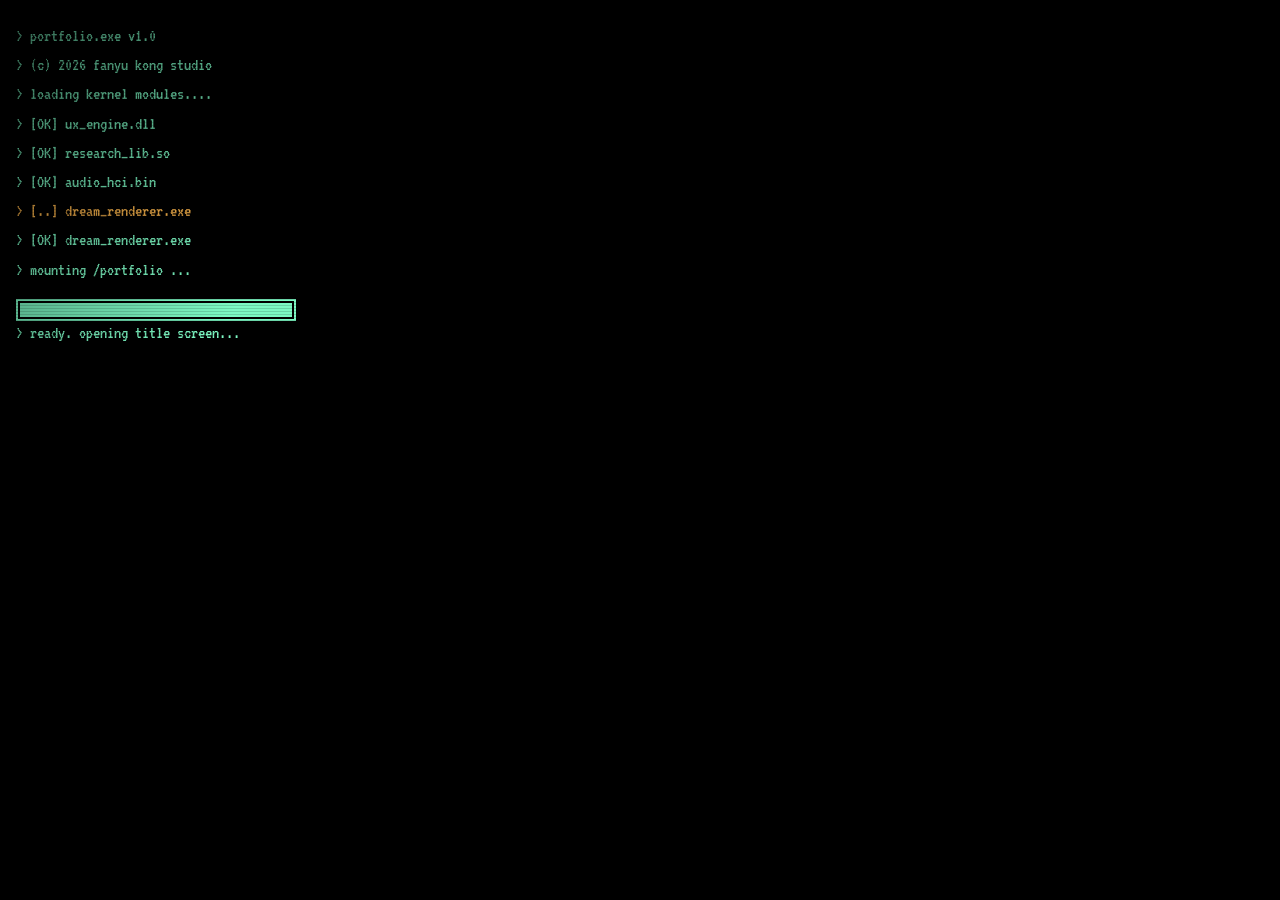
==== commit 0fe98b75: "Update index.html" ====
--- a/index.html
+++ b/index.html
@@ -10,17 +10,30 @@
     <link href="https://fonts.googleapis.com/css2?family=Press+Start+2P&family=DotGothic16&family=VT323&display=swap" rel="stylesheet">
     <style>
         :root{
-            --bg-0:#0a0418;
-            --bg-1:#1a0d3d;
-            --bg-2:#2d1660;
-            --ink:#e8e1ff;
-            --ink-dim:#9b8fcf;
-            --accent:#c084ff;
+            /* Blue hour dusk palette
+               Inspired by: blue-violet evening sky + a thin ember horizon.
+               Boot green is intentionally kept unchanged. */
+            --bg-0:#060814;
+            --bg-1:#111a35;
+            --bg-2:#243b6b;
+
+            --ink:#e7eaff;
+            --ink-dim:#9fa8c9;
+
+            --accent:#9db7ff;
             --accent-2:#7df9c4;
-            --accent-3:#ffb84d;
-            --danger:#ff5577;
-            --frame:#c084ff;
-            --frame-dark:#4a2b8c;
+            --accent-3:#ff7a5c;
+
+            --danger:#ff5f7e;
+
+            --frame:#8ea8f2;
+            --frame-dark:#25386a;
+
+            --ember:#ff6b4a;
+            --horizon:#ffe1a0;
+            --dusk-pink:#c46f9b;
+            --cloud-blue:#2e5793;
+
             --pixel:2px;
         }
 
@@ -41,52 +54,62 @@
         #stage{
             position:fixed;inset:0;
             background:
-                    radial-gradient(ellipse at 50% 30%, #3a1a7a 0%, #1a0d3d 35%, #0a0418 70%, #000 100%);
+                    linear-gradient(to bottom,
+                    #224d8a 0%,
+                    #2a5593 18%,
+                    #334f8c 40%,
+                    #4d528c 58%,
+                    #765a91 70%,
+                    #b96f99 82%,
+                    #e8704a 90%,
+                    #f5c060 95%,
+                    #1a1030 100%
+                    );
             overflow:hidden;
         }
+
         .stars{position:absolute;inset:0;pointer-events:none}
         .stars::before,.stars::after{
             content:'';position:absolute;inset:0;
             background-image:
-                    radial-gradient(1px 1px at 12% 18%, #fff 100%, transparent),
-                    radial-gradient(1px 1px at 27% 62%, #fff 100%, transparent),
-                    radial-gradient(1px 1px at 43% 31%, #d9c8ff 100%, transparent),
-                    radial-gradient(1px 1px at 58% 79%, #fff 100%, transparent),
-                    radial-gradient(1px 1px at 71% 22%, #fff 100%, transparent),
-                    radial-gradient(1px 1px at 84% 55%, #d9c8ff 100%, transparent),
-                    radial-gradient(1px 1px at 91% 88%, #fff 100%, transparent),
-                    radial-gradient(1px 1px at 8% 84%, #fff 100%, transparent),
-                    radial-gradient(1px 1px at 35% 7%, #fff 100%, transparent),
-                    radial-gradient(1px 1px at 65% 48%, #fff 100%, transparent),
-                    radial-gradient(2px 2px at 19% 41%, #c084ff 100%, transparent),
-                    radial-gradient(2px 2px at 77% 73%, #7df9c4 100%, transparent);
+                    radial-gradient(1px 1px at 12% 18%, rgba(231,234,255,.88) 100%, transparent),
+                    radial-gradient(1px 1px at 27% 62%, rgba(231,234,255,.72) 100%, transparent),
+                    radial-gradient(1px 1px at 43% 31%, rgba(180,196,255,.82) 100%, transparent),
+                    radial-gradient(1px 1px at 58% 79%, rgba(255,225,160,.68) 100%, transparent),
+                    radial-gradient(1px 1px at 71% 22%, rgba(231,234,255,.78) 100%, transparent),
+                    radial-gradient(1px 1px at 84% 55%, rgba(190,160,210,.72) 100%, transparent),
+                    radial-gradient(1px 1px at 91% 88%, rgba(255,122,92,.62) 100%, transparent),
+                    radial-gradient(1px 1px at 8% 84%, rgba(255,225,160,.62) 100%, transparent),
+                    radial-gradient(1px 1px at 35% 7%, rgba(231,234,255,.82) 100%, transparent),
+                    radial-gradient(1px 1px at 65% 48%, rgba(180,196,255,.78) 100%, transparent),
+                    radial-gradient(2px 2px at 19% 41%, rgba(157,183,255,.72) 100%, transparent),
+                    radial-gradient(2px 2px at 77% 73%, rgba(255,122,92,.52) 100%, transparent);
             background-size:100% 100%;
-            animation:twinkle 4s steps(8) infinite;
+            animation:twinkle 5s steps(8) infinite;
         }
         .stars::after{
             background-position:50px 30px;
-            animation-duration:6s;
+            animation-duration:7s;
             animation-direction:reverse;
-            opacity:.7;
+            opacity:.58;
         }
         @keyframes twinkle{
-            0%,100%{opacity:1}
-            50%{opacity:.3}
-        }
-
-        /* Falling sparkle */
+            0%,100%{opacity:.9}
+            50%{opacity:.32}
+        }
+
         .sparkle{
             position:absolute;
             width:8px;height:8px;
-            background:#fff;
+            background:#e7eaff;
             clip-path:polygon(50% 0,60% 40%,100% 50%,60% 60%,50% 100%,40% 60%,0 50%,40% 40%);
-            filter:drop-shadow(0 0 4px #c084ff) drop-shadow(0 0 8px #c084ff);
+            filter:drop-shadow(0 0 4px #9db7ff) drop-shadow(0 0 10px rgba(255,122,92,.45));
             animation:float 8s ease-in-out infinite;
             pointer-events:none;
         }
         @keyframes float{
-            0%,100%{transform:translateY(0) rotate(0deg);opacity:.8}
-            50%{transform:translateY(-15px) rotate(180deg);opacity:1}
+            0%,100%{transform:translateY(0) rotate(0deg);opacity:.68}
+            50%{transform:translateY(-15px) rotate(180deg);opacity:.95}
         }
 
         /* ========== CRT SCANLINES ========== */
@@ -94,21 +117,14 @@
             position:fixed;inset:0;
             pointer-events:none;
             z-index:9000;
-            background:
-                    repeating-linear-gradient(
-                            0deg,
-                            rgba(0,0,0,.15) 0px,
-                            rgba(0,0,0,.15) 1px,
-                            transparent 1px,
-                            transparent 3px
-                    );
+            background:repeating-linear-gradient(0deg,rgba(0,0,0,.15) 0px,rgba(0,0,0,.15) 1px,transparent 1px,transparent 3px);
             mix-blend-mode:multiply;
         }
         #vignette{
             position:fixed;inset:0;
             pointer-events:none;
             z-index:9001;
-            background:radial-gradient(ellipse at center, transparent 50%, rgba(0,0,0,.6) 100%);
+            background:radial-gradient(ellipse at center, transparent 50%, rgba(0,0,0,.62) 100%);
         }
 
         /* ========== SCREEN ROOT ========== */
@@ -155,8 +171,7 @@
             animation-delay:1.2s;
         }
         .boot-bar-fill{
-            height:14px;
-            width:0%;
+            height:14px;width:0%;
             background:#7df9c4;
             animation:fillBar 1.8s steps(20) forwards;
             animation-delay:1.3s;
@@ -164,22 +179,16 @@
         @keyframes fillBar{to{width:100%}}
 
         /* ========== TITLE SCREEN ========== */
-        #title{
-            text-align:center;
-        }
+        #title{text-align:center}
         .title-star{
-            font-size:48px;
-            color:#fff;
-            text-shadow:
-                    0 0 8px #fff,
-                    0 0 16px #c084ff,
-                    0 0 24px #c084ff;
+            font-size:48px;color:#fff7df;
+            text-shadow:0 0 8px #fff7df,0 0 18px #9db7ff,0 0 28px rgba(255,122,92,.55);
             margin-bottom:24px;
             animation:starPulse 2s ease-in-out infinite;
         }
         @keyframes starPulse{
             0%,100%{transform:scale(1);filter:brightness(1)}
-            50%{transform:scale(1.15);filter:brightness(1.4)}
+            50%{transform:scale(1.15);filter:brightness(1.28)}
         }
         .title-name{
             font-family:'Press Start 2P',monospace;
@@ -187,9 +196,9 @@
             line-height:1.3;
             color:var(--accent);
             text-shadow:
-                    3px 3px 0 #4a2b8c,
-                    0 0 16px rgba(192,132,255,.6),
-                    0 0 32px rgba(192,132,255,.4);
+                    3px 3px 0 #25386a,
+                    0 0 16px rgba(157,183,255,.65),
+                    0 0 32px rgba(255,122,92,.25);
             margin-bottom:8px;
             letter-spacing:2px;
         }
@@ -201,26 +210,18 @@
             text-shadow:0 0 8px rgba(125,249,196,.5);
             margin-bottom:48px;
         }
-        .title-menu{
-            display:flex;flex-direction:column;
-            gap:12px;
-            margin-top:24px;
-        }
+        .title-menu{display:flex;flex-direction:column;gap:12px;margin-top:24px}
         .menu-item{
             font-family:'Press Start 2P',monospace;
-            font-size:13px;
-            color:var(--ink);
+            font-size:13px;color:var(--ink);
             padding:8px 28px 8px 24px;
             position:relative;
             transition:color .15s;
             letter-spacing:1.5px;
         }
         .menu-item::before{
-            content:'▶';
-            position:absolute;
-            left:4px;
-            opacity:0;
-            color:var(--accent);
+            content:'▶';position:absolute;left:4px;
+            opacity:0;color:var(--accent);
             transition:opacity .1s, transform .1s;
         }
         .menu-item:hover,.menu-item:focus,.menu-item.sel{
@@ -240,17 +241,13 @@
             position:absolute;
             bottom:20px;right:16px;
             font-family:'Press Start 2P',monospace;
-            font-size:9px;
-            color:var(--ink-dim);
-            letter-spacing:1px;
-            opacity:.7;
+            font-size:9px;color:var(--ink-dim);
+            letter-spacing:1px;opacity:.7;
         }
         .press-start{
             font-family:'Press Start 2P',monospace;
-            font-size:11px;
-            color:var(--accent-2);
-            letter-spacing:2px;
-            margin-top:32px;
+            font-size:11px;color:var(--accent-2);
+            letter-spacing:2px;margin-top:32px;
             animation:blink 1s steps(2) infinite;
         }
         @keyframes blink{
@@ -258,83 +255,150 @@
             50%{opacity:0}
         }
 
-        /* ========== GAME SCREEN (visual novel) ========== */
-        #game{
-            justify-content:flex-end;
-            padding:0;
-        }
-
-        /* Location label (top-left) */
+        .title-lang{
+            position:absolute;
+            top:16px;right:16px;
+            z-index:5;
+            display:flex;
+            flex-direction:column;
+            align-items:flex-end;
+            gap:6px;
+        }
+
+        .theme-toggle{
+            display:flex;
+            background:rgba(30,45,100,.62);
+            border:2px solid var(--frame);
+            box-shadow:0 0 0 2px rgba(0,0,0,.5);
+            backdrop-filter:blur(4px);
+        }
+        .theme-toggle button{
+            font-family:'Press Start 2P',monospace;
+            font-size:11px;
+            color:var(--ink-dim);
+            padding:5px 8px;
+            line-height:1;
+            transition:.12s;
+            cursor:pointer;
+        }
+        .theme-toggle button+button{
+            border-left:2px solid var(--frame);
+        }
+        .theme-toggle button.active{
+            background:var(--frame);
+            color:#fff;
+        }
+        .theme-toggle button:hover:not(.active){
+            color:var(--ink);
+        }
+        body.day .theme-toggle{
+            background:rgba(240,232,215,.72);
+            border-color:rgba(122,90,184,.7);
+            box-shadow:0 0 0 2px rgba(0,0,0,.18);
+        }
+        body.day .theme-toggle button+button{
+            border-color:rgba(122,90,184,.5);
+        }
+        body.day .theme-toggle button.active{
+            background:var(--accent);
+            color:#fff;
+        }
+
+        /* ========== GAME SCREEN ========== */
+        #game{justify-content:flex-end;padding:0}
+
         .location-tag{
             position:absolute;
             top:16px;left:16px;
             font-family:'Press Start 2P',monospace;
-            font-size:9px;
-            color:var(--accent-2);
-            background:rgba(10,4,24,.85);
+            font-size:9px;color:var(--accent-2);
+            background:rgba(30,45,100,.62);
             border:2px solid var(--accent-2);
-            padding:6px 10px;
-            letter-spacing:1.5px;
-            box-shadow:0 0 0 2px #000, 4px 4px 0 rgba(125,249,196,.3);
+            padding:6px 10px;letter-spacing:1.5px;
+            box-shadow:0 0 0 2px rgba(0,0,0,.5), 4px 4px 0 rgba(125,249,196,.18);
             z-index:5;
-        }
-
-        /* Top-right HUD: menu + chapter */
+            max-width:calc(100% - 200px);
+            overflow:hidden;
+            white-space:nowrap;
+            text-overflow:ellipsis;
+            backdrop-filter:blur(4px);
+        }
+
         .hud-right{
             position:absolute;
             top:16px;right:16px;
-            display:flex;
-            gap:8px;
+            display:flex;gap:8px;
             z-index:5;
+            align-items:center;
         }
         .hud-btn{
             font-family:'Press Start 2P',monospace;
+            font-size:8px;color:var(--ink);
+            background:rgba(30,45,100,.62);
+            border:2px solid var(--frame);
+            padding:6px 8px;letter-spacing:1px;
+            box-shadow:0 0 0 2px rgba(0,0,0,.5);
+            transition:.15s;
+            backdrop-filter:blur(4px);
+        }
+        .hud-btn:hover,.hud-btn:active{
+            background:rgba(60,80,160,.75);
+            color:#fff;
+            text-shadow:0 0 6px var(--accent);
+        }
+
+        .lang-toggle{
+            display:flex;
+            background:rgba(30,45,100,.62);
+            border:2px solid var(--accent-2);
+            box-shadow:0 0 0 2px rgba(0,0,0,.5);
+            backdrop-filter:blur(4px);
+        }
+        .lang-toggle button{
+            font-family:'Press Start 2P',monospace;
             font-size:8px;
-            color:var(--ink);
-            background:rgba(10,4,24,.85);
-            border:2px solid var(--frame);
+            color:var(--ink-dim);
             padding:6px 8px;
             letter-spacing:1px;
-            box-shadow:0 0 0 2px #000;
-            transition:.15s;
-        }
-        .hud-btn:hover,.hud-btn:active{
-            background:var(--frame-dark);
-            color:#fff;
-            text-shadow:0 0 6px var(--accent);
-        }
-
-        /* Character portrait area (image showcase) */
+            transition:.12s;
+        }
+        .lang-toggle button + button{
+            border-left:2px solid var(--accent-2);
+        }
+        .lang-toggle button.active{
+            background:var(--accent-2);
+            color:#060814;
+            text-shadow:none;
+        }
+        .lang-toggle button:hover:not(.active){
+            color:var(--accent-2);
+            text-shadow:0 0 6px var(--accent-2);
+        }
+
         .stage-display{
-            flex:1;
-            width:100%;
+            flex:1;width:100%;
             max-width:760px;
             margin:60px auto 12px;
             padding:0 16px;
-            display:flex;
-            align-items:center;
-            justify-content:center;
-            position:relative;
-            min-height:0;
+            display:flex;align-items:center;justify-content:center;
+            position:relative;min-height:0;
         }
         .portrait-frame{
-            width:100%;
-            max-width:520px;
+            width:100%;max-width:520px;
             aspect-ratio:16/9;
-            background:#0a0418;
+            background:#060814;
             border:3px solid var(--frame);
             box-shadow:
                     0 0 0 3px #000,
                     6px 6px 0 var(--frame-dark),
-                    0 0 24px rgba(192,132,255,.4);
-            position:relative;
-            overflow:hidden;
+                    0 0 24px rgba(157,183,255,.35),
+                    0 0 36px rgba(255,122,92,.12);
+            position:relative;overflow:hidden;
             image-rendering:pixelated;
         }
         .portrait-frame::before,
         .portrait-frame::after{
-            content:'';
-            position:absolute;
+            content:'';position:absolute;
             width:12px;height:12px;
             border:2px solid var(--accent-2);
             z-index:2;
@@ -343,11 +407,9 @@
         .portrait-frame::after{bottom:4px;right:4px;border-left:none;border-top:none}
         .portrait-img{
             width:100%;height:100%;
-            object-fit:cover;
-            image-rendering:pixelated;
-            filter:contrast(1.05) saturate(1.1);
-            opacity:0;
-            transition:opacity .4s;
+            object-fit:cover;image-rendering:pixelated;
+            filter:contrast(1.06) saturate(1.04) brightness(.96);
+            opacity:0;transition:opacity .4s;
         }
         .portrait-img.show{opacity:1;animation:portraitIn .4s steps(4)}
         @keyframes portraitIn{
@@ -358,77 +420,60 @@
             width:100%;height:100%;
             display:flex;align-items:center;justify-content:center;
             font-family:'Press Start 2P',monospace;
-            font-size:14px;
-            color:var(--accent);
+            font-size:14px;color:var(--accent);
             letter-spacing:3px;
             background:
-                    linear-gradient(45deg, transparent 48%, rgba(192,132,255,.15) 49%, rgba(192,132,255,.15) 51%, transparent 52%),
-                    linear-gradient(-45deg, transparent 48%, rgba(192,132,255,.15) 49%, rgba(192,132,255,.15) 51%, transparent 52%),
-                    #0a0418;
+                    linear-gradient(45deg, transparent 48%, rgba(157,183,255,.14) 49%, rgba(157,183,255,.14) 51%, transparent 52%),
+                    linear-gradient(-45deg, transparent 48%, rgba(255,122,92,.09) 49%, rgba(255,122,92,.09) 51%, transparent 52%),
+                    #060814;
             background-size:20px 20px;
         }
 
-        /* Dialog box at bottom */
-        .dialog-wrap{
-            width:100%;
-            padding:0 12px 16px;
-            max-width:760px;
-            margin:0 auto;
-        }
+        /* Dialog box */
+        .dialog-wrap{width:100%;padding:0 12px 16px;max-width:760px;margin:0 auto}
         .name-tag{
             display:inline-block;
             font-family:'Press Start 2P',monospace;
-            font-size:11px;
-            color:#fff;
-            background:var(--frame-dark);
+            font-size:11px;color:#fff;
+            background:#25386a;
             border:2px solid var(--frame);
             padding:6px 12px;
-            margin-bottom:-2px;
-            margin-left:8px;
-            position:relative;
-            z-index:2;
+            margin-bottom:-2px;margin-left:8px;
+            position:relative;z-index:2;
             letter-spacing:1.5px;
             box-shadow:0 0 0 2px #000;
             text-shadow:1px 1px 0 #000;
         }
         .dialog-box{
-            background:rgba(10,4,24,.95);
+            background:rgba(6,8,20,.94);
             border:3px solid var(--frame);
             box-shadow:
                     0 0 0 3px #000,
-                    0 0 24px rgba(192,132,255,.3);
-            padding:18px 20px;
-            min-height:120px;
+                    0 0 24px rgba(157,183,255,.26),
+                    inset 0 0 18px rgba(255,122,92,.06);
+            padding:18px 20px;min-height:120px;
             position:relative;
             font-family:'DotGothic16',monospace;
-            font-size:17px;
-            line-height:1.6;
-            color:var(--ink);
-            letter-spacing:.5px;
-        }
-        /* Corner decoration on dialog */
+            font-size:17px;line-height:1.6;
+            color:var(--ink);letter-spacing:.5px;
+        }
         .dialog-box::before,
         .dialog-box::after{
-            content:'';
-            position:absolute;
-            width:8px;height:8px;
-            background:var(--accent);
+            content:'';position:absolute;
+            width:8px;height:8px;background:var(--accent);
         }
         .dialog-box::before{top:-3px;left:-3px;box-shadow:0 0 6px var(--accent)}
         .dialog-box::after{bottom:-3px;right:-3px;box-shadow:0 0 6px var(--accent)}
 
-        .dialog-text{
-            min-height:80px;
-        }
-        .dialog-text .keyword{color:var(--accent);text-shadow:0 0 6px var(--accent)}
-        .dialog-text .keyword-2{color:var(--accent-2);text-shadow:0 0 6px var(--accent-2)}
-        .dialog-text .keyword-3{color:var(--accent-3);text-shadow:0 0 6px var(--accent-3)}
+        .dialog-text{min-height:80px}
+        .dialog-text .keyword{color:#9db7ff;text-shadow:0 0 6px rgba(157,183,255,.8)}
+        .dialog-text .keyword-2{color:var(--accent-2);text-shadow:0 0 6px rgba(125,249,196,.55)}
+        .dialog-text .keyword-3{color:#ff7a5c;text-shadow:0 0 6px rgba(255,122,92,.65)}
+        .dialog-text em{font-style:normal;color:#ffb08a;text-decoration:underline;text-decoration-color:rgba(255,122,92,.45)}
 
         .next-arrow{
-            position:absolute;
-            bottom:8px;right:14px;
-            color:var(--accent);
-            font-size:14px;
+            position:absolute;bottom:8px;right:14px;
+            color:var(--accent);font-size:14px;
             opacity:0;
             animation:arrowBounce .8s steps(2) infinite;
         }
@@ -438,17 +483,14 @@
             50%{transform:translateY(3px)}
         }
 
-        /* Choice menu */
+        /* Choices */
         .choices{
             position:absolute;
-            bottom:180px;
-            left:50%;
+            bottom:180px;left:50%;
             transform:translateX(-50%);
             width:calc(100% - 24px);
             max-width:480px;
-            display:none;
-            flex-direction:column;
-            gap:8px;
+            display:none;flex-direction:column;gap:8px;
             z-index:3;
         }
         .choices.show{display:flex;animation:choicesIn .3s ease}
@@ -457,32 +499,25 @@
             to{opacity:1;transform:translateX(-50%)}
         }
         .choice{
-            background:rgba(10,4,24,.95);
+            background:rgba(6,8,20,.95);
             border:2px solid var(--frame);
             box-shadow:0 0 0 2px #000, 3px 3px 0 var(--frame-dark);
             padding:12px 14px 12px 36px;
             font-family:'DotGothic16',monospace;
-            font-size:15px;
-            color:var(--ink);
-            text-align:left;
-            position:relative;
-            letter-spacing:.5px;
+            font-size:15px;color:var(--ink);
+            text-align:left;position:relative;
+            letter-spacing:.5px;transition:.15s;
+        }
+        .choice::before{
+            content:'▶';position:absolute;
+            left:12px;top:50%;transform:translateY(-50%);
+            color:var(--frame-dark);font-size:14px;
             transition:.15s;
         }
-        .choice::before{
-            content:'▶';
-            position:absolute;
-            left:12px;top:50%;
-            transform:translateY(-50%);
-            color:var(--frame-dark);
-            font-size:14px;
-            transition:.15s;
-        }
         .choice:hover,.choice:focus,.choice:active{
-            background:var(--frame-dark);
-            color:#fff;
+            background:var(--frame-dark);color:#fff;
             border-color:var(--accent-2);
-            box-shadow:0 0 0 2px #000, 3px 3px 0 var(--accent-2), 0 0 16px rgba(192,132,255,.5);
+            box-shadow:0 0 0 2px #000, 3px 3px 0 var(--accent-2), 0 0 16px rgba(157,183,255,.48);
             outline:none;
         }
         .choice:hover::before,.choice:focus::before,.choice:active::before{
@@ -490,26 +525,21 @@
             animation:pointerBlink .4s steps(2) infinite;
         }
 
-        /* ========== SAVE POINT / CHAPTER BANNER ========== */
+        /* Chapter banner */
         .chapter-banner{
-            position:absolute;
-            inset:0;
+            position:absolute;inset:0;
             display:none;
-            align-items:center;
-            justify-content:center;
+            align-items:center;justify-content:center;
             flex-direction:column;
-            background:rgba(10,4,24,.7);
+            background:rgba(6,8,20,.70);
             backdrop-filter:blur(2px);
             z-index:50;
         }
         .chapter-banner.show{display:flex;animation:fadeIn .4s}
         .chapter-box{
-            background:#0a0418;
+            background:#060814;
             border:3px solid var(--accent-2);
-            box-shadow:
-                    0 0 0 3px #000,
-                    6px 6px 0 rgba(125,249,196,.4),
-                    0 0 32px rgba(125,249,196,.4);
+            box-shadow:0 0 0 3px #000, 6px 6px 0 rgba(125,249,196,.34), 0 0 32px rgba(125,249,196,.34);
             padding:24px 32px;
             text-align:center;
             animation:chapterIn .5s steps(4);
@@ -520,23 +550,18 @@
         }
         .chapter-label{
             font-family:'Press Start 2P',monospace;
-            font-size:10px;
-            color:var(--accent-2);
-            letter-spacing:3px;
-            margin-bottom:12px;
+            font-size:10px;color:var(--accent-2);
+            letter-spacing:3px;margin-bottom:12px;
         }
         .chapter-title{
             font-family:'Press Start 2P',monospace;
-            font-size:18px;
-            color:#fff;
-            text-shadow:0 0 8px var(--accent);
-            letter-spacing:2px;
-            line-height:1.4;
+            font-size:18px;color:#fff;
+            text-shadow:0 0 8px var(--accent),0 0 14px rgba(255,122,92,.25);
+            letter-spacing:2px;line-height:1.4;
         }
         .save-icon{
             display:inline-block;
-            margin-bottom:12px;
-            font-size:24px;
+            margin-bottom:12px;font-size:24px;
             animation:saveBlink .5s steps(2) infinite;
         }
         @keyframes saveBlink{
@@ -544,50 +569,39 @@
             50%{opacity:.3}
         }
 
-        /* ========== PAUSE MENU ========== */
+        /* Pause menu */
         #pause{
-            position:absolute;
-            inset:0;
+            position:absolute;inset:0;
             display:none;
-            align-items:center;
-            justify-content:center;
+            align-items:center;justify-content:center;
             background:rgba(0,0,0,.85);
             z-index:200;
         }
         #pause.show{display:flex;animation:fadeIn .2s}
         .pause-box{
-            background:#0a0418;
+            background:#060814;
             border:3px solid var(--frame);
             box-shadow:0 0 0 3px #000, 6px 6px 0 var(--frame-dark);
             padding:24px 32px;
-            min-width:240px;
-            text-align:center;
+            min-width:240px;text-align:center;
         }
         .pause-title{
             font-family:'Press Start 2P',monospace;
-            font-size:14px;
-            color:var(--accent);
-            letter-spacing:3px;
-            margin-bottom:20px;
+            font-size:14px;color:var(--accent);
+            letter-spacing:3px;margin-bottom:20px;
             text-shadow:0 0 6px var(--accent);
         }
         .pause-menu{display:flex;flex-direction:column;gap:8px}
         .pause-item{
             font-family:'Press Start 2P',monospace;
-            font-size:11px;
-            color:var(--ink);
-            padding:10px 16px;
-            text-align:left;
-            position:relative;
-            padding-left:32px;
+            font-size:11px;color:var(--ink);
+            padding:10px 16px;text-align:left;
+            position:relative;padding-left:32px;
         }
         .pause-item::before{
-            content:'▶';
-            position:absolute;
-            left:12px;top:50%;
-            transform:translateY(-50%);
-            opacity:0;
-            color:var(--accent);
+            content:'▶';position:absolute;
+            left:12px;top:50%;transform:translateY(-50%);
+            opacity:0;color:var(--accent);
         }
         .pause-item:hover,.pause-item:focus{
             color:var(--accent);
@@ -596,52 +610,39 @@
         }
         .pause-item:hover::before,.pause-item:focus::before{opacity:1}
 
-        /* ========== TRANSITION OVERLAY ========== */
         #transition{
             position:fixed;inset:0;
-            background:#000;
-            z-index:500;
-            opacity:0;
-            pointer-events:none;
+            background:#000;z-index:500;
+            opacity:0;pointer-events:none;
             transition:opacity .4s;
         }
         #transition.show{opacity:1;pointer-events:auto}
 
-        /* ========== ENDING SCREEN ========== */
-        #ending{
-            text-align:center;
-        }
+        /* Ending */
+        #ending{text-align:center}
         .ending-thanks{
             font-family:'Press Start 2P',monospace;
-            font-size:18px;
-            color:var(--accent);
-            letter-spacing:3px;
-            margin-bottom:8px;
-            text-shadow:0 0 10px var(--accent);
+            font-size:18px;color:var(--accent);
+            letter-spacing:3px;margin-bottom:8px;
+            text-shadow:0 0 10px var(--accent),0 0 18px rgba(255,122,92,.22);
         }
         .ending-sub{
             font-family:'DotGothic16',monospace;
-            font-size:18px;
-            color:var(--ink);
-            margin-bottom:32px;
-            line-height:1.6;
+            font-size:18px;color:var(--ink);
+            margin-bottom:32px;line-height:1.6;
             max-width:300px;
         }
         .ending-contact{
             font-family:'Press Start 2P',monospace;
-            font-size:11px;
-            color:var(--accent-2);
-            background:rgba(10,4,24,.9);
+            font-size:11px;color:var(--accent-2);
+            background:rgba(6,8,20,.9);
             border:2px solid var(--accent-2);
-            padding:10px 16px;
-            margin-bottom:16px;
+            padding:10px 16px;margin-bottom:16px;
             text-shadow:0 0 6px var(--accent-2);
             box-shadow:0 0 0 2px #000;
-            letter-spacing:1px;
-            word-break:break-all;
-        }
-
-        /* ========== TINY RESPONSIVE ========== */
+            letter-spacing:1px;word-break:break-all;
+        }
+
         @media (min-height:700px){
             .portrait-frame{max-width:560px}
         }
@@ -649,15 +650,250 @@
             .dialog-box{font-size:15px;padding:14px 16px;min-height:110px}
             .name-tag{font-size:10px}
             .title-name{font-size:32px}
-        }
-
-        /* Subtle screen flicker */
+            .location-tag{max-width:calc(100% - 180px)}
+        }
+
         @keyframes flicker{
             0%,99%{opacity:1}
             99.5%{opacity:.92}
             100%{opacity:1}
         }
         #stage{animation:flicker 6s infinite}
+
+        body.lang-en .dialog-box{letter-spacing:.2px;line-height:1.55}
+        body.lang-en .choice{letter-spacing:.2px}
+
+        /* ========== DAY MODE ========== */
+        body.day{
+            --ink:#1a1428;
+            --ink-dim:#4a3e5c;
+            --accent:#5c3d8f;
+            --accent-2:#2a6b4a;
+            --accent-3:#c44a1a;
+            --frame:#7a5ab8;
+            --frame-dark:#c8b8e8;
+        }
+        body.day #stage{
+            background:
+                    radial-gradient(ellipse at 60% 30%,
+                    rgba(255,240,200,.85) 0%,
+                    rgba(255,200,120,.45) 20%,
+                    transparent 55%
+                    ),
+                    radial-gradient(ellipse at 20% 60%,
+                    rgba(180,210,255,.35) 0%,
+                    transparent 50%
+                    ),
+                    linear-gradient(to bottom,
+                    #5b8fd4 0%,
+                    #7aaee0 12%,
+                    #a8ccf0 30%,
+                    #c8e0f8 48%,
+                    #e0eefc 62%,
+                    #f0e8d0 76%,
+                    #e8d0a8 88%,
+                    #d4b880 96%,
+                    #c8a860 100%
+                    );
+        }
+        body.day .stars{display:none}
+        body.day .sparkle{
+            background:#ffcc44;
+            filter:drop-shadow(0 0 4px #ffaa00) drop-shadow(0 0 10px rgba(255,180,0,.5));
+        }
+        body.day #scanlines{opacity:.3}
+        body.day #vignette{
+            background:radial-gradient(ellipse at center, transparent 50%, rgba(180,140,80,.2) 100%);
+        }
+        body.day .title-star{color:#e8a000;text-shadow:0 0 8px #ffaa00,0 0 18px rgba(255,170,0,.45);}
+        body.day .title-name{
+            color:var(--accent);
+            text-shadow:3px 3px 0 var(--frame-dark),0 0 16px rgba(92,61,143,.4),0 0 32px rgba(92,61,143,.2);
+        }
+        body.day .title-sub{color:var(--accent-2);text-shadow:0 0 8px rgba(42,107,74,.4);}
+        body.day .press-start{color:var(--accent-2);}
+        body.day .menu-item:hover,body.day .menu-item.sel{color:var(--accent);text-shadow:0 0 8px rgba(92,61,143,.5);}
+        body.day .location-tag{
+            background:rgba(255,248,235,.72);
+            border-color:rgba(42,107,74,.7);
+            color:var(--accent-2);
+            backdrop-filter:blur(4px);
+            box-shadow:0 0 0 2px rgba(0,0,0,.12), 4px 4px 0 rgba(42,107,74,.15);
+        }
+        body.day .hud-btn{
+            background:rgba(255,248,235,.72);
+            border-color:rgba(122,90,184,.7);
+            color:var(--ink);
+            backdrop-filter:blur(4px);
+            box-shadow:0 0 0 2px rgba(0,0,0,.12);
+        }
+        body.day .hud-btn:hover{background:rgba(220,208,245,.85);color:#1a1428;}
+        body.day .lang-toggle{
+            background:rgba(255,248,235,.72);
+            border-color:rgba(42,107,74,.7);
+            backdrop-filter:blur(4px);
+            box-shadow:0 0 0 2px rgba(0,0,0,.12);
+        }
+        body.day .lang-toggle button{color:var(--ink-dim);}
+        body.day .lang-toggle button+button{border-color:rgba(42,107,74,.7);}
+        body.day .lang-toggle button.active{background:var(--accent-2);color:#fff;}
+        body.day .portrait-frame{
+            background:rgba(240,232,215,.15);
+            border-color:rgba(122,90,184,.7);
+            box-shadow:0 0 0 3px rgba(0,0,0,.18),6px 6px 0 rgba(200,184,232,.6),0 0 20px rgba(122,90,184,.18);
+        }
+        body.day .name-tag{
+            background:rgba(200,184,232,.85);
+            border-color:rgba(122,90,184,.8);
+            color:#1a1428;
+            text-shadow:none;
+            box-shadow:0 0 0 2px rgba(0,0,0,.2);
+        }
+        body.day .dialog-box{
+            background:rgba(240,232,215,.72);
+            border-color:rgba(122,90,184,.7);
+            color:var(--ink);
+            box-shadow:0 0 0 3px rgba(0,0,0,.2),0 0 20px rgba(122,90,184,.15),inset 0 0 18px rgba(255,255,255,.2);
+            backdrop-filter:blur(4px);
+        }
+        body.day .dialog-text .keyword  {color:var(--accent);  text-shadow:0 0 5px rgba(92,61,143,.35)}
+        body.day .dialog-text .keyword-2{color:var(--accent-2);text-shadow:0 0 5px rgba(42,107,74,.35)}
+        body.day .dialog-text .keyword-3{color:var(--accent-3);text-shadow:0 0 5px rgba(196,74,26,.35)}
+        body.day .dialog-text em{color:var(--accent-3);text-decoration-color:rgba(196,74,26,.4)}
+        body.day .next-arrow{color:var(--accent);}
+        body.day .choice{
+            background:rgba(240,232,215,.68);
+            border-color:rgba(122,90,184,.7);
+            color:var(--ink);
+            box-shadow:0 0 0 2px rgba(0,0,0,.18),3px 3px 0 rgba(200,184,232,.8);
+            backdrop-filter:blur(4px);
+        }
+        body.day .choice:hover,body.day .choice:focus,body.day .choice:active{
+            background:rgba(200,184,232,.82);
+            border-color:rgba(42,107,74,.8);
+            color:#1a1428;
+            box-shadow:0 0 0 2px rgba(0,0,0,.18),3px 3px 0 rgba(42,107,74,.6),0 0 14px rgba(122,90,184,.28);
+        }
+        body.day .chapter-banner{background:rgba(180,160,120,.35);backdrop-filter:blur(2px);}
+        body.day .chapter-box{
+            background:rgba(240,232,215,.78);
+            border-color:var(--accent-2);
+            box-shadow:0 0 0 3px rgba(0,0,0,.2),6px 6px 0 rgba(42,107,74,.3),0 0 28px rgba(42,107,74,.2);
+        }
+        body.day .chapter-label{color:var(--accent-2);}
+        body.day .chapter-title{color:var(--accent);text-shadow:0 0 8px rgba(92,61,143,.4);}
+        body.day #pause{background:rgba(180,160,100,.42);backdrop-filter:blur(2px);}
+        body.day .pause-box{
+            background:rgba(240,232,215,.78);
+            border-color:rgba(122,90,184,.7);
+        }
+        body.day .pause-title{color:var(--accent);text-shadow:0 0 6px rgba(92,61,143,.4);}
+        body.day .pause-item{color:var(--ink);}
+        body.day .pause-item:hover,body.day .pause-item:focus{color:var(--accent);}
+        body.day .pause-item::before{color:var(--accent);}
+        body.day .ending-thanks{color:var(--accent);text-shadow:0 0 10px rgba(92,61,143,.4);}
+        body.day .ending-sub{color:var(--ink);}
+        body.day .ending-contact{
+            color:var(--accent-2);
+            background:rgba(240,232,215,.72);
+            border-color:var(--accent-2);
+            text-shadow:0 0 6px rgba(42,107,74,.4);
+            box-shadow:0 0 0 2px rgba(0,0,0,.18);
+            backdrop-filter:blur(4px);
+        }
+
+        /* ===== BLUE HOUR TRANSPARENT UI OVERRIDE =====
+           Color-only / background-only refinement.
+           Makes dialog and contact CTA feel less black-boxy against the dusk sky. */
+
+        .dialog-box{
+            background:rgba(6,8,20,.58);
+            border-color:rgba(142,168,242,.88);
+            box-shadow:
+                    0 0 0 3px rgba(0,0,0,.78),
+                    0 0 24px rgba(157,183,255,.22),
+                    inset 0 0 22px rgba(255,255,255,.035),
+                    inset 0 -18px 24px rgba(6,8,20,.16);
+            backdrop-filter:blur(3px);
+        }
+
+        .name-tag{
+            background:rgba(37,56,106,.72);
+            border-color:rgba(142,168,242,.9);
+            box-shadow:
+                    0 0 0 2px rgba(0,0,0,.8),
+                    0 0 12px rgba(157,183,255,.18);
+        }
+
+        .choice{
+            background:rgba(6,8,20,.62);
+            border-color:rgba(142,168,242,.88);
+            box-shadow:
+                    0 0 0 2px rgba(0,0,0,.78),
+                    3px 3px 0 rgba(37,56,106,.72),
+                    inset 0 0 14px rgba(255,255,255,.025);
+            backdrop-filter:blur(3px);
+        }
+
+        .choice:hover,
+        .choice:focus,
+        .choice:active{
+            background:rgba(37,56,106,.78);
+            border-color:rgba(125,249,196,.9);
+            box-shadow:
+                    0 0 0 2px rgba(0,0,0,.78),
+                    3px 3px 0 rgba(125,249,196,.72),
+                    0 0 16px rgba(157,183,255,.38);
+        }
+
+        .location-tag,
+        .hud-btn,
+        .lang-toggle{
+            background:rgba(6,8,20,.56);
+            backdrop-filter:blur(3px);
+        }
+
+        .chapter-banner{
+            background:rgba(6,8,20,.42);
+            backdrop-filter:blur(2px);
+        }
+
+        .chapter-box,
+        .pause-box{
+            background:rgba(6,8,20,.68);
+            backdrop-filter:blur(3px);
+        }
+
+        .ending-contact{
+            color:#fff7df;
+            background:rgba(6,8,20,.18);
+            border:2px solid rgba(255,176,138,.86);
+            text-shadow:
+                    0 0 6px rgba(255,176,138,.72),
+                    0 0 14px rgba(255,122,92,.28);
+            box-shadow:
+                    0 0 0 2px rgba(0,0,0,.62),
+                    0 0 18px rgba(255,122,92,.26),
+                    inset 0 0 18px rgba(255,225,160,.06);
+            backdrop-filter:blur(3px);
+        }
+
+        .ending-contact:hover,
+        .ending-contact:focus{
+            color:#fff;
+            background:rgba(255,122,92,.12);
+            border-color:#ffe1a0;
+            text-shadow:
+                    0 0 8px rgba(255,225,160,.8),
+                    0 0 16px rgba(255,122,92,.35);
+            box-shadow:
+                    0 0 0 2px rgba(0,0,0,.68),
+                    0 0 20px rgba(255,122,92,.38),
+                    0 0 28px rgba(157,183,255,.18),
+                    inset 0 0 18px rgba(255,225,160,.08);
+            outline:none;
+        }
+
     </style>
 </head>
 <body>
@@ -670,7 +906,6 @@
     <div class="sparkle" style="top:78%;left:30%;animation-delay:3.8s;width:7px;height:7px"></div>
 </div>
 
-<!-- ========== BOOT SCREEN ========== -->
 <div id="boot" class="screen active">
     <div class="boot-line ok" style="animation-delay:.1s">&gt; portfolio.exe v1.0</div>
     <div class="boot-line" style="animation-delay:.2s">&gt; (c) 2026 fanyu kong studio</div>
@@ -685,27 +920,43 @@
     <div class="boot-line ok" style="animation-delay:3.2s">&gt; ready. opening title screen...</div>
 </div>
 
-<!-- ========== TITLE SCREEN ========== -->
 <div id="title" class="screen">
+    <div class="title-lang">
+        <div class="lang-toggle">
+            <button data-lang="jp">JP</button>
+            <button data-lang="en">EN</button>
+        </div>
+        <div class="theme-toggle">
+            <button data-theme="night" class="active">☾</button>
+            <button data-theme="day">☀</button>
+        </div>
+    </div>
     <div class="title-star">✦</div>
     <h1 class="title-name">FANYU<br>KONG</h1>
     <div class="title-sub">UX DESIGNER · EXE</div>
     <div class="title-menu" role="menu">
-        <button class="menu-item sel" data-action="new" tabindex="0">NEW GAME</button>
-        <button class="menu-item" data-action="load" tabindex="0">LOAD SAVE</button>
-        <button class="menu-item" data-action="about" tabindex="0">ABOUT</button>
-        <button class="menu-item" data-action="contact" tabindex="0">CONTACT</button>
+        <button class="menu-item sel" data-action="new" data-i18n="menu_new" tabindex="0">NEW GAME</button>
+        <button class="menu-item" data-action="load" data-i18n="menu_load" tabindex="0">LOAD SAVE</button>
+        <button class="menu-item" data-action="about" data-i18n="menu_about" tabindex="0">ABOUT</button>
+        <button class="menu-item" data-action="contact" data-i18n="menu_contact" tabindex="0">CONTACT</button>
     </div>
-    <div class="press-start" id="pressStart">▼ TAP TO START ▼</div>
+    <div class="press-start" id="pressStart" data-i18n="press_start">▼ TAP TO START ▼</div>
     <div class="title-ver">ver 1.0 · portfolio.exe</div>
 </div>
 
-<!-- ========== GAME / VISUAL NOVEL ========== -->
 <div id="game" class="screen">
     <div class="location-tag" id="locationTag">★ THE STUDIO</div>
     <div class="hud-right">
-        <button class="hud-btn" id="skipBtn" title="skip">SKIP</button>
-        <button class="hud-btn" id="menuBtn" title="menu">≡ MENU</button>
+        <div class="lang-toggle">
+            <button data-lang="jp">JP</button>
+            <button data-lang="en">EN</button>
+        </div>
+        <div class="theme-toggle">
+            <button data-theme="night" class="active">☾</button>
+            <button data-theme="day">☀</button>
+        </div>
+        <button class="hud-btn" id="skipBtn" data-i18n="skip">SKIP</button>
+        <button class="hud-btn" id="menuBtn" data-i18n="menu_btn">≡ MENU</button>
     </div>
 
     <div class="stage-display">
@@ -725,7 +976,6 @@
         </div>
     </div>
 
-    <!-- Chapter banner -->
     <div class="chapter-banner" id="chapterBanner">
         <div class="chapter-box">
             <div class="save-icon">💾</div>
@@ -734,26 +984,24 @@
         </div>
     </div>
 
-    <!-- Pause menu -->
     <div id="pause">
         <div class="pause-box">
-            <div class="pause-title">— PAUSED —</div>
+            <div class="pause-title" data-i18n="paused">— PAUSED —</div>
             <div class="pause-menu">
-                <button class="pause-item" onclick="VN.resume()">▷ RESUME</button>
-                <button class="pause-item" onclick="VN.goTitle()">▷ TITLE SCREEN</button>
-                <button class="pause-item" onclick="VN.openContact()">▷ CONTACT</button>
+                <button class="pause-item" onclick="VN.resume()" data-i18n="resume">▷ RESUME</button>
+                <button class="pause-item" onclick="VN.goTitle()" data-i18n="title_screen">▷ TITLE SCREEN</button>
+                <button class="pause-item" onclick="VN.openContact()" data-i18n="contact_full">▷ CONTACT</button>
             </div>
         </div>
     </div>
 </div>
 
-<!-- ========== ENDING SCREEN ========== -->
 <div id="ending" class="screen">
     <div class="title-star" style="font-size:36px">✦</div>
-    <div class="ending-thanks">THANK YOU FOR PLAYING</div>
-    <div class="ending-sub">— and for wandering through this little dream of mine.</div>
+    <div class="ending-thanks" data-i18n="thanks">THANK YOU FOR PLAYING</div>
+    <div class="ending-sub" data-i18n="ending_sub">And for wandering through this little dream of mine.</div>
     <button class="ending-contact" onclick="window.location.href='mailto:fanyu-kong@outlook.com'">✉ FANYU-KONG@OUTLOOK.COM</button>
-    <button class="menu-item sel" onclick="VN.goTitle()" style="margin-top:8px">▷ RETURN TO TITLE</button>
+    <button class="menu-item sel" onclick="VN.goTitle()" data-i18n="return_title" style="margin-top:8px">RETURN TO TITLE</button>
     <div class="title-ver">— FIN —</div>
 </div>
 
@@ -762,171 +1010,357 @@
 <div id="vignette"></div>
 
 <script>
-    /* ============================================================
-       VISUAL NOVEL ENGINE
-       ============================================================ */
+    const UI = {
+        jp:{
+            menu_new:     'NEW GAME',
+            menu_load:    'LOAD SAVE',
+            menu_about:   'ABOUT',
+            menu_contact: 'CONTACT',
+            press_start:  '▼ タップでスタート ▼',
+            skip:         'SKIP',
+            menu_btn:     '≡ MENU',
+            paused:       '— PAUSED —',
+            resume:       '▷ RESUME',
+            title_screen: '▷ タイトルへ',
+            contact_full: '▷ CONTACT',
+            thanks:       'THANK YOU FOR PLAYING',
+            ending_sub:   '― この小さな夢に、付き合ってくれてありがとう。',
+            return_title: 'タイトルへ戻る'
+        },
+        en:{
+            menu_new:     'NEW GAME',
+            menu_load:    'LOAD SAVE',
+            menu_about:   'ABOUT',
+            menu_contact: 'CONTACT',
+            press_start:  '▼ TAP TO START ▼',
+            skip:         'SKIP',
+            menu_btn:     '≡ MENU',
+            paused:       '— PAUSED —',
+            resume:       '▷ RESUME',
+            title_screen: '▷ TITLE SCREEN',
+            contact_full: '▷ CONTACT',
+            thanks:       'THANK YOU FOR PLAYING',
+            ending_sub:   'And for wandering through this little dream of mine.',
+            return_title: 'RETURN TO TITLE'
+        }
+    };
 
     const SCRIPT = {
-        /* ===== CHAPTER 1: 開場 ===== */
         ch1_start: {
-            chapter:{ label:'CHAPTER 01', title:'THE STUDIO', location:'★ THE STUDIO' },
-            image:'image/avatar.png',
+            chapter:{
+                label:    { jp:'CHAPTER 01', en:'CHAPTER 01' },
+                title:    { jp:'THE STUDIO', en:'THE STUDIO' },
+                location: { jp:'★ THE STUDIO', en:'★ THE STUDIO' }
+            },
+            image_day:'image/avatar_day.png',
+            image_night:'image/avatar_night.png',
             lines:[
-                { name:'???',     text:'……あ、起きた?' },
-                { name:'???',     text:'いらっしゃい。ここは、私の<span class="keyword">小さなアトリエ</span>。' },
-                { name:'FANYU',   text:'私は <span class="keyword">Fanyu Kong</span>。みんなは <span class="keyword-2">Yura</span> って呼んでくれる。' },
-                { name:'FANYU',   text:'UX/UIデザイナー。元はソフトウェアエンジニア、その後 UXデザインの修士を取った。' },
-                { name:'FANYU',   text:'今は <span class="keyword-3">音・感情・インタラクション</span> が交わる場所を探している。' },
-                { name:'FANYU',   text:'……このゲーム、あなたが <span class="keyword">プレイヤー</span> ね。よろしく。' },
-                { name:'FANYU',   text:'よかったら、私の作ってきた世界を一緒に見に行かない?' },
+                { name:{jp:'???',en:'???'},
+                    text:{jp:'……あ、起きた?',
+                        en:'…Oh, you\'re awake?'} },
+
+                { name:{jp:'???',en:'???'},
+                    text:{jp:'いらっしゃい。ここは、私の<span class="keyword">小さなアトリエ</span>。',
+                        en:'Welcome. This is my <span class="keyword">little studio</span>.'} },
+
+                { name:{jp:'FANYU',en:'FANYU'},
+                    text:{jp:'私は <span class="keyword">Fanyu Kong</span>。みんなは <span class="keyword-2">Yura</span> って呼んでくれる。',
+                        en:'I\'m <span class="keyword">Fanyu Kong</span>. Most people call me <span class="keyword-2">Yura</span>.'} },
+
+                { name:{jp:'FANYU',en:'FANYU'},
+                    text:{jp:'UX/UIデザイナー。元はソフトウェアエンジニア、その後 UXデザインの修士を取った。',
+                        en:'A UX/UI designer. I started in software engineering, then went back for my master\'s in UX design.'} },
+
+                { name:{jp:'FANYU',en:'FANYU'},
+                    text:{jp:'今は <span class="keyword-3">音・感情・インタラクション</span> が交わる場所を探している。',
+                        en:'These days I\'m searching for the place where <span class="keyword-3">sound, emotion, and interaction</span> meet.'} },
+
+                { name:{jp:'FANYU',en:'FANYU'},
+                    text:{jp:'……このゲーム、あなたが <span class="keyword">プレイヤー</span> ね。よろしく。',
+                        en:'…So you\'re the <span class="keyword">player</span> in this little game. Nice to meet you.'} },
+
+                { name:{jp:'FANYU',en:'FANYU'},
+                    text:{jp:'よかったら、私の作ってきた世界を一緒に見に行かない?',
+                        en:'If you\'d like, would you come see the worlds I\'ve made?'} },
+
                 { choices:[
-                        { text:'もちろん、案内して。',         next:'ch2_intro' },
-                        { text:'まずは君のことを教えて。',    next:'about_branch' }
+                        { text:{jp:'もちろん、案内して。',         en:'Of course. Lead the way.'},     next:'ch2_intro' },
+                        { text:{jp:'まずは君のことを教えて。',     en:'First, tell me about you.'},     next:'about_branch' }
                     ]}
             ]
         },
 
-        /* ===== ABOUT branch ===== */
         about_branch: {
-            location:'★ ABOUT · YURA',
-            image:'image/avatar.png',
+            location:{ jp:'★ ABOUT · YURA', en:'★ ABOUT · YURA' },
+            image_day:'image/about_day.png',
+            image_night:'image/about_night.png',
             lines:[
-                { name:'FANYU', text:'私のこと?……少し恥ずかしいけど、いいよ。' },
-                { name:'FANYU', text:'<span class="keyword">e-health</span>、非営利、文化遺産――そういうプロジェクトに関わってきた。' },
-                { name:'FANYU', text:'ただ「動く」だけじゃなくて、<span class="keyword-2">心に響く</span>システムを作りたいと思っている。' },
-                { name:'FANYU', text:'特に好きなのは、<span class="keyword-3">audio UI</span> や <span class="keyword-3">HCI</span>。音にはまだまだ未開拓の表現がある。' },
-                { name:'FANYU', text:'スキル?……えーと、リサーチ、ユーザビリティテスト、IA、プロトタイピング、Unity の Game UI……あと、フロントエンドも書ける。' },
-                { name:'FANYU', text:'<span class="keyword">HTML/CSS, JavaScript, React, Vue</span>――エンジニアと話せるデザイナーでありたいから。' },
-                { name:'FANYU', text:'……さて、もうじゅうぶん自己紹介したかな。本題に入ろうか。' },
+                { name:{jp:'FANYU',en:'FANYU'},
+                    text:{jp:'私のこと?……少し恥ずかしいけど、いいよ。',
+                        en:'About me? …A little embarrassing, but sure.'} },
+
+                { name:{jp:'FANYU',en:'FANYU'},
+                    text:{jp:'<span class="keyword">e-health</span>、非営利、文化遺産――そういうプロジェクトに関わってきた。',
+                        en:'I\'ve worked across <span class="keyword">e-health</span>, non-profit, and cultural heritage projects.'} },
+
+                { name:{jp:'FANYU',en:'FANYU'},
+                    text:{jp:'ただ「動く」だけじゃなくて、<span class="keyword-2">心に響く</span>システムを作りたいと思っている。',
+                        en:'My goal is to build systems that don\'t just <em>work</em>. They should <span class="keyword-2">resonate</span>.'} },
+
+                { name:{jp:'FANYU',en:'FANYU'},
+                    text:{jp:'特に好きなのは、<span class="keyword-3">audio UI</span> や <span class="keyword-3">HCI</span>。音にはまだまだ未開拓の表現がある。',
+                        en:'I\'m drawn especially to <span class="keyword-3">audio UI</span> and <span class="keyword-3">HCI</span>. Sound still hides so much unexplored expression.'} },
+
+                { name:{jp:'FANYU',en:'FANYU'},
+                    text:{jp:'スキル?……えーと、リサーチ、ユーザビリティテスト、IA、プロトタイピング、Unity の Game UI……あと、フロントエンドも書ける。',
+                        en:'Skills? …research, usability testing, IA, prototyping, game UI in Unity… and I write frontend too.'} },
+
+                { name:{jp:'FANYU',en:'FANYU'},
+                    text:{jp:'<span class="keyword">HTML/CSS, JavaScript, React, Vue</span>――エンジニアと話せるデザイナーでありたいから。',
+                        en:'<span class="keyword">HTML/CSS, JavaScript, React, Vue</span>. I want to be a designer who can actually talk to engineers.'} },
+
+                { name:{jp:'FANYU',en:'FANYU'},
+                    text:{jp:'……さて、もうじゅうぶん自己紹介したかな。本題に入ろうか。',
+                        en:'…All right, that\'s probably enough about me. Shall we get to the real thing?'} },
+
                 { goto:'ch2_intro' }
             ]
         },
 
-        /* ===== CHAPTER 2: 作品選択 ===== */
         ch2_intro: {
-            chapter:{ label:'CHAPTER 02', title:'THE GALLERY', location:'★ THE GALLERY' },
-            image:'image/library.png',
+            chapter:{
+                label:    { jp:'CHAPTER 02', en:'CHAPTER 02' },
+                title:    { jp:'THE GALLERY', en:'THE GALLERY' },
+                location: { jp:'★ THE GALLERY', en:'★ THE GALLERY' }
+            },
+            image_day:'image/library_day.png',
+            image_night:'image/library_night.png',
             lines:[
-                { name:'FANYU', text:'ここは作品の<span class="keyword">展示室</span>。3つの扉がある。' },
-                { name:'FANYU', text:'どこから見たい? 順番は自由よ。' },
+                { name:{jp:'FANYU',en:'FANYU'},
+                    text:{jp:'ここは作品の<span class="keyword">展示室</span>。3つの扉がある。',
+                        en:'This is the <span class="keyword">gallery</span>. Three doors are waiting.'} },
+
+                { name:{jp:'FANYU',en:'FANYU'},
+                    text:{jp:'どこから見たい? 順番は自由よ。',
+                        en:'Where would you like to begin? Any order is fine.'} },
+
                 { choices:[
-                        { text:'🏥  e-Hospital  ―  healthcare',          next:'work_ehospital',  flag:'ehospital' },
-                        { text:'📚  Rare-Book Search  ―  heritage',       next:'work_rarebook',   flag:'rarebook' },
-                        { text:'🎮  To-Do RPG  ―  gamified',              next:'work_todorpg',    flag:'todorpg' },
-                        { text:'→  もう十分、エンディングへ',              next:'ending_route' }
+                        { text:{jp:'🏥  e-Hospital  ―  healthcare',     en:'🏥  e-Hospital  ―  healthcare'},     next:'work_ehospital' },
+                        { text:{jp:'📚  Rare-Book Search  ―  heritage', en:'📚  Rare-Book Search  ―  heritage'}, next:'work_rarebook' },
+                        { text:{jp:'🎮  To-Do RPG  ―  gamified',         en:'🎮  To-Do RPG  ―  gamified'},        next:'work_todorpg' },
+                        { text:{jp:'→  もう十分、エンディングへ',         en:'→  I\'ve seen enough. To the ending.'}, next:'ending_route' }
                     ]}
             ]
         },
 
-        /* ===== WORK 1: e-Hospital ===== */
         work_ehospital: {
-            chapter:{ label:'CHAPTER · WORK 01', title:'E-HOSPITAL', location:'★ E-HOSPITAL' },
+            chapter:{
+                label:    { jp:'CHAPTER · WORK 01', en:'CHAPTER · WORK 01' },
+                title:    { jp:'E-HOSPITAL', en:'E-HOSPITAL' },
+                location: { jp:'★ E-HOSPITAL', en:'★ E-HOSPITAL' }
+            },
             image:'image/e-hospital.png',
             lines:[
-                { name:'FANYU', text:'最初の扉。<span class="keyword">e-Hospital</span> ――アクセシブルな医療プラットフォーム。' },
-                { name:'FANYU', text:'高齢者や、デジタルに慣れていない人でも迷わず使えること。それが最初の課題だった。' },
-                { name:'FANYU', text:'リサーチ、IA再設計、フローの単純化……地道な作業の積み重ね。' },
-                { name:'FANYU', text:'結果は ―― <span class="keyword-2">タスク完了率 +27%</span>。数字以上に、現場の声が嬉しかった。' },
-                { name:'FANYU', text:'WCAGに準拠したインクルーシブデザイン。「届く」ことが、医療では何より大事だから。' },
+                { name:{jp:'FANYU',en:'FANYU'},
+                    text:{jp:'最初の扉。<span class="keyword">e-Hospital</span> ――アクセシブルな医療プラットフォーム。',
+                        en:'The first door. <span class="keyword">e-Hospital</span>. An accessible healthcare platform.'} },
+
+                { name:{jp:'FANYU',en:'FANYU'},
+                    text:{jp:'高齢者や、デジタルに慣れていない人でも迷わず使えること。それが最初の課題だった。',
+                        en:'The first challenge: make it usable for the elderly, for anyone unfamiliar with digital tools. No one should feel lost.'} },
+
+                { name:{jp:'FANYU',en:'FANYU'},
+                    text:{jp:'リサーチ、IA再設計、フローの単純化……地道な作業の積み重ね。',
+                        en:'Research, IA redesign, simplified flows… layers of quiet, steady work.'} },
+
+                { name:{jp:'FANYU',en:'FANYU'},
+                    text:{jp:'結果は ―― <span class="keyword-2">タスク完了率 +27%</span>。数字以上に、現場の声が嬉しかった。',
+                        en:'The result: <span class="keyword-2">+27% task completion</span>. But more than the number, it was the voices from the field that made me happy.'} },
+
+                { name:{jp:'FANYU',en:'FANYU'},
+                    text:{jp:'WCAGに準拠したインクルーシブデザイン。「届く」ことが、医療では何より大事だから。',
+                        en:'WCAG-compliant, inclusive design. In healthcare, <em>reaching people</em> matters more than anything else.'} },
+
                 { choices:[
-                        { text:'🔗  実際のサイトを見る',     next:'visit_ehospital' },
-                        { text:'←  ギャラリーに戻る',         next:'ch2_intro' }
+                        { text:{jp:'🔗  実際のサイトを見る', en:'🔗  Visit the live site'},     next:'visit_ehospital' },
+                        { text:{jp:'←  ギャラリーに戻る',     en:'←  Back to the gallery'},     next:'ch2_intro' }
                     ]}
             ]
         },
+
         visit_ehospital: {
             lines:[
-                { name:'FANYU', text:'新しいタブで開くね。<span class="keyword">e-hospital.ca</span>。' },
+                { name:{jp:'FANYU',en:'FANYU'},
+                    text:{jp:'新しいタブで開くね。<span class="keyword">e-hospital.ca</span>。',
+                        en:'Opening it in a new tab. <span class="keyword">e-hospital.ca</span>.'} },
                 { action:'openUrl', url:'https://www.e-hospital.ca' },
-                { name:'FANYU', text:'戻ってきたら、次の扉も開けられるよ。' },
+                { name:{jp:'FANYU',en:'FANYU'},
+                    text:{jp:'戻ってきたら、次の扉も開けられるよ。',
+                        en:'When you come back, the next door will still be waiting.'} },
                 { goto:'ch2_intro' }
             ]
         },
 
-        /* ===== WORK 2: Rare-Book Search ===== */
         work_rarebook: {
-            chapter:{ label:'CHAPTER · WORK 02', title:'RARE-BOOK SEARCH', location:'★ THE ARCHIVE' },
+            chapter:{
+                label:    { jp:'CHAPTER · WORK 02', en:'CHAPTER · WORK 02' },
+                title:    { jp:'RARE-BOOK SEARCH', en:'RARE-BOOK SEARCH' },
+                location: { jp:'★ THE ARCHIVE', en:'★ THE ARCHIVE' }
+            },
             image:'image/rare_book.png',
             lines:[
-                { name:'FANYU', text:'次の扉。<span class="keyword">Rare-Book Search</span> ――デジタル人文学のプラットフォーム。' },
-                { name:'FANYU', text:'<span class="keyword-2">485機関</span>、<span class="keyword-2">13,026冊</span>の貴重書を、一つの検索体験にまとめた。' },
-                { name:'FANYU', text:'研究者にとって「探せること」は「研究できること」と同義。検索体験そのものが、学問の入り口になる。' },
-                { name:'FANYU', text:'文字の組み方、ファセット、引用フォーマット……細部に学術の作法を編み込んだ。' },
-                { name:'FANYU', text:'歴史を扱うUIには、独特の落ち着きが必要。派手じゃなくて、信頼できる静けさ。' },
+                { name:{jp:'FANYU',en:'FANYU'},
+                    text:{jp:'次の扉。<span class="keyword">Rare-Book Search</span> ――デジタル人文学のプラットフォーム。',
+                        en:'The next door. <span class="keyword">Rare-Book Search</span>. A platform for digital humanities.'} },
+
+                { name:{jp:'FANYU',en:'FANYU'},
+                    text:{jp:'<span class="keyword-2">485機関</span>、<span class="keyword-2">13,026冊</span>の貴重書を、一つの検索体験にまとめた。',
+                        en:'<span class="keyword-2">485 institutions</span>. <span class="keyword-2">13,026 rare volumes</span>. All gathered into a single search experience.'} },
+
+                { name:{jp:'FANYU',en:'FANYU'},
+                    text:{jp:'研究者にとって「探せること」は「研究できること」と同義。検索体験そのものが、学問の入り口になる。',
+                        en:'For a researcher, "being able to search" <em>is</em> "being able to study." The search experience itself becomes the doorway to scholarship.'} },
+
+                { name:{jp:'FANYU',en:'FANYU'},
+                    text:{jp:'文字の組み方、ファセット、引用フォーマット……細部に学術の作法を編み込んだ。',
+                        en:'Typesetting, facets, citation formats… scholarly conventions woven into every detail.'} },
+
+                { name:{jp:'FANYU',en:'FANYU'},
+                    text:{jp:'歴史を扱うUIには、独特の落ち着きが必要。派手じゃなくて、信頼できる静けさ。',
+                        en:'A UI that handles history needs a particular kind of calm. Not flashy. A quietness you can trust.'} },
+
                 { choices:[
-                        { text:'🔗  実際のサイトを見る',     next:'visit_rarebook' },
-                        { text:'←  ギャラリーに戻る',         next:'ch2_intro' }
+                        { text:{jp:'🔗  実際のサイトを見る', en:'🔗  Visit the live site'},     next:'visit_rarebook' },
+                        { text:{jp:'←  ギャラリーに戻る',     en:'←  Back to the gallery'},     next:'ch2_intro' }
                     ]}
             ]
         },
+
         visit_rarebook: {
             lines:[
-                { name:'FANYU', text:'リンクは <span class="keyword">rarebib.pkudh.org</span>。' },
+                { name:{jp:'FANYU',en:'FANYU'},
+                    text:{jp:'リンクは <span class="keyword">rarebib.pkudh.org</span>。',
+                        en:'The link: <span class="keyword">rarebib.pkudh.org</span>.'} },
                 { action:'openUrl', url:'https://rarebib.pkudh.org' },
-                { name:'FANYU', text:'……古い本の匂い、画面越しでも届くといいな。' },
+                { name:{jp:'FANYU',en:'FANYU'},
+                    text:{jp:'……古い本の匂い、画面越しでも届くといいな。',
+                        en:'…I hope the scent of old books reaches you, even through the screen.'} },
                 { goto:'ch2_intro' }
             ]
         },
 
-        /* ===== WORK 3: To-Do RPG ===== */
         work_todorpg: {
-            chapter:{ label:'CHAPTER · WORK 03', title:'TO-DO RPG', location:'★ THE DUNGEON' },
+            chapter:{
+                label:    { jp:'CHAPTER · WORK 03', en:'CHAPTER · WORK 03' },
+                title:    { jp:'TO-DO RPG', en:'TO-DO RPG' },
+                location: { jp:'★ THE DUNGEON', en:'★ THE DUNGEON' }
+            },
             image:'image/to-do_rpg.png',
             lines:[
-                { name:'FANYU', text:'三つ目の扉。<span class="keyword">To-Do RPG</span> ――日々のタスクをRPGに変えるプロトタイプ。' },
-                { name:'FANYU', text:'掃除がスライム退治。レポート提出はボス戦。……現実、ちょっと耐えやすくならない?' },
-                { name:'FANYU', text:'Unityで Game UI を組んで、達成感のフィードバックを丁寧に設計した。' },
-                { name:'FANYU', text:'<span class="keyword-3">ゲーミフィケーション</span>は、ご褒美をぶら下げることじゃない。' },
-                { name:'FANYU', text:'「自分の人生の主人公になる感覚」――それを取り戻すための道具なんだと思う。' },
-                { name:'FANYU', text:'……このポートフォリオ自体、その続きみたいなものかもね。' },
+                { name:{jp:'FANYU',en:'FANYU'},
+                    text:{jp:'三つ目の扉。<span class="keyword">To-Do RPG</span> ――日々のタスクをRPGに変えるプロトタイプ。',
+                        en:'The third door. <span class="keyword">To-Do RPG</span>. A prototype that turns daily tasks into an RPG.'} },
+
+                { name:{jp:'FANYU',en:'FANYU'},
+                    text:{jp:'掃除がスライム退治。レポート提出はボス戦。……現実、ちょっと耐えやすくならない?',
+                        en:'Cleaning becomes slime-slaying. Submitting a report becomes a boss fight. …Doesn\'t reality get a little more bearable?'} },
+
+                { name:{jp:'FANYU',en:'FANYU'},
+                    text:{jp:'Unityで Game UI を組んで、達成感のフィードバックを丁寧に設計した。',
+                        en:'I built the game UI in Unity, designing the feedback for that feeling of accomplishment with care.'} },
+
+                { name:{jp:'FANYU',en:'FANYU'},
+                    text:{jp:'<span class="keyword-3">ゲーミフィケーション</span>は、ご褒美をぶら下げることじゃない。',
+                        en:'<span class="keyword-3">Gamification</span> isn\'t just dangling rewards in front of people.'} },
+
+                { name:{jp:'FANYU',en:'FANYU'},
+                    text:{jp:'「自分の人生の主人公になる感覚」――それを取り戻すための道具なんだと思う。',
+                        en:'It\'s a tool for reclaiming the feeling of being the protagonist of your own life.'} },
+
+                { name:{jp:'FANYU',en:'FANYU'},
+                    text:{jp:'……このポートフォリオ自体、その続きみたいなものかもね。',
+                        en:'…This portfolio itself might be a kind of sequel to that idea.'} },
+
                 { choices:[
-                        { text:'←  ギャラリーに戻る',         next:'ch2_intro' }
+                        { text:{jp:'←  ギャラリーに戻る', en:'←  Back to the gallery'}, next:'ch2_intro' }
                     ]}
             ]
         },
 
-        /* ===== ENDING ===== */
         ending_route: {
-            chapter:{ label:'FINAL CHAPTER', title:'STAY IN TOUCH', location:'★ THE END' },
-            image:'image/contact.png',
+            chapter:{
+                label:    { jp:'FINAL CHAPTER', en:'FINAL CHAPTER' },
+                title:    { jp:'STAY IN TOUCH', en:'STAY IN TOUCH' },
+                location: { jp:'★ THE END', en:'★ THE END' }
+            },
+            image_day:'image/contact_day.png',
+            image_night:'image/contact_night.png',
             lines:[
-                { name:'FANYU', text:'ここまで付き合ってくれてありがとう。' },
-                { name:'FANYU', text:'デザインって、最終的には<span class="keyword">人と人の間にあるもの</span>だと思う。' },
-                { name:'FANYU', text:'もし話してみたいプロジェクトがあったり、ただ感想を伝えたいだけでも――' },
-                { name:'FANYU', text:'いつでもメールしてね。' },
-                { name:'FANYU', text:'<span class="keyword-2">fanyu-kong@outlook.com</span>' },
-                { name:'FANYU', text:'またどこかの画面の向こうで会えますように。✦' },
+                { name:{jp:'FANYU',en:'FANYU'},
+                    text:{jp:'ここまで付き合ってくれてありがとう。',
+                        en:'Thank you for staying with me all the way here.'} },
+
+                { name:{jp:'FANYU',en:'FANYU'},
+                    text:{jp:'デザインって、最終的には<span class="keyword">人と人の間にあるもの</span>だと思う。',
+                        en:'In the end, I think design is <span class="keyword">something that lives between people</span>.'} },
+
+                { name:{jp:'FANYU',en:'FANYU'},
+                    text:{jp:'もし話してみたいプロジェクトがあったり、ただ感想を伝えたいだけでも――',
+                        en:'If you\'ve got a project you\'d like to talk about, or just want to share a thought,'} },
+
+                { name:{jp:'FANYU',en:'FANYU'},
+                    text:{jp:'いつでもメールしてね。',
+                        en:'feel free to email me anytime.'} },
+
+                { name:{jp:'FANYU',en:'FANYU'},
+                    text:{jp:'<span class="keyword-2">fanyu-kong@outlook.com</span>',
+                        en:'<span class="keyword-2">fanyu-kong@outlook.com</span>'} },
+
+                { name:{jp:'FANYU',en:'FANYU'},
+                    text:{jp:'またどこかの画面の向こうで会えますように。✦',
+                        en:'May we meet again, somewhere on the other side of a screen. ✦'} },
+
                 { action:'endScreen' }
             ]
         }
     };
 
-    /* ============================================================
-       ENGINE STATE
-       ============================================================ */
     const VN = {
         current:null,
         index:0,
         typing:false,
         typeTimer:null,
-        fullText:'',
+        fullHTML:'',
+        currentLine:null,
         speed:28,
         save:null,
         visited:{},
+        lang:'jp',
+        theme:'night',
 
         init(){
-            // Restore save flag
+            try{
+                const savedLang = sessionStorage.getItem('vn_lang');
+                if(savedLang === 'jp' || savedLang === 'en') this.lang = savedLang;
+            }catch(e){}
+
+            try{
+                const savedTheme = sessionStorage.getItem('vn_theme');
+                if(savedTheme === 'day' || savedTheme === 'night') this.theme = savedTheme;
+            }catch(e){}
+
             try{
                 const s = sessionStorage.getItem('vn_save');
                 if(s) this.save = JSON.parse(s);
             }catch(e){}
 
-            // Boot → title
+            this.applyLang();
+            this.applyTheme();
+
             setTimeout(()=>this.showTitle(), 3600);
 
-            // Wire up title menu
-            document.querySelectorAll('.menu-item').forEach(btn=>{
-                btn.addEventListener('click', e=>{
+            document.querySelectorAll('.menu-item[data-action]').forEach(btn=>{
+                btn.addEventListener('click', ()=>{
                     const a = btn.dataset.action;
                     if(a==='new') this.startGame('ch1_start');
                     else if(a==='load') this.loadSave();
@@ -935,14 +1369,24 @@
                 });
             });
 
-            // Tap to start (only on title)
             document.getElementById('pressStart').addEventListener('click', ()=> this.startGame('ch1_start'));
-
-            // HUD
             document.getElementById('menuBtn').addEventListener('click', ()=> this.pause());
             document.getElementById('skipBtn').addEventListener('click', ()=> this.skipLine());
 
-            // Keyboard
+            document.querySelectorAll('.lang-toggle button').forEach(btn=>{
+                btn.addEventListener('click', e=>{
+                    e.stopPropagation();
+                    this.setLang(btn.dataset.lang);
+                });
+            });
+
+            document.querySelectorAll('.theme-toggle button').forEach(btn=>{
+                btn.addEventListener('click', e=>{
+                    e.stopPropagation();
+                    this.setTheme(btn.dataset.theme);
+                });
+            });
+
             document.addEventListener('keydown', e=>{
                 if(document.getElementById('game').classList.contains('active')){
                     if(e.key==='Enter'||e.key===' '||e.key==='ArrowRight'){ e.preventDefault(); this.advance(); }
@@ -953,6 +1397,102 @@
             });
         },
 
+        setTheme(theme){
+            if(theme !== 'day' && theme !== 'night') return;
+            if(this.theme === theme) return;
+            this.theme = theme;
+            try{ sessionStorage.setItem('vn_theme', theme); }catch(e){}
+            this.applyTheme();
+        },
+
+        applyTheme(){
+            document.body.classList.toggle('day', this.theme === 'day');
+            document.querySelectorAll('.theme-toggle button').forEach(b=>{
+                b.classList.toggle('active', b.dataset.theme === this.theme);
+            });
+            // refresh portrait if current scene has themed images
+            if(this.current){
+                const scene = SCRIPT[this.current];
+                if(scene && (scene.image_day || scene.image_night)){
+                    const img = document.getElementById('portrait');
+                    const ph  = document.getElementById('portraitPh');
+                    const src = this.getSceneImage(scene);
+                    if(src){
+                        img.src = src;
+                        img.classList.add('show');
+                        ph.style.display = 'none';
+                        img.onerror = ()=>{ img.classList.remove('show'); ph.style.display='flex'; };
+                    }
+                }
+            }
+        },
+
+        setLang(lang){
+            if(lang !== 'jp' && lang !== 'en') return;
+            if(this.lang === lang) return;
+            this.lang = lang;
+            try{ sessionStorage.setItem('vn_lang', lang); }catch(e){}
+            this.applyLang();
+
+            if(document.getElementById('game').classList.contains('active')){
+                this.rerenderCurrent();
+            }
+        },
+
+        applyLang(){
+            document.body.classList.remove('lang-jp','lang-en');
+            document.body.classList.add('lang-'+this.lang);
+            document.documentElement.setAttribute('lang', this.lang === 'jp' ? 'ja' : 'en');
+
+            document.querySelectorAll('.lang-toggle button').forEach(b=>{
+                b.classList.toggle('active', b.dataset.lang === this.lang);
+            });
+
+            const dict = UI[this.lang];
+            document.querySelectorAll('[data-i18n]').forEach(el=>{
+                const key = el.getAttribute('data-i18n');
+                if(dict[key] !== undefined) el.textContent = dict[key];
+            });
+        },
+
+        L(val){
+            if(val == null) return '';
+            if(typeof val === 'string') return val;
+            return val[this.lang] || val.jp || val.en || '';
+        },
+
+        rerenderCurrent(){
+            const choicesEl = document.getElementById('choices');
+            const scene = SCRIPT[this.current];
+            if(!scene) return;
+
+            if(scene.location){
+                document.getElementById('locationTag').innerHTML = this.L(scene.location);
+            } else if(scene.chapter && scene.chapter.location){
+                document.getElementById('locationTag').innerHTML = this.L(scene.chapter.location);
+            }
+
+            if(choicesEl.classList.contains('show')){
+                const line = scene.lines && scene.lines[this.index];
+                if(line && line.choices){
+                    this.renderChoices(line.choices);
+                }
+                return;
+            }
+
+            if(this.currentLine && this.currentLine.text !== undefined){
+                document.getElementById('nameTag').textContent = this.L(this.currentLine.name) || 'FANYU';
+                const html = this.L(this.currentLine.text);
+                this.fullHTML = html;
+                if(this.typing){
+                    clearTimeout(this.typeTimer);
+                    this.typeText(html);
+                } else {
+                    document.getElementById('dialogText').innerHTML = html;
+                }
+            }
+        },
+
         showScreen(id){
             document.querySelectorAll('.screen').forEach(s=>s.classList.remove('active'));
             document.getElementById(id).classList.add('active');
@@ -978,6 +1518,15 @@
                 this.showScreen('game');
                 this.loadScene(sceneKey);
             });
+        },
+
+        getSceneImage(scene){
+            if(scene.image_day || scene.image_night){
+                return this.theme === 'day'
+                    ? (scene.image_day || scene.image_night)
+                    : (scene.image_night || scene.image_day);
+            }
+            return scene.image || null;
         },
 
         loadScene(key){
@@ -988,27 +1537,33 @@
             this.visited[key] = true;
             this.saveState();
 
-            // Update location
             if(scene.location){
-                document.getElementById('locationTag').innerHTML = scene.location;
+                document.getElementById('locationTag').innerHTML = this.L(scene.location);
+            } else if(scene.chapter && scene.chapter.location){
+                document.getElementById('locationTag').innerHTML = this.L(scene.chapter.location);
             }
 
-            // Update portrait/image
             const img = document.getElementById('portrait');
             const ph = document.getElementById('portraitPh');
-            if(scene.image){
-                img.src = scene.image;
+            const src = this.getSceneImage(scene);
+            if(src){
+                img.src = src;
                 img.classList.add('show');
                 ph.style.display='none';
-                img.onerror = ()=>{ img.classList.remove('show'); ph.style.display='flex'; ph.textContent = '✦ ' + (scene.chapter?scene.chapter.title:'DREAMING') + ' ✦'; };
+                img.onerror = ()=>{
+                    img.classList.remove('show');
+                    ph.style.display='flex';
+                    const fb = scene.chapter ? this.L(scene.chapter.title) : 'DREAMING';
+                    ph.textContent = '✦ ' + fb + ' ✦';
+                };
             } else {
                 img.classList.remove('show');
                 img.removeAttribute('src');
                 ph.style.display='flex';
-                ph.textContent = '✦ ' + (scene.chapter?scene.chapter.title:'DREAMING') + ' ✦';
+                const fb = scene.chapter ? this.L(scene.chapter.title) : 'DREAMING';
+                ph.textContent = '✦ ' + fb + ' ✦';
             }
 
-            // Chapter banner?
             if(scene.chapter){
                 this.showChapter(scene.chapter, ()=> this.runLine());
             } else {
@@ -1018,8 +1573,8 @@
 
         showChapter(ch, cb){
             const banner = document.getElementById('chapterBanner');
-            document.getElementById('chapterLabel').textContent = ch.label;
-            document.getElementById('chapterTitle').textContent = ch.title;
+            document.getElementById('chapterLabel').textContent = this.L(ch.label);
+            document.getElementById('chapterTitle').textContent = this.L(ch.title);
             banner.classList.add('show');
             setTimeout(()=>{
                 banner.classList.remove('show');
@@ -1031,19 +1586,16 @@
             const scene = SCRIPT[this.current];
             if(!scene) return;
             const line = scene.lines[this.index];
-            if(!line){ return; }
-
-            // Hide previous choices
+            if(!line) return;
+
             document.getElementById('choices').classList.remove('show');
             document.getElementById('nextArrow').classList.remove('show');
 
-            // goto
             if(line.goto){
                 this.loadScene(line.goto);
                 return;
             }
 
-            // action
             if(line.action){
                 if(line.action==='openUrl'){
                     window.open(line.url, '_blank', 'noopener');
@@ -1057,24 +1609,23 @@
                 }
             }
 
-            // choices
             if(line.choices){
+                this.currentLine = line;
                 this.renderChoices(line.choices);
                 return;
             }
 
-            // dialogue
-            document.getElementById('nameTag').textContent = line.name || 'FANYU';
-            this.typeText(line.text);
+            this.currentLine = line;
+            document.getElementById('nameTag').textContent = this.L(line.name) || 'FANYU';
+            this.typeText(this.L(line.text));
         },
 
         typeText(html){
             const target = document.getElementById('dialogText');
             target.innerHTML = '';
-            this.fullText = html;
+            this.fullHTML = html;
             this.typing = true;
 
-            // Parse out tags so we type plain chars but render html progressively
             const tmp = document.createElement('div');
             tmp.innerHTML = html;
             const plain = tmp.textContent;
@@ -1087,8 +1638,6 @@
                     document.getElementById('nextArrow').classList.add('show');
                     return;
                 }
-                // Show partial: take substring and re-render with tags if simple
-                // Simpler: just type plain, then swap to rich at end
                 target.textContent = plain.slice(0, i+1);
                 i++;
                 this.typeTimer = setTimeout(step, this.speed);
@@ -1099,7 +1648,7 @@
         skipLine(){
             if(this.typing){
                 clearTimeout(this.typeTimer);
-                document.getElementById('dialogText').innerHTML = this.fullText;
+                document.getElementById('dialogText').innerHTML = this.fullHTML;
                 this.typing = false;
                 document.getElementById('nextArrow').classList.add('show');
             } else {
@@ -1117,7 +1666,7 @@
             this.index++;
             const scene = SCRIPT[this.current];
             if(this.index >= scene.lines.length){
-                return; // wait
+                return;
             }
             this.runLine();
         },
@@ -1128,7 +1677,7 @@
             choices.forEach(c=>{
                 const btn = document.createElement('button');
                 btn.className = 'choice';
-                btn.textContent = c.text;
+                btn.textContent = this.L(c.text);
                 btn.addEventListener('click', ()=>{
                     box.classList.remove('show');
                     this.loadScene(c.next);
@@ -1138,16 +1687,9 @@
             box.classList.add('show');
         },
 
-        pause(){
-            document.getElementById('pause').classList.add('show');
-        },
-        resume(){
-            document.getElementById('pause').classList.remove('show');
-        },
-
-        openContact(){
-            window.location.href = 'mailto:fanyu-kong@outlook.com';
-        },
+        pause(){ document.getElementById('pause').classList.add('show'); },
+        resume(){ document.getElementById('pause').classList.remove('show'); },
+        openContact(){ window.location.href = 'mailto:fanyu-kong@outlook.com'; },
 
         saveState(){
             try{
@@ -1159,7 +1701,6 @@
 
         loadSave(){
             if(!this.save){
-                // No save — just start
                 this.startGame('ch1_start');
                 return;
             }
@@ -1172,5 +1713,6 @@
 
     window.addEventListener('DOMContentLoaded', ()=> VN.init());
 </script>
+
 </body>
 </html>
